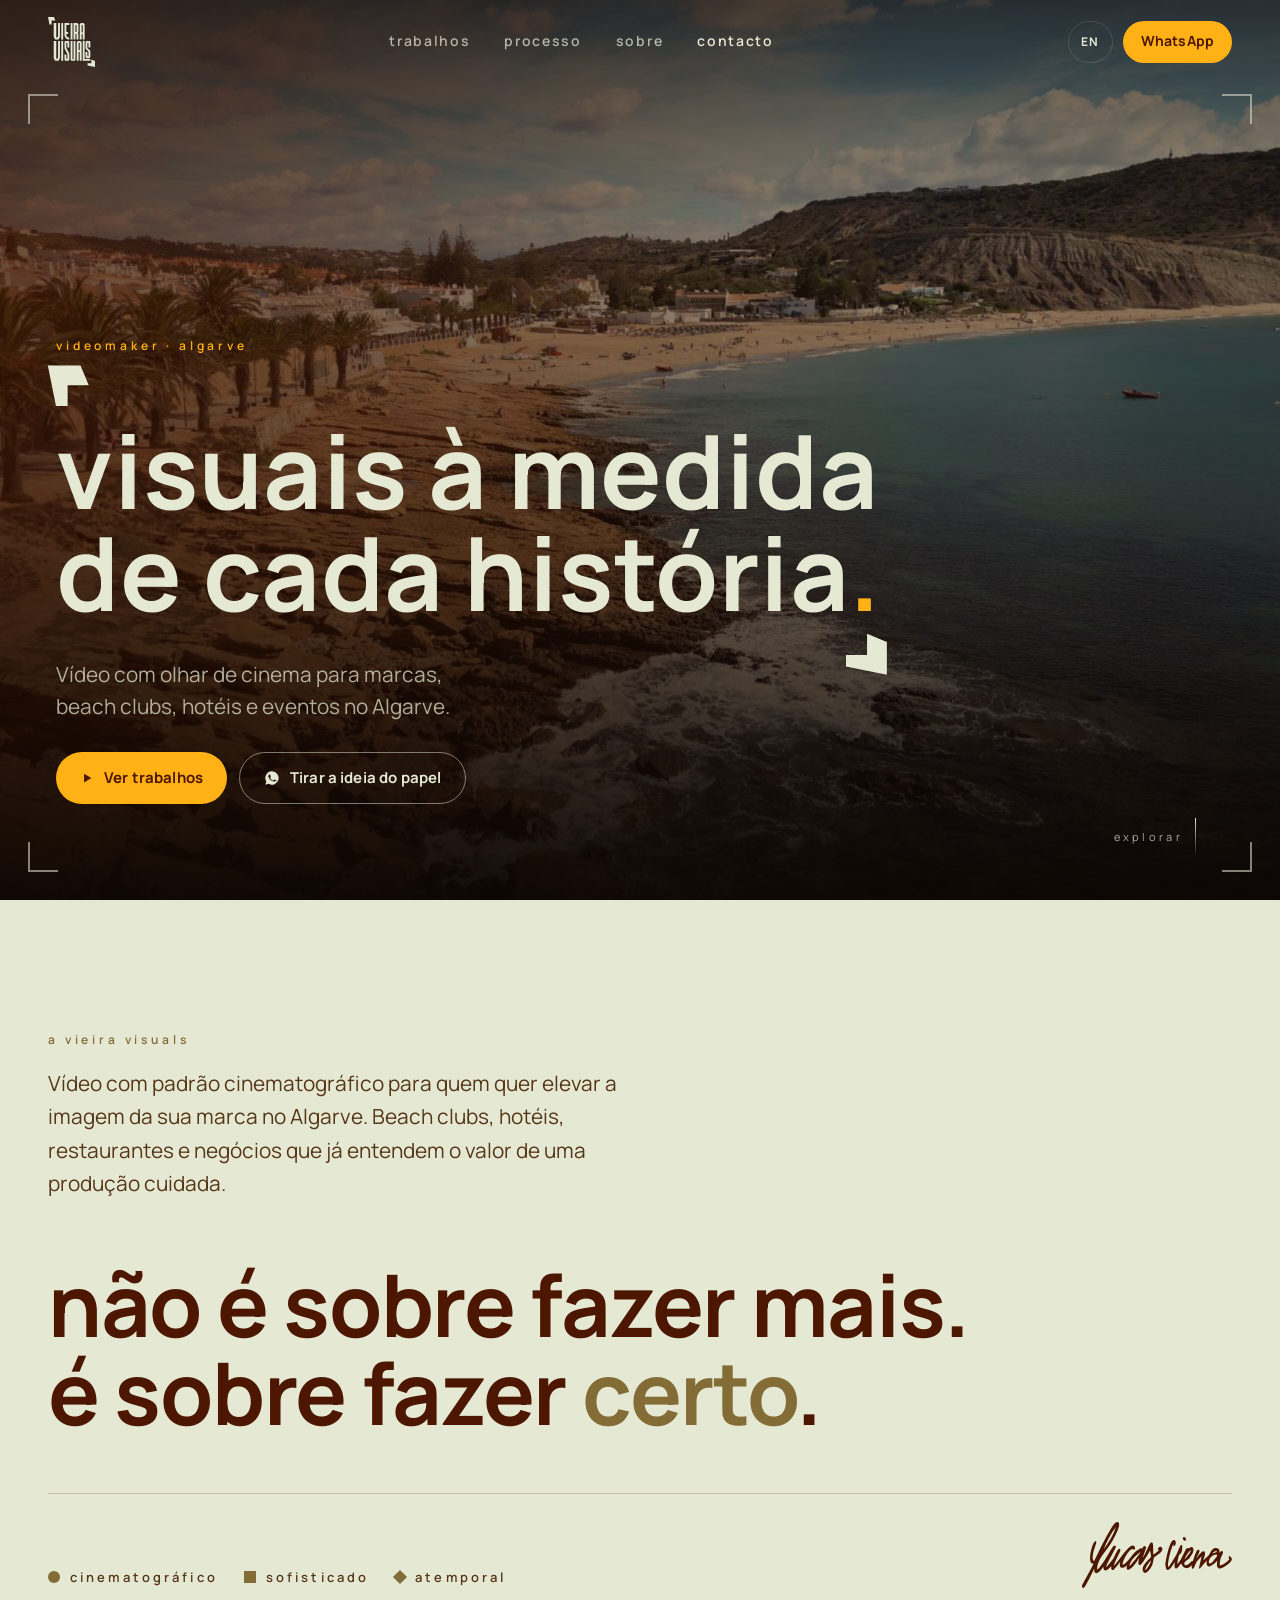
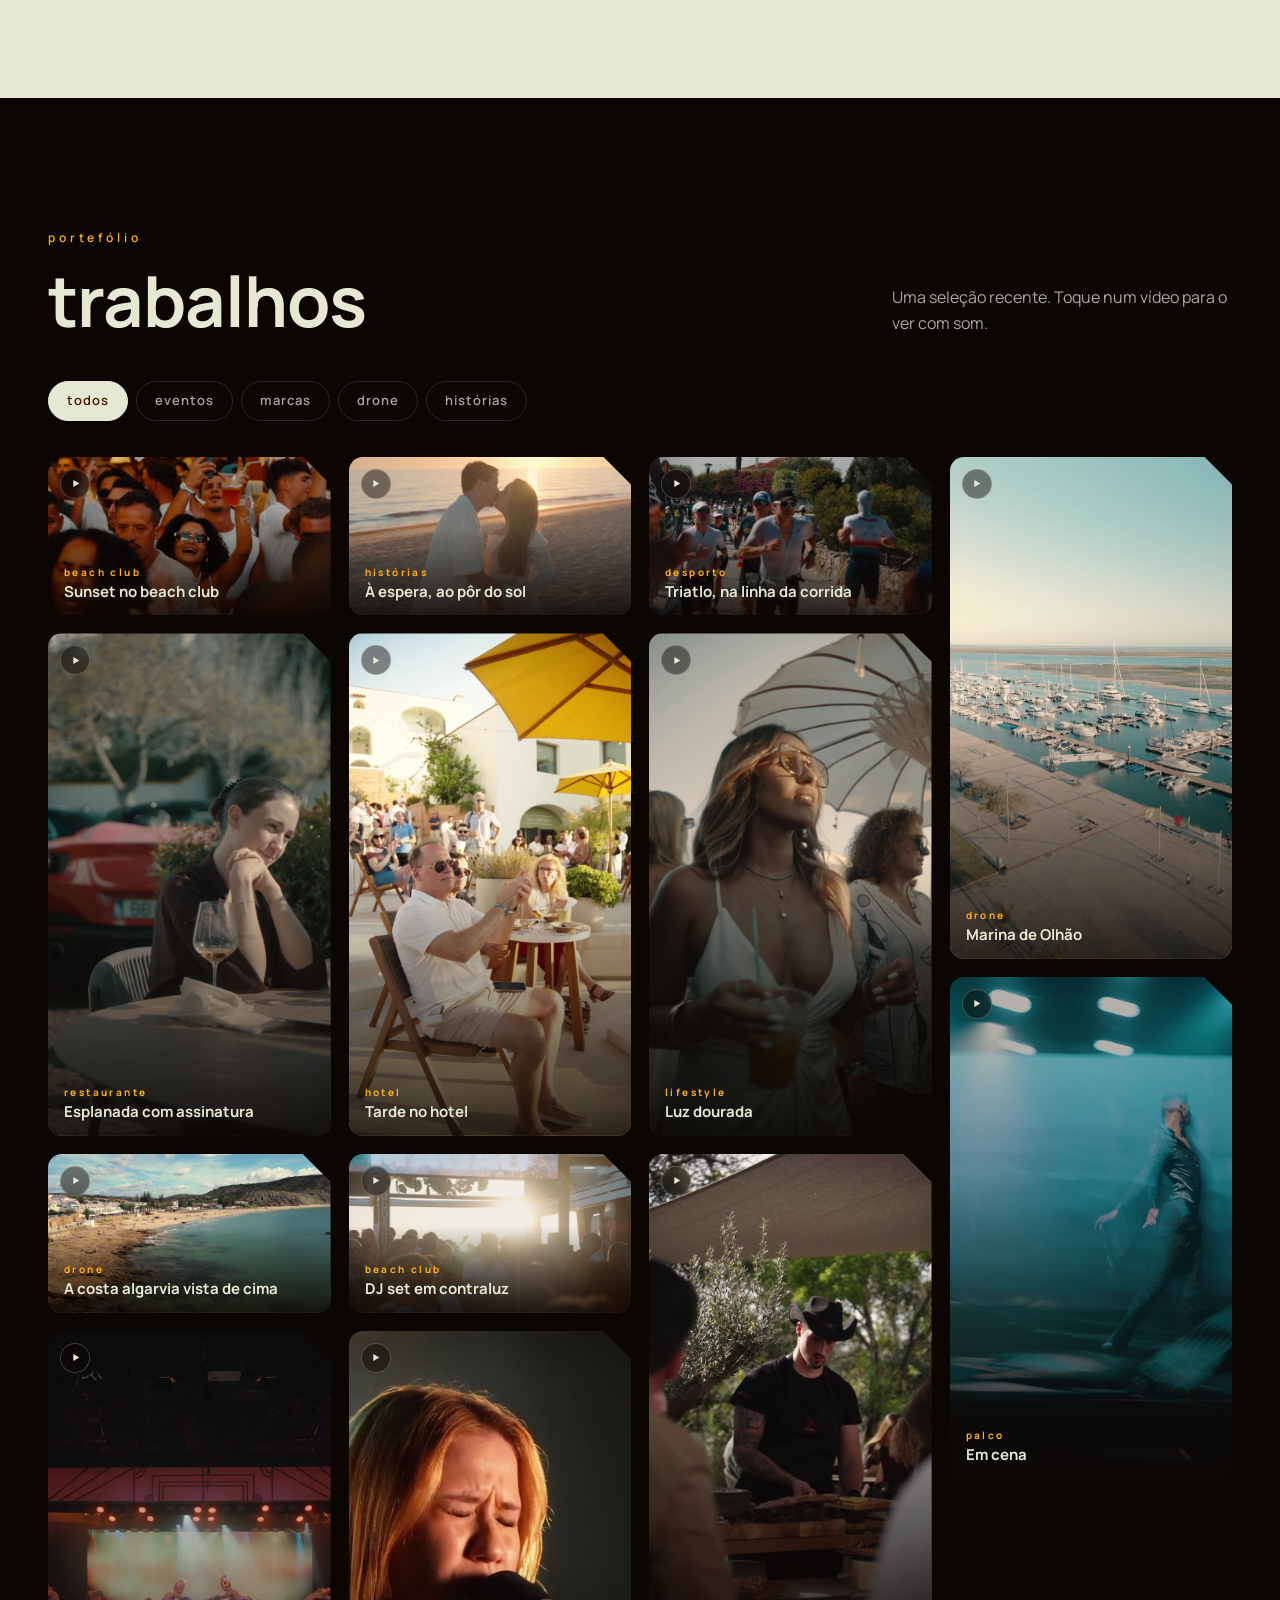
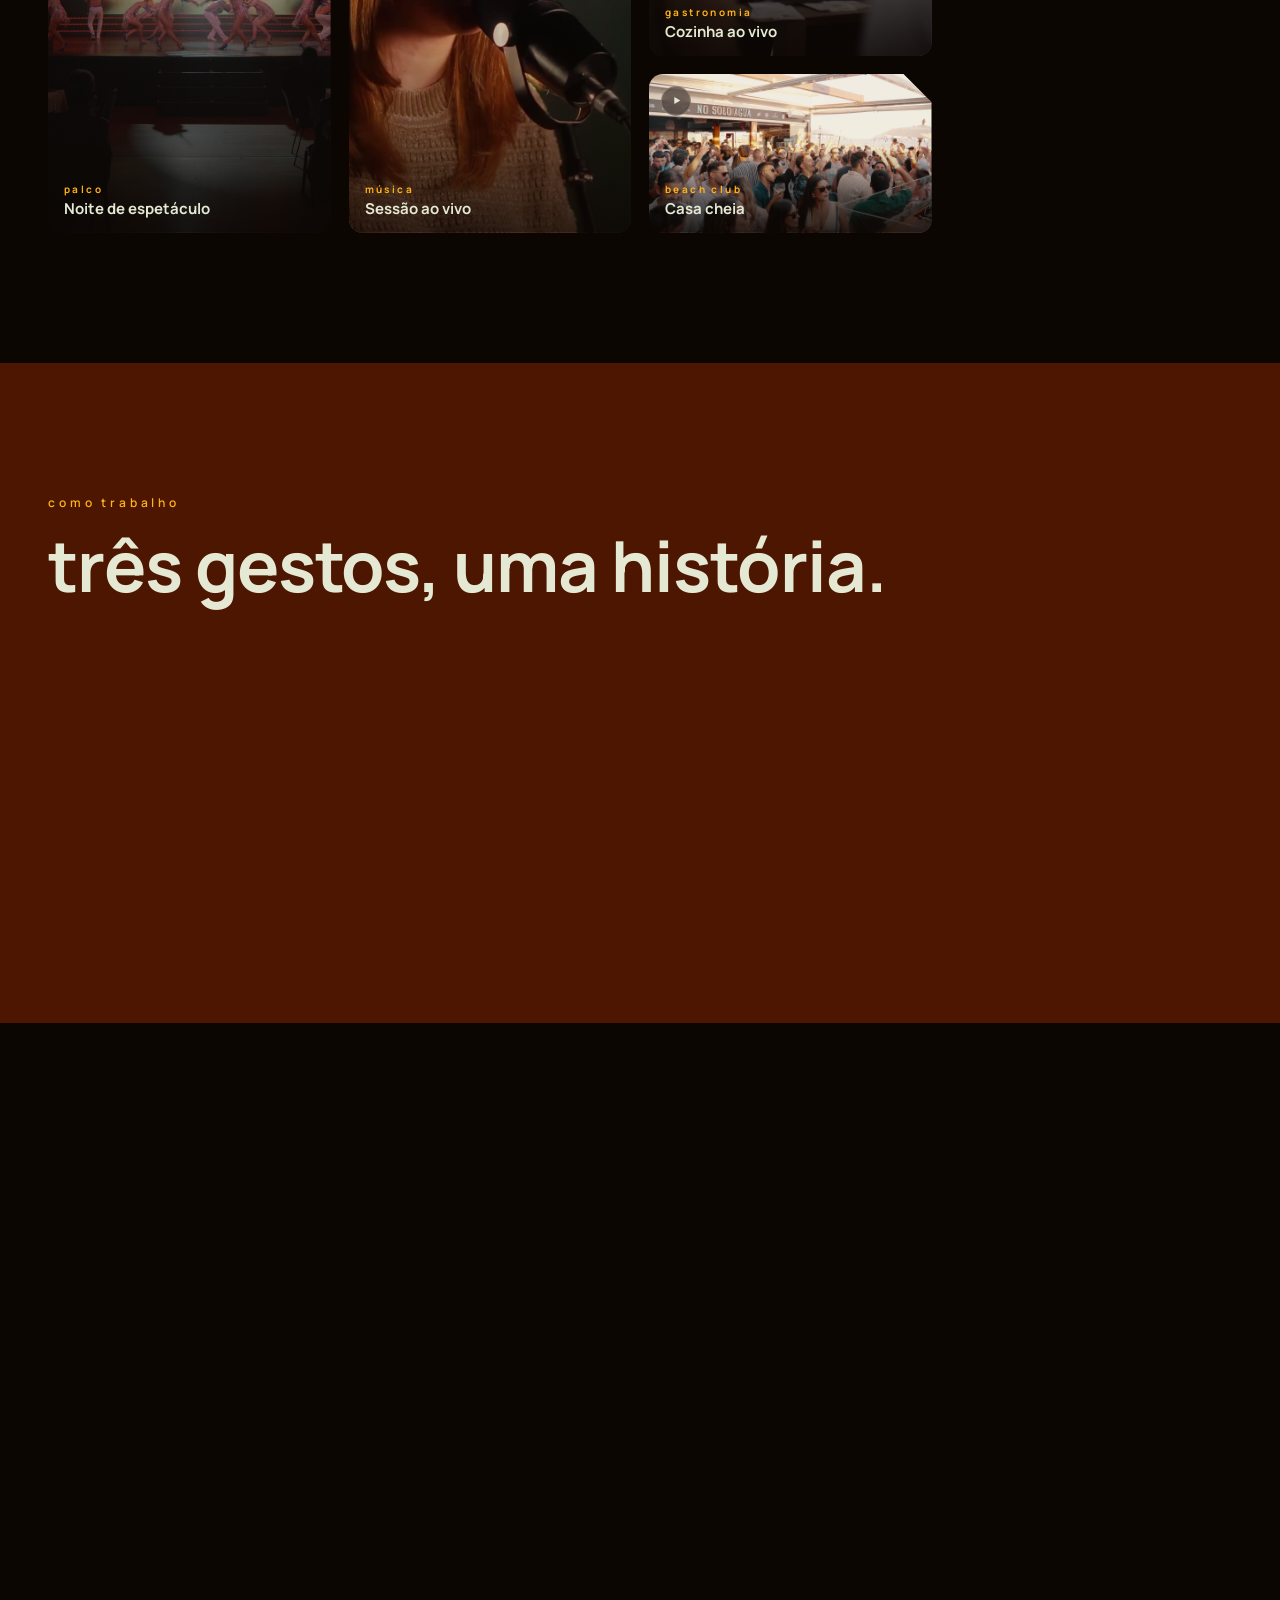
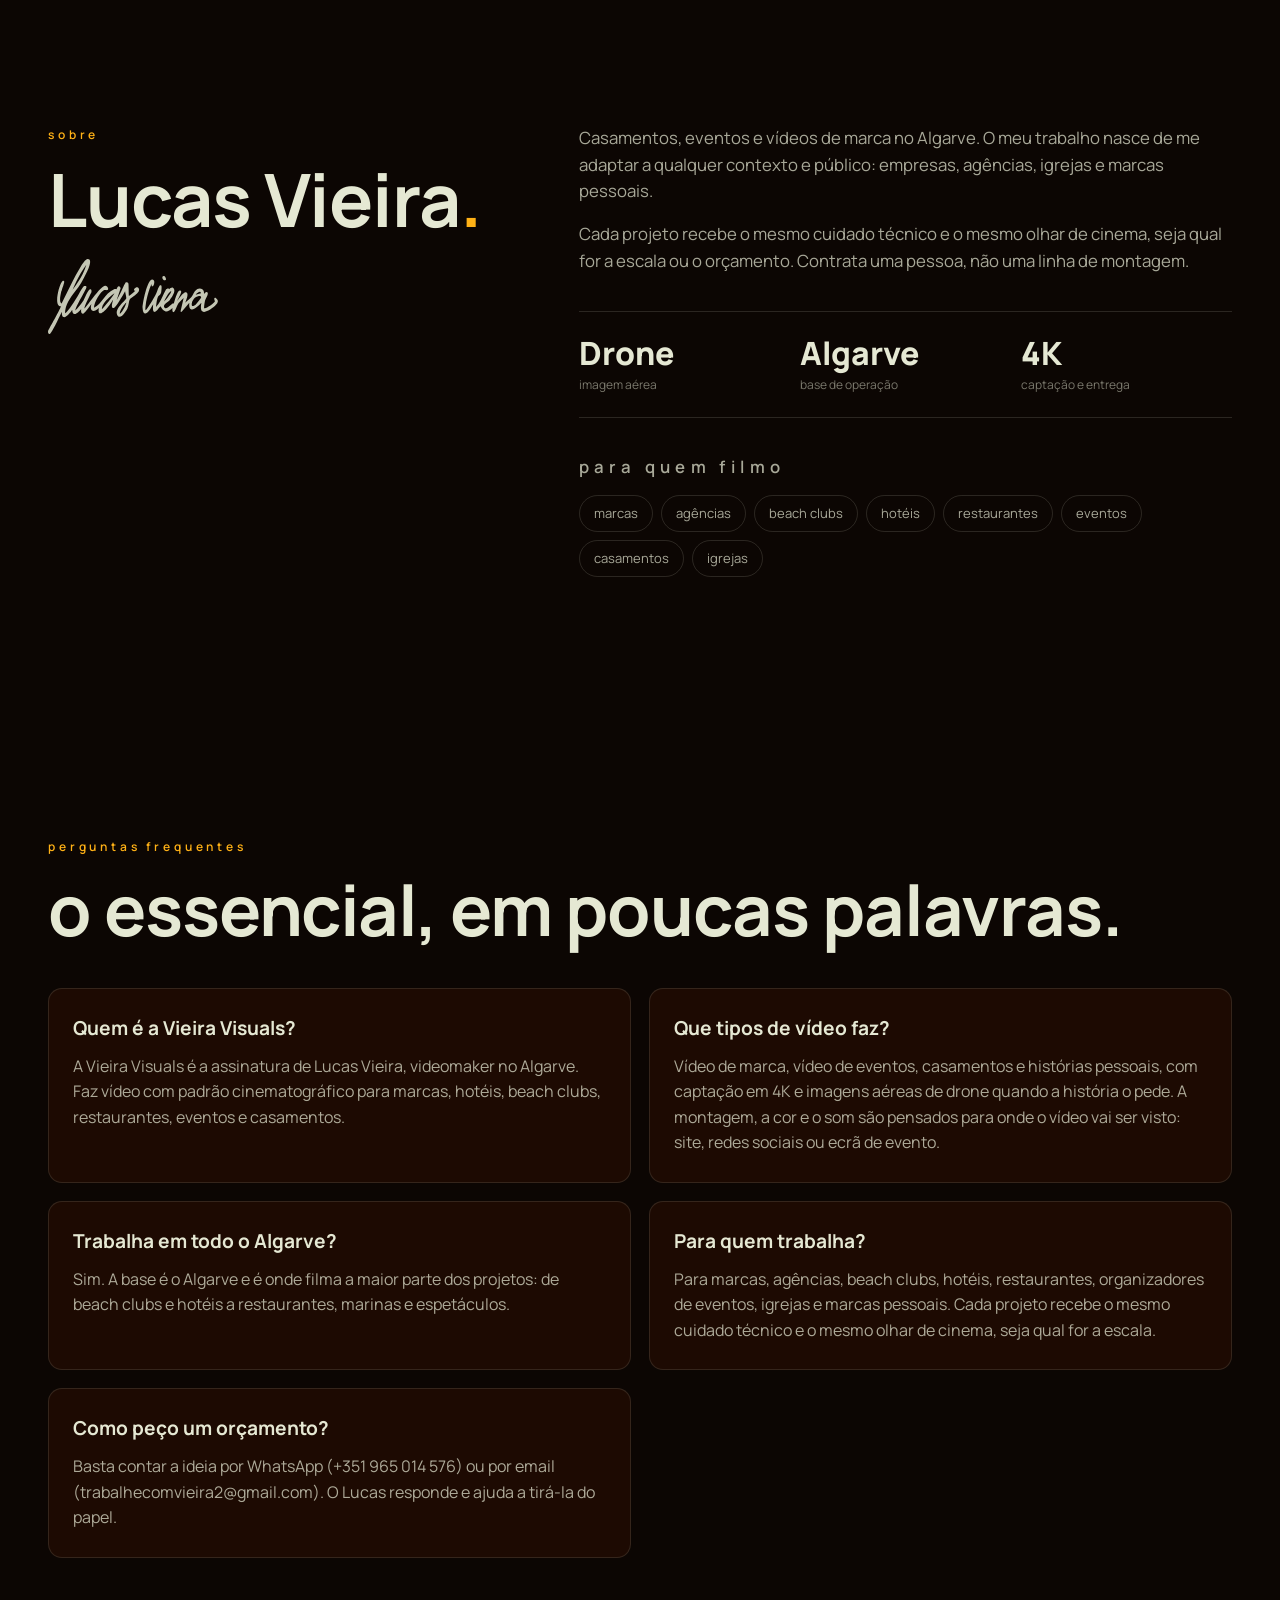
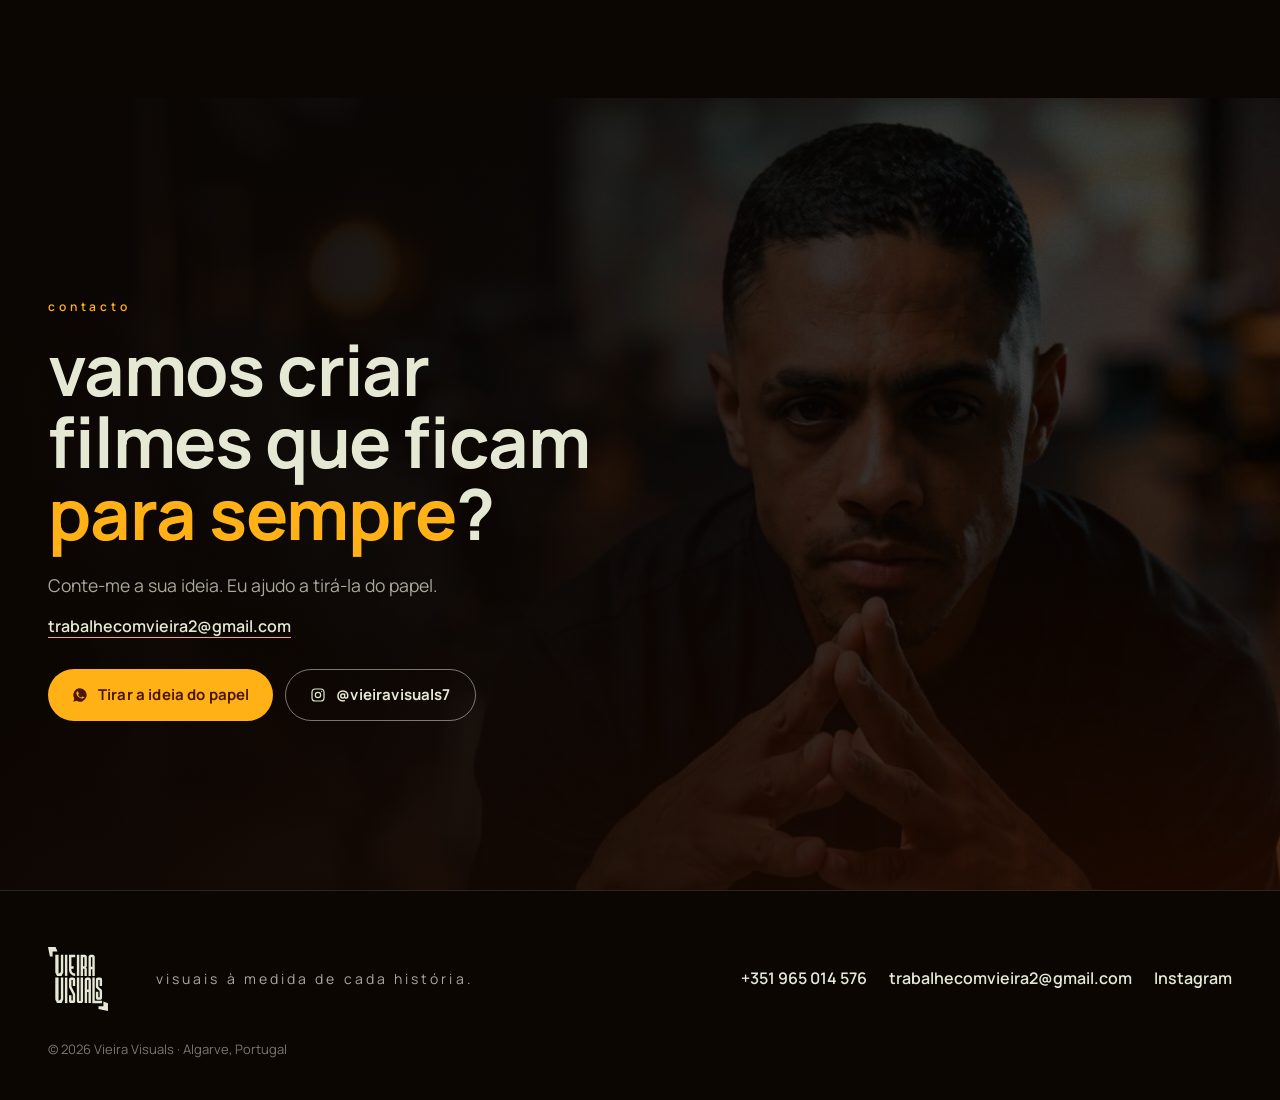
==== index.html @ 9b5c46ea "Retira as referências aos dez anos de experiência Co-Authored-By: Claude Opus 5.5 <noreply@anthropic" ====
<!DOCTYPE html>
<html lang="pt-PT">
<head>
<meta charset="utf-8">
<meta name="viewport" content="width=device-width, initial-scale=1, viewport-fit=cover">
<title>Vieira Visuals | Videomaker no Algarve</title>
<meta name="description" content="Vieira Visuals, de Lucas Vieira: videomaker no Algarve. Vídeo cinematográfico em 4K e drone para marcas, hotéis, beach clubs, eventos e casamentos.">
<link rel="canonical" href="https://vieiravisuals.com/">
<meta name="theme-color" content="#0c0603">
<link rel="icon" href="favicon.svg" type="image/svg+xml">
<link rel="icon" type="image/png" sizes="32x32" href="favicon-32.png">
<link rel="apple-touch-icon" href="apple-touch-icon.png">

<meta property="og:type" content="website">
<meta property="og:site_name" content="Vieira Visuals">
<meta property="og:url" content="https://vieiravisuals.com/">
<meta property="og:title" content="Vieira Visuals | Visuais à medida de cada história">
<meta property="og:description" content="Vídeo com padrão cinematográfico para marcas, beach clubs, hotéis e eventos no Algarve.">
<meta property="og:image" content="https://vieiravisuals.com/og.jpg">
<meta property="og:image:width" content="1200">
<meta property="og:image:height" content="630">
<meta property="og:locale" content="pt_PT">
<meta property="og:locale:alternate" content="en_GB">
<meta name="twitter:card" content="summary_large_image">
<meta name="twitter:title" content="Vieira Visuals | Visuais à medida de cada história">
<meta name="twitter:description" content="Vídeo com padrão cinematográfico para marcas, beach clubs, hotéis e eventos no Algarve.">
<meta name="twitter:image" content="https://vieiravisuals.com/og.jpg">

<link rel="preload" as="image" href="assets/img/hero.jpg" media="(min-aspect-ratio: 4/5)" fetchpriority="high">
<link rel="preload" as="image" href="assets/img/hero-mobile.jpg" media="(max-aspect-ratio: 4/5)" fetchpriority="high">
<link rel="preconnect" href="https://fonts.googleapis.com">
<link rel="preconnect" href="https://fonts.gstatic.com" crossorigin>
<link href="https://fonts.googleapis.com/css2?family=Manrope:wght@300..800&display=swap" rel="stylesheet">
<link rel="stylesheet" href="styles.css?v=20261022-1">
<script>document.documentElement.classList.add('js');</script>

<script type="application/ld+json">
{
  "@context": "https://schema.org",
  "@graph": [
    {
      "@type": ["ProfessionalService", "LocalBusiness"],
      "@id": "https://vieiravisuals.com/#negocio",
      "name": "Vieira Visuals",
      "alternateName": "Vieira Visuals · Lucas Vieira, videomaker no Algarve",
      "slogan": "Visuais à medida de cada história.",
      "description": "Videomaker no Algarve. Vídeo com padrão cinematográfico, em 4K e com drone, para marcas, beach clubs, hotéis, restaurantes, eventos, agências, casamentos e igrejas.",
      "url": "https://vieiravisuals.com/",
      "image": "https://vieiravisuals.com/og.jpg",
      "logo": "https://vieiravisuals.com/apple-touch-icon.png",
      "telephone": "+351965014576",
      "email": "trabalhecomvieira2@gmail.com",
      "inLanguage": ["pt-PT", "en"],
      "address": { "@type": "PostalAddress", "addressRegion": "Algarve", "addressCountry": "PT" },
      "areaServed": [
        { "@type": "AdministrativeArea", "name": "Algarve" },
        { "@type": "Country", "name": "Portugal" }
      ],
      "founder": { "@id": "https://vieiravisuals.com/#lucas" },
      "sameAs": ["https://www.instagram.com/vieiravisuals7/"],
      "contactPoint": [{
        "@type": "ContactPoint",
        "contactType": "customer service",
        "telephone": "+351965014576",
        "email": "trabalhecomvieira2@gmail.com",
        "availableLanguage": ["Portuguese", "English"]
      }],
      "knowsAbout": ["Vídeo de marca", "Vídeo de eventos", "Filmagem com drone", "Vídeo de casamento", "Vídeo para beach clubs", "Vídeo para hotéis e restaurantes"],
      "hasOfferCatalog": {
        "@type": "OfferCatalog",
        "name": "Serviços de vídeo",
        "itemListElement": [
          { "@type": "Offer", "itemOffered": { "@type": "Service", "name": "Vídeo de marca e institucional" } },
          { "@type": "Offer", "itemOffered": { "@type": "Service", "name": "Vídeo de eventos" } },
          { "@type": "Offer", "itemOffered": { "@type": "Service", "name": "Filmagem com drone" } },
          { "@type": "Offer", "itemOffered": { "@type": "Service", "name": "Vídeo de casamento" } }
        ]
      }
    },
    {
      "@type": "Person",
      "@id": "https://vieiravisuals.com/#lucas",
      "name": "Lucas Vieira",
      "jobTitle": "Videomaker",
      "worksFor": { "@id": "https://vieiravisuals.com/#negocio" },
      "email": "trabalhecomvieira2@gmail.com",
      "sameAs": ["https://www.instagram.com/vieiravisuals7/"]
    },
    {
      "@type": "WebSite",
      "@id": "https://vieiravisuals.com/#site",
      "url": "https://vieiravisuals.com/",
      "name": "Vieira Visuals",
      "inLanguage": "pt-PT",
      "publisher": { "@id": "https://vieiravisuals.com/#negocio" }
    }
  ]
}
</script>
</head>
<body>

<a class="skip" href="#trabalhos" data-i18n="a11y.skip">Saltar para os trabalhos</a>

<!-- ============ CABEÇALHO ============ -->
<header class="nav" id="nav">
  <a href="#topo" class="nav__logo" aria-label="Vieira Visuals, início">
    <img src="assets/brand/logo-linho.svg" alt="Vieira Visuals" width="314" height="335">
  </a>
  <nav class="nav__links" aria-label="Principal">
    <a href="#trabalhos" data-i18n="nav.work">trabalhos</a>
    <a href="#processo" data-i18n="nav.process">processo</a>
    <a href="#sobre" data-i18n="nav.about">sobre</a>
    <a href="#contacto" data-i18n="nav.contact">contacto</a>
  </nav>
  <div class="nav__right">
    <button class="lang" type="button" data-lang-toggle aria-label="Mudar para inglês">EN</button>
    <a class="btn btn--amber btn--sm nav__cta" href="https://wa.me/351965014576?text=Ol%C3%A1%20Lucas!%20Vim%20pelo%20site%20e%20queria%20falar%20sobre%20um%20projeto." target="_blank" rel="noopener" data-i18n="nav.cta">WhatsApp</a>
    <button class="nav__burger" type="button" id="burger" aria-label="Abrir menu" aria-expanded="false" aria-controls="menu"><span></span><span></span></button>
  </div>
</header>

<div class="menu" id="menu" aria-hidden="true">
  <nav class="menu__links" aria-label="Menu">
    <a href="#trabalhos" data-i18n="nav.work">trabalhos</a>
    <a href="#processo" data-i18n="nav.process">processo</a>
    <a href="#sobre" data-i18n="nav.about">sobre</a>
    <a href="#contacto" data-i18n="nav.contact">contacto</a>
  </nav>
  <div class="menu__foot">
    <a class="btn btn--amber" href="https://wa.me/351965014576?text=Ol%C3%A1%20Lucas!%20Vim%20pelo%20site%20e%20queria%20falar%20sobre%20um%20projeto." target="_blank" rel="noopener" data-i18n="cta.idea">Tirar a ideia do papel</a>
    <img class="menu__sign" src="assets/brand/assinatura-linho.svg" alt="" width="495" height="218">
  </div>
</div>

<main>

<!-- ============ HERO ============ -->
<section class="hero" id="topo" aria-labelledby="heroTitle">
  <div class="hero__media" aria-hidden="true">
    <picture>
      <source media="(max-aspect-ratio: 4/5)" srcset="assets/img/hero-mobile.jpg">
      <img class="hero__poster" src="assets/img/hero.jpg" alt="" width="1600" height="900" fetchpriority="high">
    </picture>
    <video class="hero__video" id="heroVideo" muted loop playsinline preload="none"
      data-src-wide="assets/video/hero-wide.mp4"
      data-src-tall="assets/video/hero-mobile.mp4"></video>
  </div>
  <div class="hero__shade" aria-hidden="true"></div>
  <div class="viewfinder" aria-hidden="true"><i></i><i></i><i></i><i></i></div>

  <div class="hero__inner">
    <p class="label label--amber" data-i18n="hero.eyebrow">videomaker · algarve</p>
    <h1 id="heroTitle" class="hero__title">
      <span class="flag flag--tl" aria-hidden="true"></span>
      <span data-i18n-html="hero.title">visuais à medida<br>de cada história<em>.</em></span>
      <span class="flag flag--br" aria-hidden="true"></span>
    </h1>
    <p class="hero__sub" data-i18n="hero.sub">Vídeo com olhar de cinema para marcas, beach clubs, hotéis e eventos no Algarve.</p>
    <div class="hero__ctas">
      <a class="btn btn--amber" href="#trabalhos">
        <svg viewBox="0 0 24 24" width="14" height="14" fill="currentColor" aria-hidden="true"><path d="M7 4.5v15l12.5-7.5z"/></svg>
        <span data-i18n="hero.cta1">Ver trabalhos</span>
      </a>
      <a class="btn btn--ghost" href="https://wa.me/351965014576?text=Ol%C3%A1%20Lucas!%20Vim%20pelo%20site%20e%20queria%20falar%20sobre%20um%20projeto." target="_blank" rel="noopener">
        <svg viewBox="0 0 24 24" width="16" height="16" fill="currentColor" aria-hidden="true"><path d="M12 2a10 10 0 0 0-8.6 15.1L2 22l5-1.3A10 10 0 1 0 12 2Zm5.4 14.1c-.2.6-1.3 1.2-1.8 1.2-.5.1-1 .2-3.3-.7-2.8-1.2-4.6-4-4.7-4.2-.1-.2-1.1-1.5-1.1-2.9s.7-2 1-2.3c.2-.3.5-.3.7-.3h.5c.2 0 .4 0 .6.5l.9 2.1c.1.2.1.4 0 .6l-.4.6-.5.6c-.2.2-.3.4-.1.7.2.3.8 1.4 1.8 2.2 1.3 1.1 2.3 1.4 2.6 1.6.3.1.5.1.7-.1l1-1.2c.2-.3.4-.2.7-.1l2 1c.3.1.5.2.6.4 0 .1 0 .7-.2 1.3Z"/></svg>
        <span data-i18n="cta.idea">Tirar a ideia do papel</span>
      </a>
    </div>
  </div>
  <a class="hero__cue" href="#manifesto"><span data-i18n="hero.cue">explorar</span><i aria-hidden="true"></i></a>
</section>

<!-- ============ MANIFESTO (linho) ============ -->
<section class="manifesto" id="manifesto" aria-labelledby="manifestoTitle">
  <div class="wrap">
    <p class="label" data-i18n="man.eyebrow">a vieira visuals</p>
    <p class="manifesto__lead" data-reveal data-i18n="man.lead">Vídeo com padrão cinematográfico para quem quer elevar a imagem da sua marca no Algarve. Beach clubs, hotéis, restaurantes e negócios que já entendem o valor de uma produção cuidada.</p>
    <h2 class="manifesto__big" id="manifestoTitle" data-reveal data-i18n-html="man.big">Não é sobre fazer mais.<br>É sobre fazer <em>certo</em>.</h2>
    <div class="manifesto__foot" data-reveal>
      <ul class="keywords" aria-label="Palavras da marca">
        <li><i class="shape shape--circle" aria-hidden="true"></i><span data-i18n="kw.1">cinematográfico</span></li>
        <li><i class="shape shape--square" aria-hidden="true"></i><span data-i18n="kw.2">sofisticado</span></li>
        <li><i class="shape shape--diamond" aria-hidden="true"></i><span data-i18n="kw.3">atemporal</span></li>
      </ul>
      <img class="manifesto__sign" src="assets/brand/assinatura-mogno.svg" alt="Assinatura de Lucas Vieira" width="495" height="218" loading="lazy">
    </div>
  </div>
</section>

<!-- ============ TRABALHOS ============ -->
<section class="works" id="trabalhos" aria-labelledby="worksTitle">
  <div class="wrap">
    <div class="head">
      <div>
        <p class="label label--amber" data-i18n="works.eyebrow">portefólio</p>
        <h2 id="worksTitle" data-i18n="works.title">trabalhos</h2>
      </div>
      <p class="head__sub" data-i18n="works.sub">Uma seleção recente. Toque num vídeo para o ver com som.</p>
    </div>

    <div class="filters" role="group" aria-label="Filtrar trabalhos">
      <button type="button" class="chip is-on" data-filter="all" aria-pressed="true" data-i18n="f.all">todos</button>
      <button type="button" class="chip" data-filter="eventos" aria-pressed="false" data-i18n="f.events">eventos</button>
      <button type="button" class="chip" data-filter="marcas" aria-pressed="false" data-i18n="f.brands">marcas</button>
      <button type="button" class="chip" data-filter="drone" aria-pressed="false" data-i18n="f.drone">drone</button>
      <button type="button" class="chip" data-filter="historias" aria-pressed="false" data-i18n="f.stories">histórias</button>
    </div>

    <div class="grid" id="grid">
      <article class="work" data-cat="eventos" data-o="h">
        <button class="work__btn" type="button" data-video="assets/video/beach-club-sunset.mp4" data-key="w1">
          <img src="assets/video/posters/beach-club-sunset.jpg" alt="Público a dançar ao pôr do sol num beach club" width="1280" height="720" loading="lazy" decoding="async">
          <span class="work__meta"><span class="work__tag" data-i18n="w1.c">beach club</span><span class="work__title" data-i18n="w1.t">Sunset no beach club</span></span>
        </button>
      </article>
      <article class="work" data-cat="marcas" data-o="v">
        <button class="work__btn" type="button" data-video="assets/video/restaurante-esplanada.mp4" data-key="w3">
          <img src="assets/video/posters/restaurante-esplanada.jpg" alt="Cliente numa esplanada com um copo de vinho" width="720" height="1280" loading="lazy" decoding="async">
          <span class="work__meta"><span class="work__tag" data-i18n="w3.c">restaurante</span><span class="work__title" data-i18n="w3.t">Esplanada com assinatura</span></span>
        </button>
      </article>
      <article class="work" data-cat="drone" data-o="h">
        <button class="work__btn" type="button" data-video="assets/video/drone-costa-algarve.mp4" data-key="w2" data-silent>
          <img src="assets/video/posters/drone-costa-algarve.jpg" alt="Praia e falésias do Algarve filmadas de drone" width="1280" height="720" loading="lazy" decoding="async">
          <span class="work__meta"><span class="work__tag" data-i18n="w2.c">drone</span><span class="work__title" data-i18n="w2.t">A costa algarvia vista de cima</span></span>
        </button>
      </article>
      <article class="work" data-cat="eventos" data-o="v">
        <button class="work__btn" type="button" data-video="assets/video/espetaculo-palco-2.mp4" data-key="w5">
          <img src="assets/video/posters/espetaculo-palco-2.jpg" alt="Bailarinos em palco durante um espetáculo" width="720" height="1280" loading="lazy" decoding="async">
          <span class="work__meta"><span class="work__tag" data-i18n="w5.c">palco</span><span class="work__title" data-i18n="w5.t">Noite de espetáculo</span></span>
        </button>
      </article>
      <article class="work" data-cat="historias" data-o="h">
        <button class="work__btn" type="button" data-video="assets/video/casal-praia.mp4" data-key="w4">
          <img src="assets/video/posters/casal-praia.jpg" alt="Casal na praia ao pôr do sol" width="1280" height="720" loading="lazy" decoding="async">
          <span class="work__meta"><span class="work__tag" data-i18n="w4.c">histórias</span><span class="work__title" data-i18n="w4.t">À espera, ao pôr do sol</span></span>
        </button>
      </article>
      <article class="work" data-cat="marcas" data-o="v">
        <button class="work__btn" type="button" data-video="assets/video/hotel-evento.mp4" data-key="w7">
          <img src="assets/video/posters/hotel-evento.jpg" alt="Convidados numa esplanada de hotel com guarda-sóis amarelos" width="720" height="1280" loading="lazy" decoding="async">
          <span class="work__meta"><span class="work__tag" data-i18n="w7.c">hotel</span><span class="work__title" data-i18n="w7.t">Tarde no hotel</span></span>
        </button>
      </article>
      <article class="work" data-cat="eventos" data-o="h">
        <button class="work__btn" type="button" data-video="assets/video/dj-set-por-do-sol.mp4" data-key="w6">
          <img src="assets/video/posters/dj-set-por-do-sol.jpg" alt="DJ set em contraluz com o sol a entrar no beach club" width="1280" height="720" loading="lazy" decoding="async">
          <span class="work__meta"><span class="work__tag" data-i18n="w6.c">beach club</span><span class="work__title" data-i18n="w6.t">DJ set em contraluz</span></span>
        </button>
      </article>
      <article class="work" data-cat="historias" data-o="v">
        <button class="work__btn" type="button" data-video="assets/video/sessao-musical.mp4" data-key="w8">
          <img src="assets/video/posters/sessao-musical.jpg" alt="Cantora a interpretar uma música ao microfone" width="720" height="1280" loading="lazy" decoding="async">
          <span class="work__meta"><span class="work__tag" data-i18n="w8.c">música</span><span class="work__title" data-i18n="w8.t">Sessão ao vivo</span></span>
        </button>
      </article>
      <article class="work" data-cat="eventos" data-o="h">
        <button class="work__btn" type="button" data-video="assets/video/triatlo.mp4" data-key="w9">
          <img src="assets/video/posters/triatlo.jpg" alt="Atletas a correr durante uma prova de triatlo" width="1280" height="720" loading="lazy" decoding="async">
          <span class="work__meta"><span class="work__tag" data-i18n="w9.c">desporto</span><span class="work__title" data-i18n="w9.t">Triatlo, na linha da corrida</span></span>
        </button>
      </article>
      <article class="work" data-cat="eventos" data-o="v">
        <button class="work__btn" type="button" data-video="assets/video/beach-club-lifestyle.mp4" data-key="w10">
          <img src="assets/video/posters/beach-club-lifestyle.jpg" alt="Convidada num beach club ao fim da tarde" width="720" height="1280" loading="lazy" decoding="async">
          <span class="work__meta"><span class="work__tag" data-i18n="w10.c">lifestyle</span><span class="work__title" data-i18n="w10.t">Luz dourada</span></span>
        </button>
      </article>
      <article class="work" data-cat="marcas" data-o="v">
        <button class="work__btn" type="button" data-video="assets/video/gastronomia-evento.mp4" data-key="w11">
          <img src="assets/video/posters/gastronomia-evento.jpg" alt="Chef a servir numa estação de cozinha ao ar livre" width="720" height="1280" loading="lazy" decoding="async">
          <span class="work__meta"><span class="work__tag" data-i18n="w11.c">gastronomia</span><span class="work__title" data-i18n="w11.t">Cozinha ao vivo</span></span>
        </button>
      </article>
      <article class="work" data-cat="eventos" data-o="h">
        <button class="work__btn" type="button" data-video="assets/video/beach-club-multidao.mp4" data-key="w13">
          <img src="assets/video/posters/beach-club-multidao.jpg" alt="Beach club cheio durante uma festa ao fim da tarde" width="1280" height="720" loading="lazy" decoding="async">
          <span class="work__meta"><span class="work__tag" data-i18n="w13.c">beach club</span><span class="work__title" data-i18n="w13.t">Casa cheia</span></span>
        </button>
      </article>
      <article class="work" data-cat="drone" data-o="v">
        <button class="work__btn" type="button" data-video="assets/video/drone-marina-olhao.mp4" data-key="w12" data-silent>
          <img src="assets/video/posters/drone-marina-olhao.jpg" alt="Marina de Olhão vista de drone" width="720" height="1280" loading="lazy" decoding="async">
          <span class="work__meta"><span class="work__tag" data-i18n="w12.c">drone</span><span class="work__title" data-i18n="w12.t">Marina de Olhão</span></span>
        </button>
      </article>
      <article class="work" data-cat="eventos" data-o="v">
        <button class="work__btn" type="button" data-video="assets/video/espetaculo-palco-1.mp4" data-key="w14">
          <img src="assets/video/posters/espetaculo-palco-1.jpg" alt="Palco iluminado durante um espetáculo" width="720" height="1280" loading="lazy" decoding="async">
          <span class="work__meta"><span class="work__tag" data-i18n="w14.c">palco</span><span class="work__title" data-i18n="w14.t">Em cena</span></span>
        </button>
      </article>
    </div>
  </div>
</section>

<!-- ============ PROCESSO ============ -->
<section class="process" id="processo" aria-labelledby="processTitle">
  <div class="wrap">
    <div class="head">
      <div>
        <p class="label label--amber" data-i18n="proc.eyebrow">como trabalho</p>
        <h2 id="processTitle" data-i18n="proc.title">três gestos, uma história.</h2>
      </div>
    </div>
    <ol class="steps" data-reveal-stagger>
      <li class="step">
        <svg class="step__icon" viewBox="0 0 209 96" aria-hidden="true"><path d="M46.45,96h-27.1L0,0h76.65l19.35,46.45h-49.55v49.55Z"/><path d="M209,96l-96-19.35v-27.1h49.55V0l46.45,19.35v76.65Z"/></svg>
        <span class="step__n">01</span>
        <h3 data-i18n="proc.1.t">olhar primeiro</h3>
        <p data-i18n="proc.1.d">Antes de carregar em gravar, ouço. Quero perceber a marca, o momento e as pessoas. O filme começa nessa conversa.</p>
      </li>
      <li class="step">
        <svg class="step__icon step__icon--line" viewBox="0 0 144 163" aria-hidden="true"><path d="M7,39.6V7h32.6"/><path d="M136.6,123v32.6h-32.6"/><path d="M39.6,155.6H7v-32.6"/><path d="M104,7h32.6v32.6"/></svg>
        <span class="step__n">02</span>
        <h3 data-i18n="proc.2.t">enquadrar com intenção</h3>
        <p data-i18n="proc.2.d">Na rodagem escolho com propósito o que merece ficar no plano. Captação em 4K e drone quando a história pede.</p>
      </li>
      <li class="step">
        <svg class="step__icon" viewBox="0 0 508 135" aria-hidden="true"><path d="M47.59,114.89c26.28,0,47.59-21.31,47.59-47.59s-21.31-47.59-47.59-47.59S0,41.02,0,67.3c0,26.28,21.31,47.59,47.59,47.59Z"/><path d="M232.68,114.89V19.71h-95.18v95.18h95.18Z"/><path d="M322.59,134.61l67.3-67.31L322.59,0l-67.3,67.3,67.3,67.31Z"/><path d="M460.04,114.89c26.28,0,47.59-21.31,47.59-47.59s-21.31-47.59-47.59-47.59-47.59,21.31-47.59,47.59,21.31,47.59,47.59,47.59Z"/></svg>
        <span class="step__n">03</span>
        <h3 data-i18n="proc.3.t">entregar à medida</h3>
        <p data-i18n="proc.3.d">Montagem, cor e som pensados para onde o vídeo vai viver: site, redes sociais ou ecrã de evento, com versões para cada formato.</p>
      </li>
    </ol>
  </div>
</section>

<!-- ============ SOBRE ============ -->
<section class="about" id="sobre" aria-labelledby="aboutTitle">
  <div class="wrap">
    <figure class="about__photo" data-reveal>
      <picture>
        <source media="(max-width: 700px)" srcset="assets/img/lucas-a-filmar-960.jpg">
        <img src="assets/img/lucas-a-filmar.jpg" alt="Lucas Vieira a filmar com uma câmara de cinema, de costas, com a t-shirt Vieira Visuals" width="1600" height="900" loading="lazy" decoding="async">
      </picture>
    </figure>
    <div class="about__grid">
      <div class="about__id" data-reveal>
        <p class="label label--amber" data-i18n="about.eyebrow">sobre</p>
        <h2 id="aboutTitle">Lucas Vieira<em>.</em></h2>
        <img class="about__sign" src="assets/brand/assinatura-linho.svg" alt="" width="495" height="218" loading="lazy">
      </div>
      <div class="about__text" data-reveal>
        <p data-i18n="about.p1">Casamentos, eventos e vídeos de marca no Algarve. O meu trabalho nasce de me adaptar a qualquer contexto e público: empresas, agências, igrejas e marcas pessoais.</p>
        <p data-i18n="about.p2">Cada projeto recebe o mesmo cuidado técnico e o mesmo olhar de cinema, seja qual for a escala ou o orçamento. Contrata uma pessoa, não uma linha de montagem.</p>
        <dl class="stats">
          <div><dt>Drone</dt><dd data-i18n="about.s1">imagem aérea</dd></div>
          <div><dt>Algarve</dt><dd data-i18n="about.s2">base de operação</dd></div>
          <div><dt>4K</dt><dd data-i18n="about.s3">captação e entrega</dd></div>
        </dl>
        <p class="label" data-i18n="about.for">para quem filmo</p>
        <ul class="tags">
          <li data-i18n="t.1">marcas</li><li data-i18n="t.2">agências</li><li data-i18n="t.3">beach clubs</li>
          <li data-i18n="t.4">hotéis</li><li data-i18n="t.5">restaurantes</li><li data-i18n="t.6">eventos</li>
          <li data-i18n="t.7">casamentos</li><li data-i18n="t.8">igrejas</li>
        </ul>
      </div>
    </div>
  </div>
</section>

<!-- ============ PERGUNTAS ============ -->
<section class="faq" id="perguntas" aria-labelledby="faqTitle">
  <div class="wrap">
    <div class="head">
      <div>
        <p class="label label--amber" data-i18n="faq.eyebrow">perguntas frequentes</p>
        <h2 id="faqTitle" data-i18n="faq.title">o essencial, em poucas palavras.</h2>
      </div>
    </div>
    <dl class="faq__list">
      <div class="faq__item">
        <dt data-i18n="faq.1.q">Quem é a Vieira Visuals?</dt>
        <dd data-i18n="faq.1.a">A Vieira Visuals é a assinatura de Lucas Vieira, videomaker no Algarve. Faz vídeo com padrão cinematográfico para marcas, hotéis, beach clubs, restaurantes, eventos e casamentos.</dd>
      </div>
      <div class="faq__item">
        <dt data-i18n="faq.2.q">Que tipos de vídeo faz?</dt>
        <dd data-i18n="faq.2.a">Vídeo de marca, vídeo de eventos, casamentos e histórias pessoais, com captação em 4K e imagens aéreas de drone quando a história o pede. A montagem, a cor e o som são pensados para onde o vídeo vai ser visto: site, redes sociais ou ecrã de evento.</dd>
      </div>
      <div class="faq__item">
        <dt data-i18n="faq.3.q">Trabalha em todo o Algarve?</dt>
        <dd data-i18n="faq.3.a">Sim. A base é o Algarve e é onde filma a maior parte dos projetos: de beach clubs e hotéis a restaurantes, marinas e espetáculos.</dd>
      </div>
      <div class="faq__item">
        <dt data-i18n="faq.4.q">Para quem trabalha?</dt>
        <dd data-i18n="faq.4.a">Para marcas, agências, beach clubs, hotéis, restaurantes, organizadores de eventos, igrejas e marcas pessoais. Cada projeto recebe o mesmo cuidado técnico e o mesmo olhar de cinema, seja qual for a escala.</dd>
      </div>
      <div class="faq__item">
        <dt data-i18n="faq.5.q">Como peço um orçamento?</dt>
        <dd data-i18n="faq.5.a">Basta contar a ideia por WhatsApp (+351 965 014 576) ou por email (trabalhecomvieira2@gmail.com). O Lucas responde e ajuda a tirá-la do papel.</dd>
      </div>
    </dl>
  </div>
</section>

<!-- ============ CONTACTO ============ -->
<section class="contact" id="contacto" aria-labelledby="contactTitle">
  <img class="contact__bg" src="assets/img/lucas-retrato.jpg" alt="" width="1300" height="1003" loading="lazy" decoding="async">
  <div class="contact__shade" aria-hidden="true"></div>
  <div class="wrap contact__inner" data-reveal>
    <p class="label label--amber" data-i18n="contact.eyebrow">contacto</p>
    <h2 id="contactTitle" data-i18n-html="contact.title">vamos criar filmes que ficam <em>para sempre</em>?</h2>
    <p class="contact__sub" data-i18n="contact.sub">Conte-me a sua ideia. Eu ajudo a tirá-la do papel.</p>
    <p class="contact__mail"><a href="mailto:trabalhecomvieira2@gmail.com">trabalhecomvieira2@gmail.com</a></p>
    <div class="hero__ctas">
      <a class="btn btn--amber" href="https://wa.me/351965014576?text=Ol%C3%A1%20Lucas!%20Vim%20pelo%20site%20e%20queria%20falar%20sobre%20um%20projeto." target="_blank" rel="noopener">
        <svg viewBox="0 0 24 24" width="16" height="16" fill="currentColor" aria-hidden="true"><path d="M12 2a10 10 0 0 0-8.6 15.1L2 22l5-1.3A10 10 0 1 0 12 2Zm5.4 14.1c-.2.6-1.3 1.2-1.8 1.2-.5.1-1 .2-3.3-.7-2.8-1.2-4.6-4-4.7-4.2-.1-.2-1.1-1.5-1.1-2.9s.7-2 1-2.3c.2-.3.5-.3.7-.3h.5c.2 0 .4 0 .6.5l.9 2.1c.1.2.1.4 0 .6l-.4.6-.5.6c-.2.2-.3.4-.1.7.2.3.8 1.4 1.8 2.2 1.3 1.1 2.3 1.4 2.6 1.6.3.1.5.1.7-.1l1-1.2c.2-.3.4-.2.7-.1l2 1c.3.1.5.2.6.4 0 .1 0 .7-.2 1.3Z"/></svg>
        <span data-i18n="cta.idea">Tirar a ideia do papel</span>
      </a>
      <a class="btn btn--ghost" href="https://www.instagram.com/vieiravisuals7/" target="_blank" rel="noopener">
        <svg viewBox="0 0 24 24" width="16" height="16" fill="none" stroke="currentColor" stroke-width="1.8" aria-hidden="true"><rect x="3" y="3" width="18" height="18" rx="5"/><circle cx="12" cy="12" r="4"/><circle cx="17.5" cy="6.5" r="1" fill="currentColor" stroke="none"/></svg>
        @vieiravisuals7
      </a>
    </div>
  </div>
</section>

</main>

<footer class="footer">
  <div class="wrap footer__inner">
    <img class="footer__logo" src="assets/brand/logo-linho.svg" alt="Vieira Visuals" width="314" height="335" loading="lazy">
    <p class="footer__slogan" data-i18n="footer.slogan">visuais à medida de cada história.</p>
    <ul class="footer__links">
      <li><a href="https://wa.me/351965014576" target="_blank" rel="noopener">+351 965 014 576</a></li>
      <li><a href="mailto:trabalhecomvieira2@gmail.com">trabalhecomvieira2@gmail.com</a></li>
      <li><a href="https://www.instagram.com/vieiravisuals7/" target="_blank" rel="noopener">Instagram</a></li>
    </ul>
    <p class="footer__meta">© 2026 Vieira Visuals · Algarve, Portugal</p>
  </div>
</footer>

<!-- ============ PLAYER ============ -->
<div class="player" id="player" role="dialog" aria-modal="true" aria-labelledby="playerTitle" aria-hidden="true">
  <div class="player__backdrop" data-close></div>
  <figure class="player__frame">
    <video id="playerVideo" controls playsinline preload="metadata"></video>
    <figcaption class="player__cap"><span class="work__tag" id="playerTag"></span><span id="playerTitle"></span></figcaption>
  </figure>
  <button class="player__btn player__close" type="button" data-close aria-label="Fechar">
    <svg viewBox="0 0 24 24" width="18" height="18" fill="none" stroke="currentColor" stroke-width="2" aria-hidden="true"><path d="M6 6l12 12M18 6 6 18"/></svg>
  </button>
  <button class="player__btn player__prev" type="button" id="playerPrev" aria-label="Vídeo anterior">
    <svg viewBox="0 0 24 24" width="20" height="20" fill="none" stroke="currentColor" stroke-width="2" aria-hidden="true"><path d="m15 5-7 7 7 7"/></svg>
  </button>
  <button class="player__btn player__next" type="button" id="playerNext" aria-label="Vídeo seguinte">
    <svg viewBox="0 0 24 24" width="20" height="20" fill="none" stroke="currentColor" stroke-width="2" aria-hidden="true"><path d="m9 5 7 7-7 7"/></svg>
  </button>
</div>

<script src="script.js?v=20261022-1" defer></script>
</body>
</html>
---- styles.css ----
/* ==========================================================
   Vieira Visuals · identidade Brandingift 2026
   Mobile-first. Cores e tipografia do manual de marca:
   Mogno Escuro #4C1600 · Linho Verde #E5E8D3 · Âmbar #FFB116
   Oliva #836C36 · Chocolate #563718 · Manrope (corporativa)
   ========================================================== */
*,*::before,*::after{box-sizing:border-box;}
html{scroll-behavior:smooth;-webkit-text-size-adjust:100%;}
:root{
  --mogno:#4C1600;
  --choc:#563718;
  --oliva:#836C36;
  --ambar:#FFB116;
  --linho:#E5E8D3;
  --bg:#0c0603;
  --bg-2:#140a05;
  --line:rgba(229,232,211,.14);
  --text:#E5E8D3;
  --text-2:rgba(229,232,211,.72);
  --text-3:rgba(229,232,211,.5);
  --font:'Manrope',system-ui,-apple-system,'Segoe UI',sans-serif;
  --gutter:20px;
  --nav-h:68px;
  --r:14px;
  --notch:22px;
  --ease:cubic-bezier(.16,1,.3,1);
}
body{margin:0;background:var(--bg);color:var(--text);font-family:var(--font);font-size:16px;line-height:1.6;-webkit-font-smoothing:antialiased;overflow-x:hidden;}
a{color:inherit;text-decoration:none;}
h1,h2,h3,p,figure,dl,dd,ol,ul{margin:0;}
ol,ul{padding:0;list-style:none;}
img,video,svg{display:block;max-width:100%;}
button{font:inherit;color:inherit;background:none;border:0;padding:0;cursor:pointer;}
::selection{background:var(--ambar);color:var(--mogno);}
:focus-visible{outline:2px solid var(--ambar);outline-offset:3px;border-radius:6px;}

.wrap{width:100%;max-width:1280px;margin:0 auto;padding:0 var(--gutter);}
.skip{position:absolute;left:12px;top:-60px;z-index:200;background:var(--ambar);color:var(--mogno);padding:10px 16px;border-radius:10px;font-weight:700;}
.skip:focus{top:12px;}

/* rótulos no estilo do manual: minúsculas e bem espaçados */
.label{font-size:12px;font-weight:600;letter-spacing:.32em;text-transform:lowercase;color:var(--oliva);margin-bottom:18px;}
.label--amber{color:var(--ambar);}

h2{font-size:clamp(2.1rem,8.5vw,4.4rem);line-height:1.02;font-weight:700;letter-spacing:-.015em;text-transform:lowercase;text-wrap:balance;}
h2 em,h1 em{font-style:normal;color:var(--ambar);}

/* ---------- botões ---------- */
.btn{display:inline-flex;align-items:center;justify-content:center;gap:10px;min-height:52px;padding:0 24px;border-radius:999px;font-size:15px;font-weight:700;letter-spacing:.01em;transition:transform .25s var(--ease),background .25s,color .25s,border-color .25s;white-space:nowrap;}
.btn:active{transform:scale(.97);}
.btn--amber{background:var(--ambar);color:var(--mogno);}
.btn--amber:hover{background:#ffc247;}
.btn--ghost{border:1.5px solid rgba(229,232,211,.5);color:var(--linho);}
.btn--ghost:hover{border-color:var(--linho);background:rgba(229,232,211,.08);}
.btn--sm{min-height:42px;padding:0 18px;font-size:14px;}

/* ---------- cabeçalho ---------- */
.nav{position:fixed;inset:0 0 auto 0;z-index:60;height:var(--nav-h);display:flex;align-items:center;justify-content:space-between;padding:0 var(--gutter);transition:background .35s,border-color .35s,backdrop-filter .35s;border-bottom:1px solid transparent;}
.nav.is-solid{background:rgba(12,6,3,.82);-webkit-backdrop-filter:blur(14px);backdrop-filter:blur(14px);border-bottom-color:var(--line);}
.nav__logo{display:block;line-height:0;}
.nav__logo img{height:42px;width:auto;}
.nav__links{display:none;}
.nav__right{display:flex;align-items:center;gap:10px;}
.nav__cta{display:none;}
.lang{height:42px;min-width:42px;padding:0 12px;border-radius:999px;border:1px solid var(--line);font-size:12px;font-weight:700;letter-spacing:.12em;}
.lang:hover{border-color:rgba(229,232,211,.4);}
.nav__burger{width:42px;height:42px;border-radius:50%;border:1px solid var(--line);display:flex;flex-direction:column;align-items:center;justify-content:center;gap:5px;}
.nav__burger span{width:16px;height:1.5px;background:var(--linho);transition:transform .3s var(--ease);}
.nav__burger[aria-expanded="true"] span:first-child{transform:translateY(3.25px) rotate(45deg);}
.nav__burger[aria-expanded="true"] span:last-child{transform:translateY(-3.25px) rotate(-45deg);}

.menu{position:fixed;inset:0;z-index:55;background:var(--mogno);display:flex;flex-direction:column;justify-content:space-between;padding:calc(var(--nav-h) + 40px) var(--gutter) calc(32px + env(safe-area-inset-bottom));opacity:0;visibility:hidden;transition:opacity .35s,visibility .35s;}
.menu.is-open{opacity:1;visibility:visible;transition:opacity .35s,visibility 0s;}
.menu__links{display:flex;flex-direction:column;gap:6px;}
.menu__links a{font-size:clamp(2.4rem,11vw,3.4rem);font-weight:700;line-height:1.15;text-transform:lowercase;letter-spacing:-.01em;}
.menu__foot{display:flex;align-items:flex-end;justify-content:space-between;gap:16px;}
.menu__sign{width:132px;height:auto;opacity:.7;}

/* ---------- hero ---------- */
.hero{position:relative;min-height:100svh;display:flex;align-items:flex-end;overflow:hidden;isolation:isolate;padding:calc(var(--nav-h) + 24px) 0 calc(76px + env(safe-area-inset-bottom));}
.hero__media{position:absolute;inset:0;z-index:-2;background:var(--bg-2);}
.hero__poster,.hero__video{position:absolute;inset:0;width:100%;height:100%;object-fit:cover;}
.hero__video{opacity:0;transition:opacity 1.2s ease;}
.hero__video.is-playing{opacity:1;}
.hero__shade{position:absolute;inset:0;z-index:-1;background:
  linear-gradient(180deg,rgba(12,6,3,.62) 0%,rgba(12,6,3,.1) 26%,rgba(12,6,3,.3) 52%,rgba(12,6,3,.95) 100%),
  linear-gradient(90deg,rgba(76,22,0,.62) 0%,rgba(76,22,0,.12) 72%),
  linear-gradient(rgba(12,6,3,.24),rgba(12,6,3,.24));}
/* enquadramento de câmara (semântica da marca) */
.viewfinder{position:absolute;inset:calc(var(--nav-h) + 6px) 14px 14px;pointer-events:none;}
.viewfinder i{position:absolute;width:22px;height:22px;border:0 solid rgba(229,232,211,.55);}
.viewfinder i:nth-child(1){top:0;left:0;border-top-width:2px;border-left-width:2px;}
.viewfinder i:nth-child(2){top:0;right:0;border-top-width:2px;border-right-width:2px;}
.viewfinder i:nth-child(3){bottom:0;left:0;border-bottom-width:2px;border-left-width:2px;}
.viewfinder i:nth-child(4){bottom:0;right:0;border-bottom-width:2px;border-right-width:2px;}
.hero__inner{position:relative;width:100%;max-width:1280px;margin:0 auto;padding:0 calc(var(--gutter) + 8px);}
.hero__title{position:relative;display:inline-block;margin-top:.62em;font-size:clamp(2.5rem,11.5vw,6.4rem);line-height:1;font-weight:700;letter-spacing:.005em;text-transform:lowercase;text-wrap:balance;}
/* bandeiras do "hand framing", geometria exata do SVG da marca */
.flag{position:absolute;width:.4em;height:.4em;background:var(--linho);}
.flag--tl{top:-.52em;left:-.08em;clip-path:polygon(48.39% 100%,20.16% 100%,0 0,79.84% 0,100% 48.39%,48.39% 48.39%);}
.flag--br{bottom:-.5em;right:-.06em;clip-path:polygon(100% 100%,0 79.84%,0 51.61%,51.61% 51.61%,51.61% 0,100% 20.16%);}
.hero .label{margin-bottom:0;}
.hero__sub{max-width:34ch;margin-top:34px;font-size:clamp(1.02rem,3.8vw,1.3rem);line-height:1.55;color:var(--text-2);}
.hero__ctas{display:flex;flex-wrap:wrap;gap:12px;margin-top:30px;}
.hero__ctas .btn{flex:1 1 220px;}
.hero__cue{position:absolute;right:calc(var(--gutter) + 14px);bottom:calc(30px + env(safe-area-inset-bottom));display:none;align-items:center;gap:12px;font-size:11px;letter-spacing:.3em;text-transform:lowercase;color:var(--text-2);}
.hero__cue i{width:1px;height:38px;background:linear-gradient(var(--linho),transparent);animation:cue 2s ease-in-out infinite;}
@keyframes cue{0%,100%{transform:translateY(-4px);opacity:.4;}50%{transform:translateY(4px);opacity:1;}}

/* ---------- manifesto (linho) ---------- */
.manifesto{background:var(--linho);color:var(--mogno);padding:84px 0 76px;}
.manifesto .label{color:var(--oliva);}
.manifesto__lead{max-width:46ch;font-size:clamp(1.05rem,3.6vw,1.3rem);line-height:1.6;color:var(--choc);}
.manifesto__big{margin-top:44px;font-size:clamp(2.2rem,9.5vw,5.4rem);line-height:1.02;color:var(--mogno);}
.manifesto__big em{color:var(--oliva);}
.manifesto__foot{display:flex;flex-wrap:wrap;align-items:flex-end;justify-content:space-between;gap:28px;margin-top:56px;padding-top:28px;border-top:1px solid rgba(76,22,0,.18);}
.keywords{display:flex;flex-wrap:wrap;gap:12px 26px;}
.keywords li{display:flex;align-items:center;gap:10px;font-size:13px;font-weight:600;letter-spacing:.24em;text-transform:lowercase;color:var(--choc);}
.shape{width:12px;height:12px;background:var(--oliva);flex:none;}
.shape--circle{border-radius:50%;}
.shape--diamond{width:10px;height:10px;transform:rotate(45deg);}
.manifesto__sign{width:150px;height:auto;}

/* ---------- cabeçalhos de secção ---------- */
.head{display:flex;flex-wrap:wrap;align-items:flex-end;justify-content:space-between;gap:16px 40px;margin-bottom:34px;}
.head__sub{max-width:34ch;color:var(--text-2);}

/* ---------- trabalhos ---------- */
.works{padding:88px 0 96px;}
.filters{display:flex;gap:8px;overflow-x:auto;scrollbar-width:none;margin:0 calc(-1 * var(--gutter)) 26px;padding:2px var(--gutter);}
.filters::-webkit-scrollbar{display:none;}
.chip{flex:none;min-height:40px;padding:0 18px;border-radius:999px;border:1px solid var(--line);font-size:13px;font-weight:600;letter-spacing:.08em;text-transform:lowercase;color:var(--text-2);transition:background .25s,color .25s,border-color .25s;}
.chip:hover{border-color:rgba(229,232,211,.4);color:var(--linho);}
.chip.is-on{background:var(--linho);border-color:var(--linho);color:var(--mogno);}
/* telemóvel: horizontais em largura total, verticais aos pares */
.grid{display:grid;grid-template-columns:repeat(2,minmax(0,1fr));gap:10px;grid-auto-flow:dense;}
.work[data-o="h"]{grid-column:1 / -1;}
.work.is-hidden{display:none;}
.work__btn{position:relative;display:block;width:100%;text-align:left;border-radius:var(--r);overflow:hidden;background:var(--bg-2);
  clip-path:polygon(0 0,calc(100% - var(--notch)) 0,100% var(--notch),100% 100%,0 100%);}
.work[data-o="h"] .work__btn{aspect-ratio:16/9;}
.work[data-o="v"] .work__btn{aspect-ratio:9/16;}
.work__btn img,.work__btn video{position:absolute;inset:0;width:100%;height:100%;object-fit:cover;transition:transform .9s var(--ease),opacity .5s;}
.work__btn video{opacity:0;}
.work__btn.is-playing video{opacity:1;}
.work__btn::after{content:'';position:absolute;inset:0;background:linear-gradient(180deg,rgba(12,6,3,0) 45%,rgba(12,6,3,.82) 100%);pointer-events:none;}
.work__meta{position:absolute;left:12px;right:12px;bottom:11px;z-index:2;display:flex;flex-direction:column;gap:2px;}
.work__tag{font-size:10px;font-weight:700;letter-spacing:.24em;text-transform:lowercase;color:var(--ambar);}
.work__title{font-size:13px;font-weight:700;line-height:1.3;color:var(--linho);}
.work__btn::before{content:'';position:absolute;z-index:2;top:12px;left:12px;width:30px;height:30px;border-radius:50%;
  background:rgba(12,6,3,.45) url("data:image/svg+xml,%3Csvg xmlns='http://www.w3.org/2000/svg' viewBox='0 0 24 24'%3E%3Cpath d='M8 5.5v13l11-6.5z' fill='%23E5E8D3'/%3E%3C/svg%3E") center/13px no-repeat;
  -webkit-backdrop-filter:blur(6px);backdrop-filter:blur(6px);border:1px solid rgba(229,232,211,.25);transition:transform .3s var(--ease),opacity .3s;}
.work__btn.is-playing::before{opacity:0;transform:scale(.8);}

/* ---------- processo ---------- */
.process{background:var(--mogno);padding:88px 0 92px;}
.process .label{color:var(--ambar);}
.steps{display:grid;gap:14px;counter-reset:step;}
.step{position:relative;padding:28px 24px 30px;border-radius:var(--r);background:rgba(12,6,3,.28);border:1px solid rgba(229,232,211,.12);}
.step__icon{height:26px;width:auto;margin-bottom:26px;fill:var(--ambar);}
.step__icon--line{fill:none;stroke:var(--ambar);stroke-width:14px;}
.step__n{position:absolute;top:26px;right:24px;font-size:12px;font-weight:700;letter-spacing:.2em;color:rgba(229,232,211,.45);}
.step h3{font-size:1.45rem;line-height:1.15;font-weight:700;text-transform:lowercase;margin-bottom:12px;}
.step p{color:var(--text-2);}

/* ---------- sobre ---------- */
.about{padding:88px 0 96px;}
.about__photo{border-radius:var(--r);overflow:hidden;aspect-ratio:4/3;
  clip-path:polygon(0 0,calc(100% - var(--notch)) 0,100% var(--notch),100% 100%,0 100%);}
.about__photo img{width:100%;height:100%;object-fit:cover;object-position:62% 40%;}
.about__grid{display:grid;gap:32px;margin-top:40px;}
.about__id h2{font-size:clamp(2.4rem,10vw,4.6rem);text-transform:none;}
.about__sign{width:170px;height:auto;margin-top:22px;opacity:.85;}
.about__text p{color:var(--text-2);font-size:1.05rem;}
.about__text p + p{margin-top:16px;}
.stats{display:grid;grid-template-columns:repeat(3,1fr);gap:10px;margin:36px 0;padding:24px 0;border-top:1px solid var(--line);border-bottom:1px solid var(--line);}
.stats dt{font-size:clamp(1.35rem,6vw,2rem);font-weight:800;line-height:1.1;color:var(--linho);}
.stats dd{margin-top:6px;font-size:12px;line-height:1.35;color:var(--text-3);}
.about__text .label{margin-bottom:14px;}
.tags{display:flex;flex-wrap:wrap;gap:8px;}
.tags li{padding:7px 14px;border-radius:999px;border:1px solid var(--line);font-size:13px;color:var(--text-2);text-transform:lowercase;}

/* ---------- contacto ---------- */
.contact{position:relative;min-height:92svh;display:flex;align-items:flex-end;overflow:hidden;isolation:isolate;padding:120px 0 72px;}
.contact__bg{position:absolute;inset:0;z-index:-2;width:100%;height:100%;object-fit:cover;object-position:68% 30%;}
.contact__shade{position:absolute;inset:0;z-index:-1;background:
  linear-gradient(180deg,rgba(12,6,3,.25) 0%,rgba(12,6,3,.55) 45%,rgba(12,6,3,.96) 100%),
  linear-gradient(90deg,rgba(76,22,0,.55) 0%,rgba(76,22,0,0) 70%);}
.contact h2{max-width:13ch;}
.contact__mail{margin-top:14px;font-weight:600;}
.contact__mail a{border-bottom:1px solid var(--ambar);}
.contact__mail a:hover{color:var(--ambar);}
.contact__sub{margin-top:22px;max-width:42ch;font-size:1.1rem;color:var(--text-2);}

/* ---------- rodapé ---------- */
.footer{border-top:1px solid var(--line);padding:56px 0 calc(40px + env(safe-area-inset-bottom));}
.footer__inner{display:grid;gap:22px;justify-items:start;}
.footer__logo{height:64px;width:auto;}
.footer__slogan{font-size:14px;letter-spacing:.22em;text-transform:lowercase;color:var(--text-2);}
.faq{background:var(--bg);padding:88px 0 92px;}
.faq__list{display:grid;gap:14px;}
.faq__item{padding:24px 24px 26px;border-radius:var(--r);background:rgba(76,22,0,.28);border:1px solid rgba(229,232,211,.12);}
.faq__item dt{font-size:1.2rem;font-weight:700;text-transform:none;margin-bottom:10px;color:var(--linho);}
.faq__item dd{color:var(--text-2);max-width:70ch;}
@media (min-width:900px){.faq{padding:130px 0 140px;}.faq__list{grid-template-columns:repeat(2,1fr);gap:18px;}}
.footer__links{display:flex;flex-wrap:wrap;gap:10px 22px;font-weight:600;}
.footer__links a:hover{color:var(--ambar);}
.footer__meta{font-size:13px;color:var(--text-3);}

/* ---------- leitor de vídeo ---------- */
.player{position:fixed;inset:0;z-index:100;display:flex;align-items:center;justify-content:center;padding:64px 12px 72px;opacity:0;visibility:hidden;transition:opacity .3s,visibility .3s;}
.player.is-open{opacity:1;visibility:visible;transition:opacity .3s,visibility 0s;}
.player__backdrop{position:absolute;inset:0;background:rgba(8,4,2,.95);}
.player__frame{position:relative;display:flex;flex-direction:column;align-items:center;gap:14px;max-width:100%;}
.player__frame video{max-width:min(100%,1280px);max-height:calc(100svh - 170px);width:auto;height:auto;border-radius:12px;background:#000;}
.player__cap{display:flex;flex-direction:column;align-items:center;gap:2px;text-align:center;font-weight:700;}
.player__btn{position:absolute;z-index:2;width:46px;height:46px;border-radius:50%;display:flex;align-items:center;justify-content:center;background:rgba(229,232,211,.1);border:1px solid rgba(229,232,211,.2);transition:background .2s;}
.player__btn:hover{background:rgba(229,232,211,.2);}
.player__close{top:12px;right:12px;}
.player__prev{left:12px;bottom:14px;}
.player__next{right:12px;bottom:14px;}
body.is-locked{overflow:hidden;}

/* ---------- entrada suave (só com JS; sem JS tudo fica visível) ---------- */
.js [data-reveal]{opacity:0;transform:translateY(22px);transition:opacity .9s var(--ease),transform .9s var(--ease);}
.js [data-reveal].is-in{opacity:1;transform:none;}
.js [data-reveal-stagger] > *{opacity:0;transform:translateY(22px);transition:opacity .8s var(--ease),transform .8s var(--ease);}
.js [data-reveal-stagger].is-in > *{opacity:1;transform:none;}
.js [data-reveal-stagger].is-in > :nth-child(2){transition-delay:.1s;}
.js [data-reveal-stagger].is-in > :nth-child(3){transition-delay:.2s;}

/* ==========================================================
   ecrãs maiores
   ========================================================== */
@media (min-width:600px){
  :root{--gutter:32px;}
  .hero__ctas .btn{flex:0 0 auto;}
  .grid{gap:14px;}
  .work__title{font-size:15px;}
  .work__meta{left:16px;right:16px;bottom:14px;}
}
@media (min-width:900px){
  :root{--nav-h:84px;--gutter:48px;--notch:28px;}
  .nav__links{display:flex;gap:34px;font-size:14px;font-weight:600;letter-spacing:.12em;text-transform:lowercase;}
  .nav__links a{color:var(--text-2);transition:color .2s;}
  .nav__links a:hover,.nav__links a.is-active{color:var(--linho);}
  .nav__cta{display:inline-flex;}
  .nav__burger{display:none;}
  .nav__logo img{height:50px;}
  .menu{display:none;}
  .viewfinder{inset:calc(var(--nav-h) + 10px) 28px 28px;}
  .viewfinder i{width:30px;height:30px;}
  .hero{padding-bottom:96px;}
  .hero__cue{display:flex;right:84px;bottom:44px;}
  .manifesto{padding:130px 0 110px;}
  .manifesto__big{margin-top:60px;}
  .works,.about{padding:130px 0;}
  .process{padding:130px 0 140px;}
  /* computador: mosaico em colunas */
  .grid{display:block;columns:3;column-gap:18px;}
  .work{break-inside:avoid;margin-bottom:18px;}
  .head{margin-bottom:42px;}
  .filters{margin:0 0 34px;padding:2px 0;}
  .steps{grid-template-columns:repeat(3,1fr);gap:18px;}
  .step{padding:34px 30px 36px;}
  .about__photo{aspect-ratio:21/9;}
  .about__grid{grid-template-columns:5fr 7fr;gap:64px;margin-top:64px;}
  .contact{min-height:88svh;padding:140px 0 110px;align-items:center;}
  .contact__bg{object-position:80% 30%;}
  .contact__shade{background:
    linear-gradient(90deg,rgba(12,6,3,.94) 0%,rgba(12,6,3,.7) 42%,rgba(12,6,3,.1) 100%),
    linear-gradient(0deg,rgba(76,22,0,.4) 0%,rgba(76,22,0,0) 60%);}
  .footer__inner{grid-template-columns:auto 1fr auto;align-items:center;gap:28px 48px;}
  .footer__meta{grid-column:1 / -1;}
  .player{padding:72px 96px;}
  .player__prev,.player__next{top:50%;bottom:auto;transform:translateY(-50%);}
  .player__prev{left:24px;}
  .player__next{right:24px;}
  .player__close{top:20px;right:24px;}
}
@media (min-width:1200px){
  .grid{columns:4;}
}
@media (hover:hover) and (pointer:fine){
  .work__btn:hover img{transform:scale(1.04);}
  .work__btn:hover::before{transform:scale(1.08);}
}
@media (prefers-reduced-motion:reduce){
  html{scroll-behavior:auto;}
  *,*::before,*::after{animation:none !important;transition-duration:.01ms !important;}
  .js [data-reveal],.js [data-reveal-stagger] > *{opacity:1;transform:none;}
}
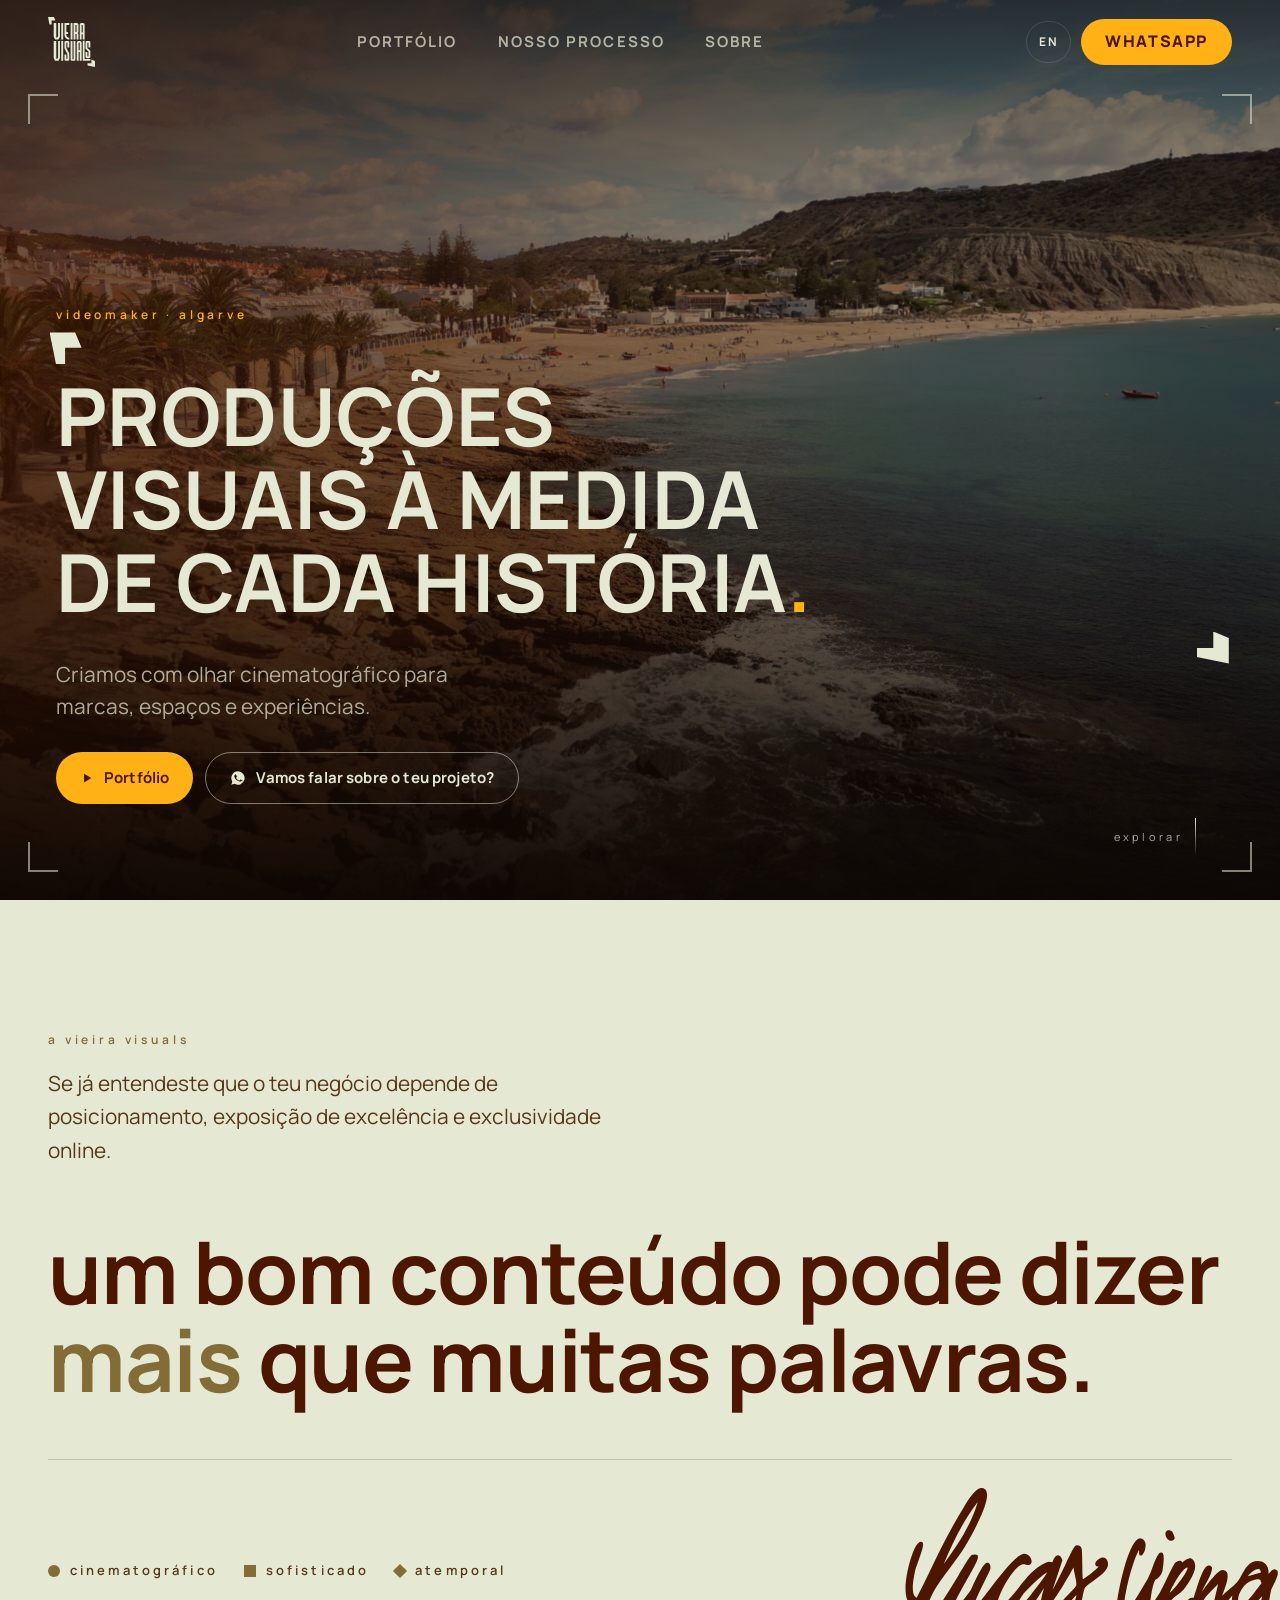
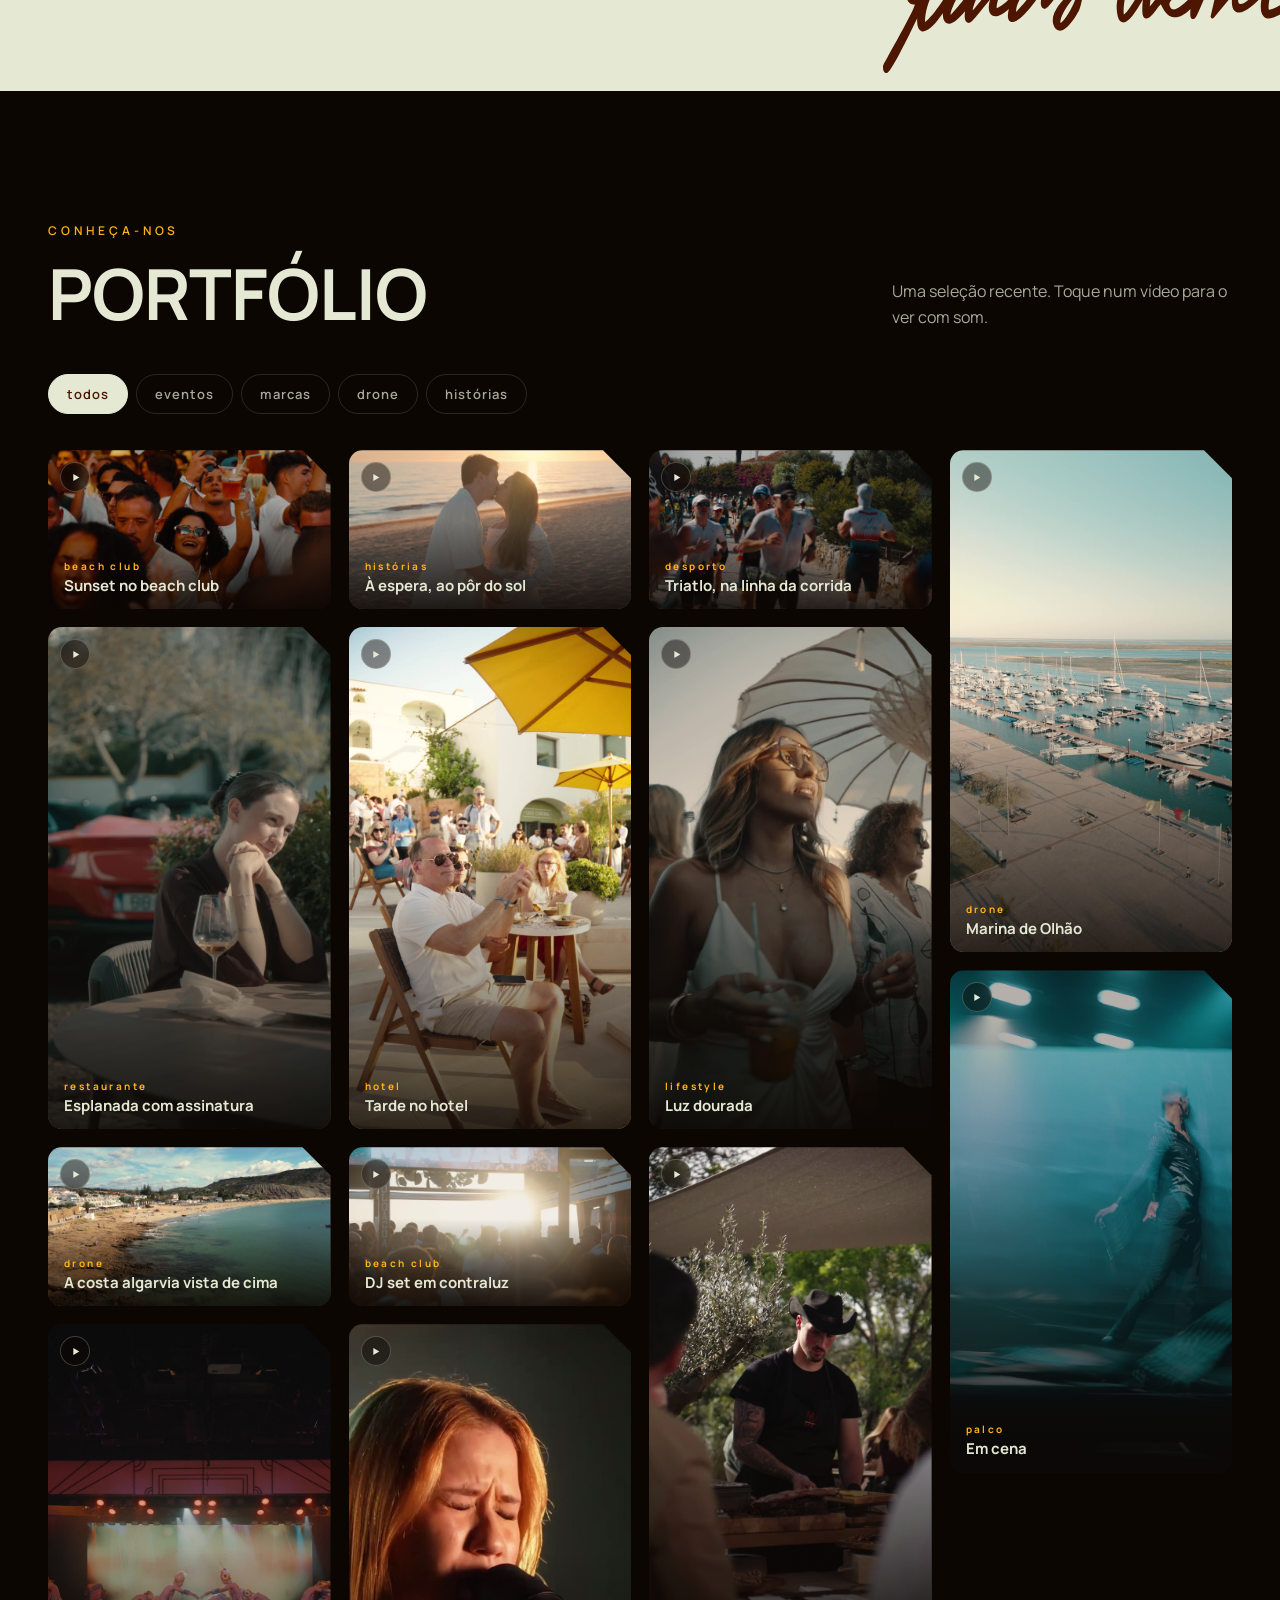
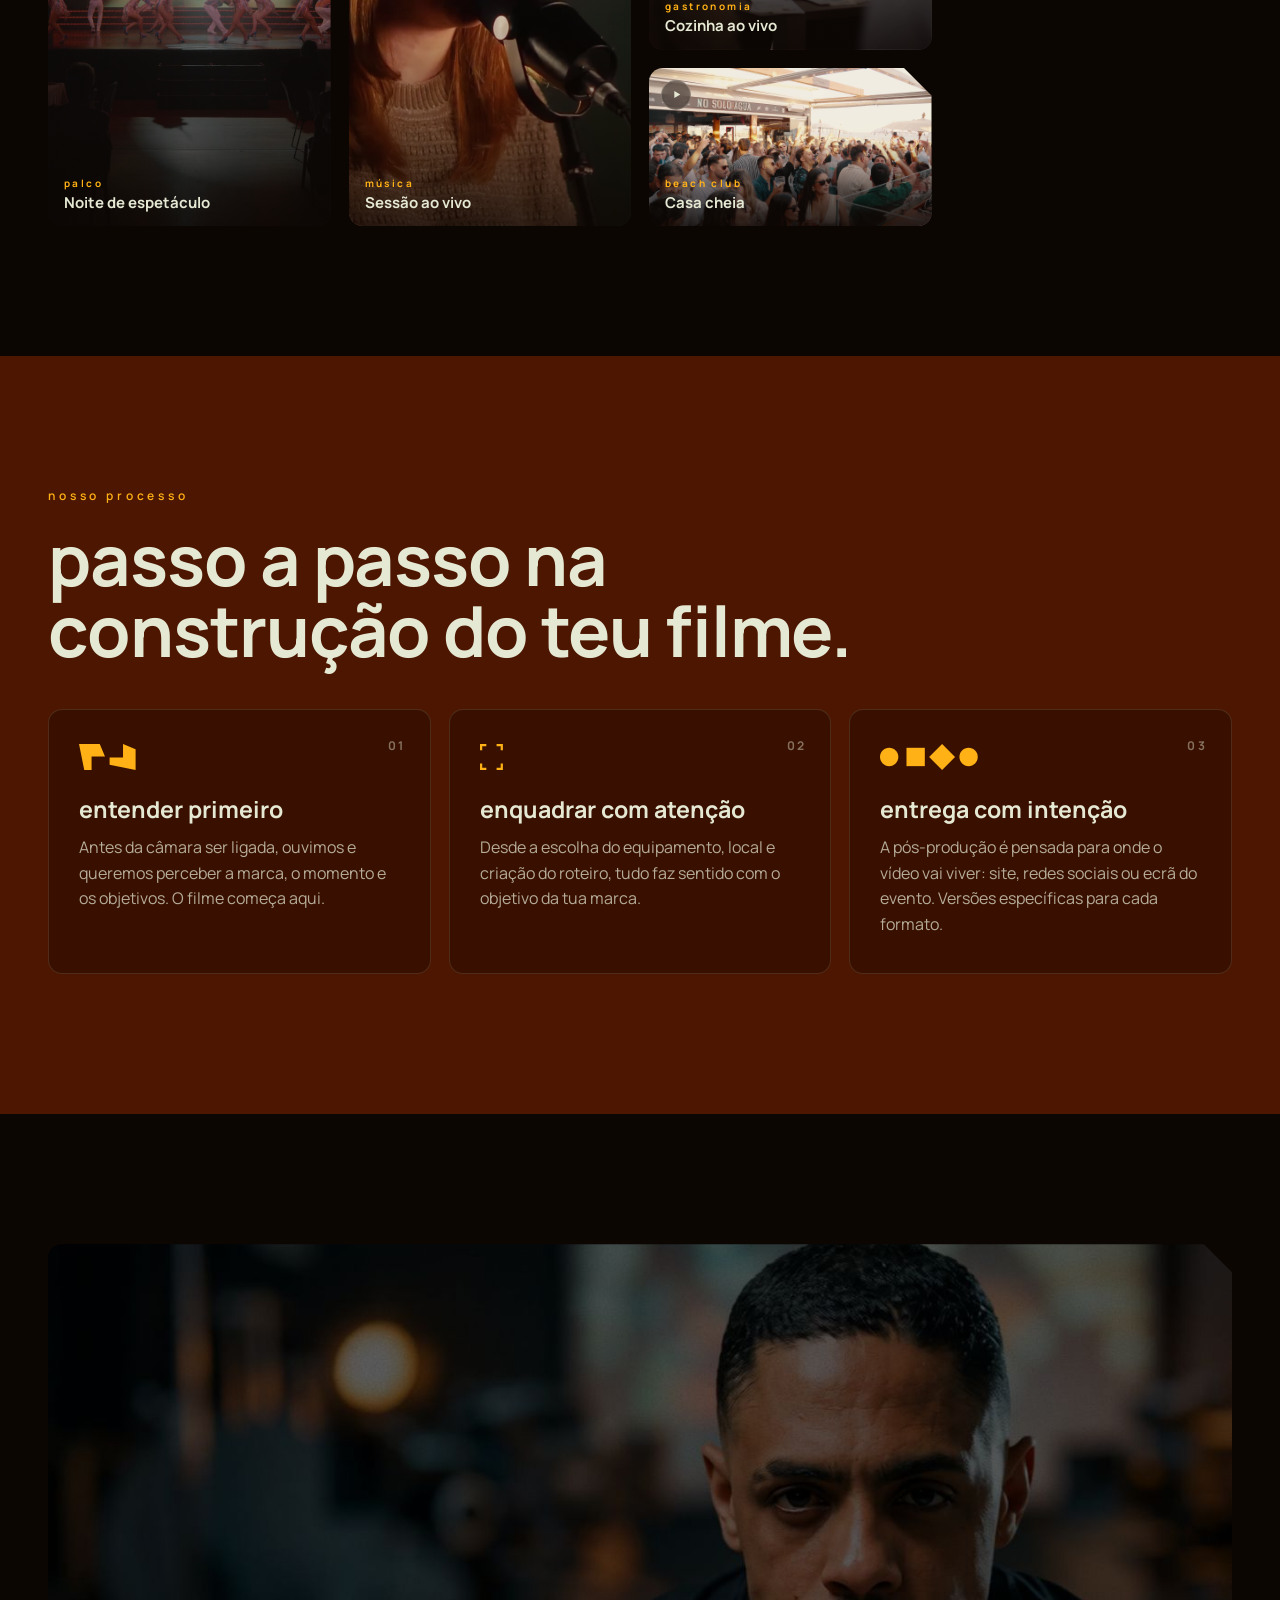
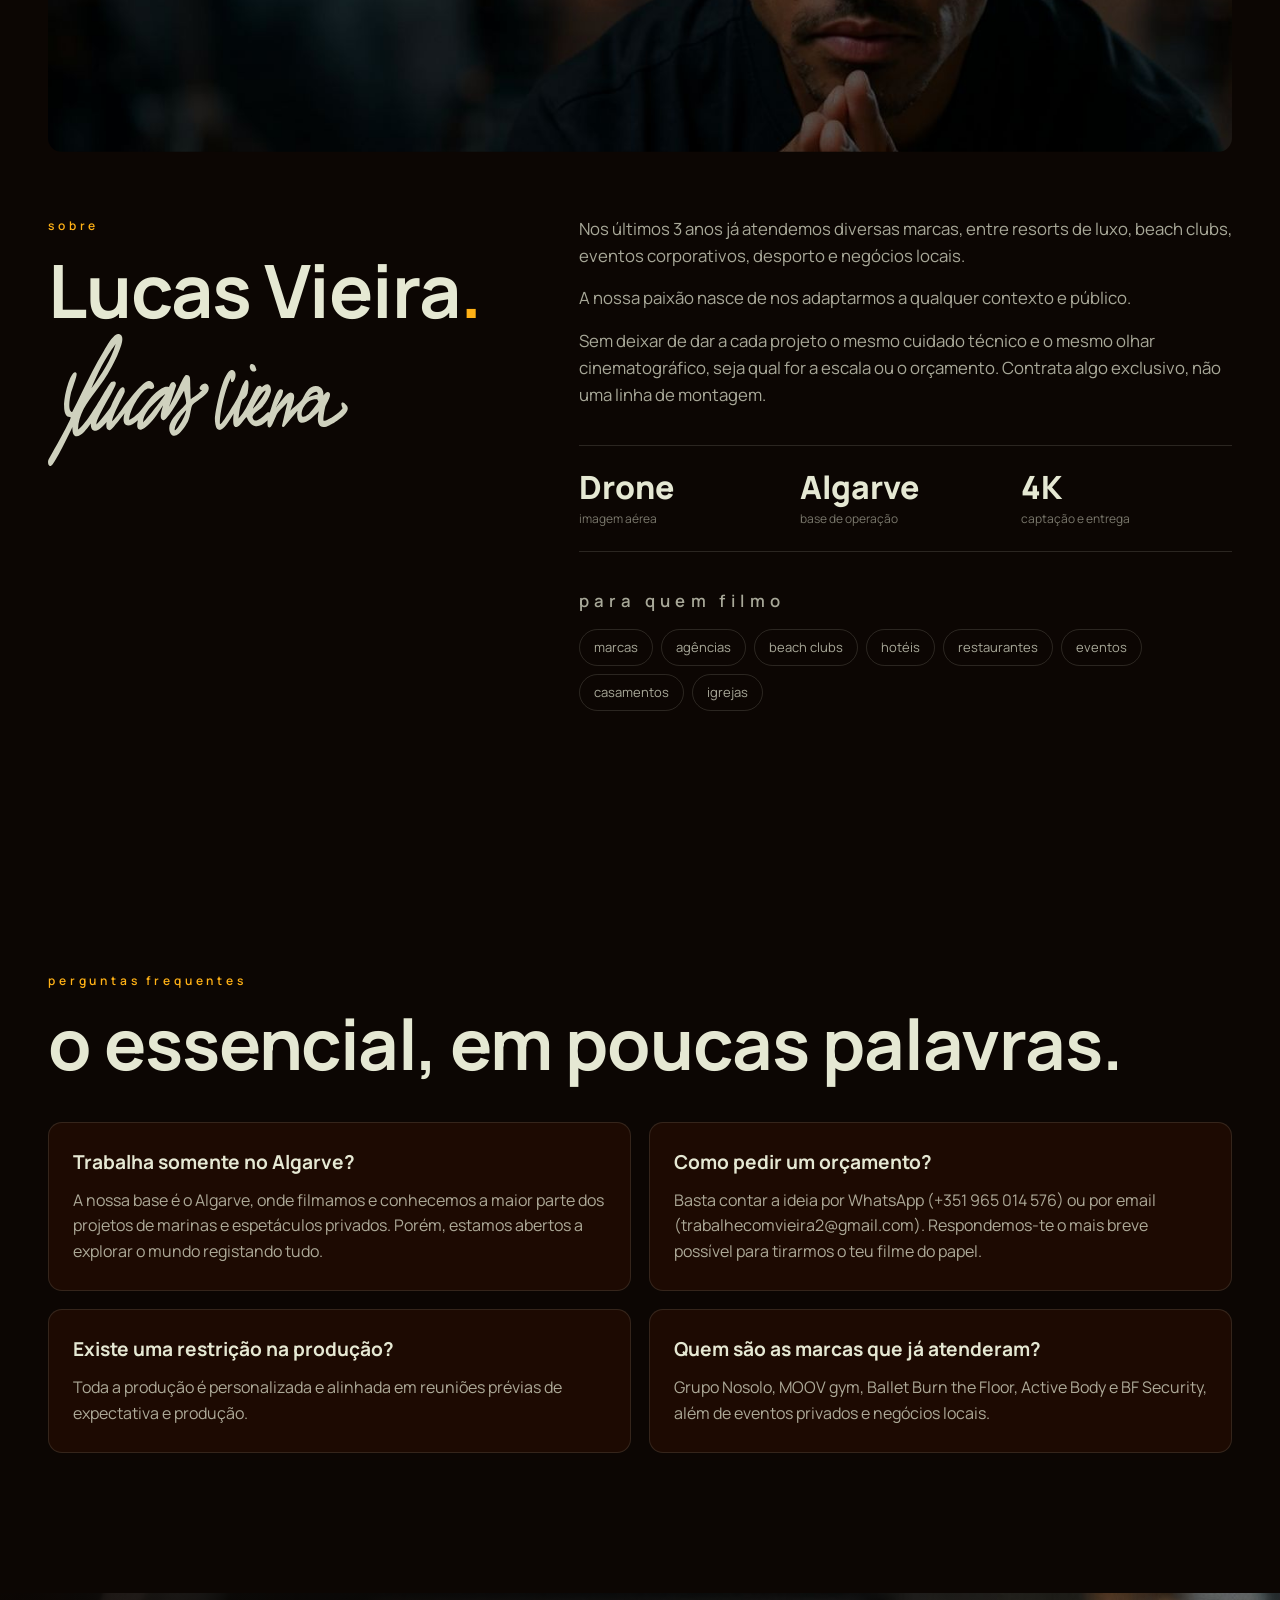
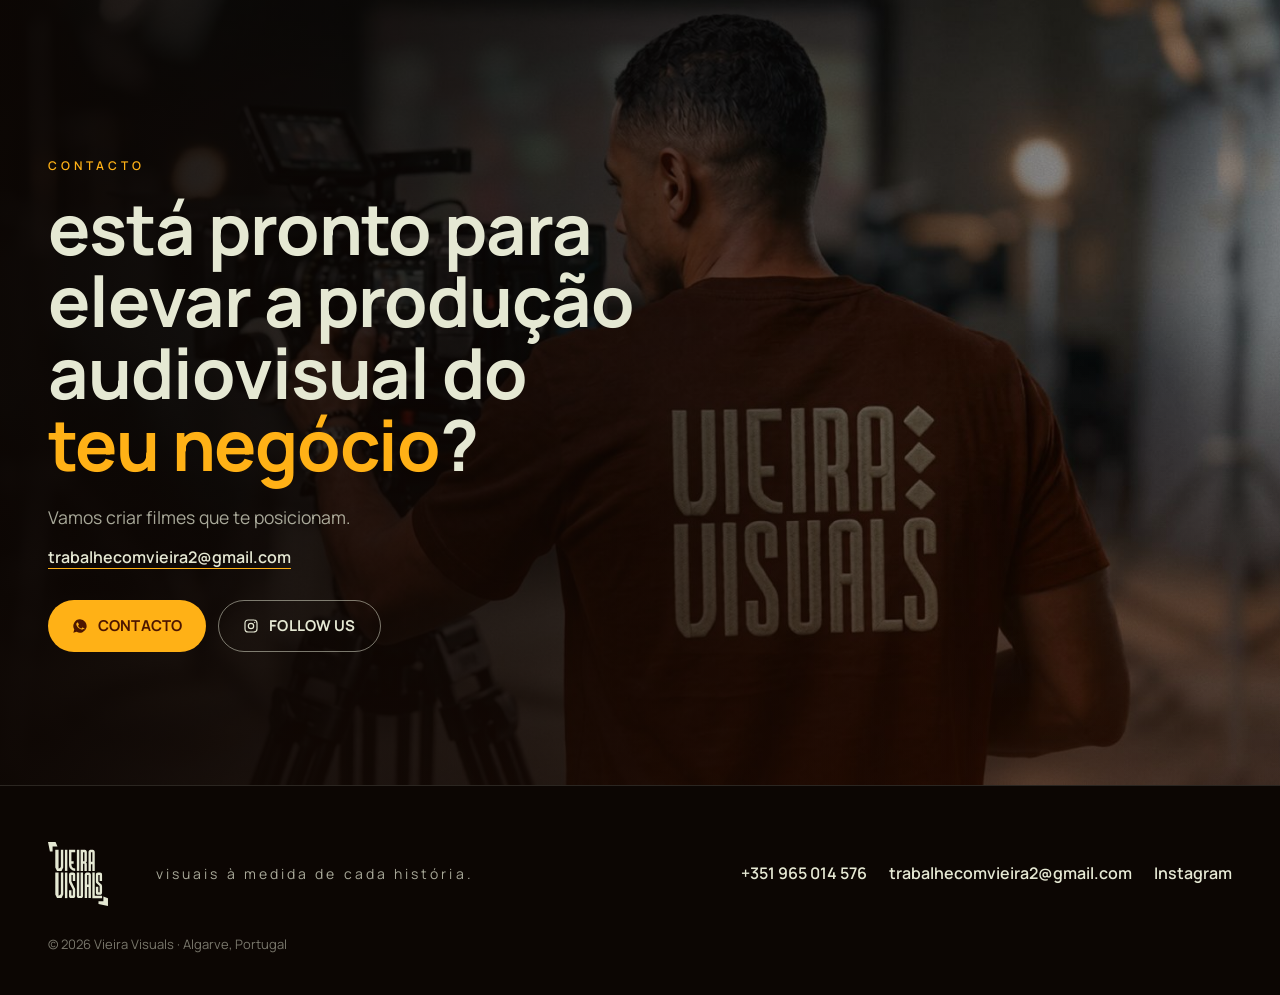
==== commit 4d585192: "Conteúdo novo do Lucas: textos, menu, processo, perguntas e fecho Co-Authored-By: Claude Sonnet 5.5 " ====
--- a/index.html
+++ b/index.html
@@ -100,7 +100,7 @@
 </head>
 <body>
 
-<a class="skip" href="#trabalhos" data-i18n="a11y.skip">Saltar para os trabalhos</a>
+<a class="skip" href="#trabalhos" data-i18n="a11y.skip">Saltar para o portfólio</a>
 
 <!-- ============ CABEÇALHO ============ -->
 <header class="nav" id="nav">
@@ -108,10 +108,9 @@
     <img src="assets/brand/logo-linho.svg" alt="Vieira Visuals" width="314" height="335">
   </a>
   <nav class="nav__links" aria-label="Principal">
-    <a href="#trabalhos" data-i18n="nav.work">trabalhos</a>
-    <a href="#processo" data-i18n="nav.process">processo</a>
+    <a href="#trabalhos" data-i18n="nav.work">portfólio</a>
+    <a href="#processo" data-i18n="nav.process">nosso processo</a>
     <a href="#sobre" data-i18n="nav.about">sobre</a>
-    <a href="#contacto" data-i18n="nav.contact">contacto</a>
   </nav>
   <div class="nav__right">
     <button class="lang" type="button" data-lang-toggle aria-label="Mudar para inglês">EN</button>
@@ -122,10 +121,9 @@
 
 <div class="menu" id="menu" aria-hidden="true">
   <nav class="menu__links" aria-label="Menu">
-    <a href="#trabalhos" data-i18n="nav.work">trabalhos</a>
-    <a href="#processo" data-i18n="nav.process">processo</a>
+    <a href="#trabalhos" data-i18n="nav.work">portfólio</a>
+    <a href="#processo" data-i18n="nav.process">nosso processo</a>
     <a href="#sobre" data-i18n="nav.about">sobre</a>
-    <a href="#contacto" data-i18n="nav.contact">contacto</a>
   </nav>
   <div class="menu__foot">
     <a class="btn btn--amber" href="https://wa.me/351965014576?text=Ol%C3%A1%20Lucas!%20Vim%20pelo%20site%20e%20queria%20falar%20sobre%20um%20projeto." target="_blank" rel="noopener" data-i18n="cta.idea">Tirar a ideia do papel</a>
@@ -153,18 +151,18 @@
     <p class="label label--amber" data-i18n="hero.eyebrow">videomaker · algarve</p>
     <h1 id="heroTitle" class="hero__title">
       <span class="flag flag--tl" aria-hidden="true"></span>
-      <span data-i18n-html="hero.title">visuais à medida<br>de cada história<em>.</em></span>
+      <span data-i18n-html="hero.title">produções visuais à medida<br>de cada história<em>.</em></span>
       <span class="flag flag--br" aria-hidden="true"></span>
     </h1>
-    <p class="hero__sub" data-i18n="hero.sub">Vídeo com olhar de cinema para marcas, beach clubs, hotéis e eventos no Algarve.</p>
+    <p class="hero__sub" data-i18n="hero.sub">Criamos com olhar cinematográfico para marcas, espaços e experiências.</p>
     <div class="hero__ctas">
       <a class="btn btn--amber" href="#trabalhos">
         <svg viewBox="0 0 24 24" width="14" height="14" fill="currentColor" aria-hidden="true"><path d="M7 4.5v15l12.5-7.5z"/></svg>
-        <span data-i18n="hero.cta1">Ver trabalhos</span>
+        <span data-i18n="hero.cta1">Portfólio</span>
       </a>
       <a class="btn btn--ghost" href="https://wa.me/351965014576?text=Ol%C3%A1%20Lucas!%20Vim%20pelo%20site%20e%20queria%20falar%20sobre%20um%20projeto." target="_blank" rel="noopener">
         <svg viewBox="0 0 24 24" width="16" height="16" fill="currentColor" aria-hidden="true"><path d="M12 2a10 10 0 0 0-8.6 15.1L2 22l5-1.3A10 10 0 1 0 12 2Zm5.4 14.1c-.2.6-1.3 1.2-1.8 1.2-.5.1-1 .2-3.3-.7-2.8-1.2-4.6-4-4.7-4.2-.1-.2-1.1-1.5-1.1-2.9s.7-2 1-2.3c.2-.3.5-.3.7-.3h.5c.2 0 .4 0 .6.5l.9 2.1c.1.2.1.4 0 .6l-.4.6-.5.6c-.2.2-.3.4-.1.7.2.3.8 1.4 1.8 2.2 1.3 1.1 2.3 1.4 2.6 1.6.3.1.5.1.7-.1l1-1.2c.2-.3.4-.2.7-.1l2 1c.3.1.5.2.6.4 0 .1 0 .7-.2 1.3Z"/></svg>
-        <span data-i18n="cta.idea">Tirar a ideia do papel</span>
+        <span data-i18n="hero.cta2">Vamos falar sobre o teu projeto?</span>
       </a>
     </div>
   </div>
@@ -175,8 +173,8 @@
 <section class="manifesto" id="manifesto" aria-labelledby="manifestoTitle">
   <div class="wrap">
     <p class="label" data-i18n="man.eyebrow">a vieira visuals</p>
-    <p class="manifesto__lead" data-reveal data-i18n="man.lead">Vídeo com padrão cinematográfico para quem quer elevar a imagem da sua marca no Algarve. Beach clubs, hotéis, restaurantes e negócios que já entendem o valor de uma produção cuidada.</p>
-    <h2 class="manifesto__big" id="manifestoTitle" data-reveal data-i18n-html="man.big">Não é sobre fazer mais.<br>É sobre fazer <em>certo</em>.</h2>
+    <p class="manifesto__lead" data-reveal data-i18n="man.lead">Se já entendeste que o teu negócio depende de posicionamento, exposição de excelência e exclusividade online.</p>
+    <h2 class="manifesto__big" id="manifestoTitle" data-reveal data-i18n-html="man.big">Um bom conteúdo pode dizer <em>mais</em> que muitas palavras.</h2>
     <div class="manifesto__foot" data-reveal>
       <ul class="keywords" aria-label="Palavras da marca">
         <li><i class="shape shape--circle" aria-hidden="true"></i><span data-i18n="kw.1">cinematográfico</span></li>
@@ -193,13 +191,13 @@
   <div class="wrap">
     <div class="head">
       <div>
-        <p class="label label--amber" data-i18n="works.eyebrow">portefólio</p>
-        <h2 id="worksTitle" data-i18n="works.title">trabalhos</h2>
+        <p class="label label--amber" data-i18n="works.eyebrow">conheça-nos</p>
+        <h2 id="worksTitle" data-i18n="works.title">portfólio</h2>
       </div>
       <p class="head__sub" data-i18n="works.sub">Uma seleção recente. Toque num vídeo para o ver com som.</p>
     </div>
 
-    <div class="filters" role="group" aria-label="Filtrar trabalhos">
+    <div class="filters" role="group" aria-label="Filtrar portfólio">
       <button type="button" class="chip is-on" data-filter="all" aria-pressed="true" data-i18n="f.all">todos</button>
       <button type="button" class="chip" data-filter="eventos" aria-pressed="false" data-i18n="f.events">eventos</button>
       <button type="button" class="chip" data-filter="marcas" aria-pressed="false" data-i18n="f.brands">marcas</button>
@@ -301,28 +299,28 @@
   <div class="wrap">
     <div class="head">
       <div>
-        <p class="label label--amber" data-i18n="proc.eyebrow">como trabalho</p>
-        <h2 id="processTitle" data-i18n="proc.title">três gestos, uma história.</h2>
+        <p class="label label--amber" data-i18n="proc.eyebrow">nosso processo</p>
+        <h2 id="processTitle" data-i18n="proc.title">passo a passo na construção do teu filme.</h2>
       </div>
     </div>
     <ol class="steps" data-reveal-stagger>
       <li class="step">
         <svg class="step__icon" viewBox="0 0 209 96" aria-hidden="true"><path d="M46.45,96h-27.1L0,0h76.65l19.35,46.45h-49.55v49.55Z"/><path d="M209,96l-96-19.35v-27.1h49.55V0l46.45,19.35v76.65Z"/></svg>
         <span class="step__n">01</span>
-        <h3 data-i18n="proc.1.t">olhar primeiro</h3>
-        <p data-i18n="proc.1.d">Antes de carregar em gravar, ouço. Quero perceber a marca, o momento e as pessoas. O filme começa nessa conversa.</p>
+        <h3 data-i18n="proc.1.t">entender primeiro</h3>
+        <p data-i18n="proc.1.d">Antes da câmara ser ligada, ouvimos e queremos perceber a marca, o momento e os objetivos. O filme começa aqui.</p>
       </li>
       <li class="step">
         <svg class="step__icon step__icon--line" viewBox="0 0 144 163" aria-hidden="true"><path d="M7,39.6V7h32.6"/><path d="M136.6,123v32.6h-32.6"/><path d="M39.6,155.6H7v-32.6"/><path d="M104,7h32.6v32.6"/></svg>
         <span class="step__n">02</span>
-        <h3 data-i18n="proc.2.t">enquadrar com intenção</h3>
-        <p data-i18n="proc.2.d">Na rodagem escolho com propósito o que merece ficar no plano. Captação em 4K e drone quando a história pede.</p>
+        <h3 data-i18n="proc.2.t">enquadrar com atenção</h3>
+        <p data-i18n="proc.2.d">Desde a escolha do equipamento, local e criação do roteiro, tudo faz sentido com o objetivo da tua marca.</p>
       </li>
       <li class="step">
         <svg class="step__icon" viewBox="0 0 508 135" aria-hidden="true"><path d="M47.59,114.89c26.28,0,47.59-21.31,47.59-47.59s-21.31-47.59-47.59-47.59S0,41.02,0,67.3c0,26.28,21.31,47.59,47.59,47.59Z"/><path d="M232.68,114.89V19.71h-95.18v95.18h95.18Z"/><path d="M322.59,134.61l67.3-67.31L322.59,0l-67.3,67.3,67.3,67.31Z"/><path d="M460.04,114.89c26.28,0,47.59-21.31,47.59-47.59s-21.31-47.59-47.59-47.59-47.59,21.31-47.59,47.59,21.31,47.59,47.59,47.59Z"/></svg>
         <span class="step__n">03</span>
-        <h3 data-i18n="proc.3.t">entregar à medida</h3>
-        <p data-i18n="proc.3.d">Montagem, cor e som pensados para onde o vídeo vai viver: site, redes sociais ou ecrã de evento, com versões para cada formato.</p>
+        <h3 data-i18n="proc.3.t">entrega com intenção</h3>
+        <p data-i18n="proc.3.d">A pós-produção é pensada para onde o vídeo vai viver: site, redes sociais ou ecrã do evento. Versões específicas para cada formato.</p>
       </li>
     </ol>
   </div>
@@ -332,20 +330,18 @@
 <section class="about" id="sobre" aria-labelledby="aboutTitle">
   <div class="wrap">
     <figure class="about__photo" data-reveal>
-      <picture>
-        <source media="(max-width: 700px)" srcset="assets/img/lucas-a-filmar-960.jpg">
-        <img src="assets/img/lucas-a-filmar.jpg" alt="Lucas Vieira a filmar com uma câmara de cinema, de costas, com a t-shirt Vieira Visuals" width="1600" height="900" loading="lazy" decoding="async">
-      </picture>
+      <img src="assets/img/lucas-retrato.jpg" alt="Retrato de Lucas Vieira, com as mãos juntas, a olhar para a câmara" width="1300" height="1003" loading="lazy" decoding="async">
     </figure>
     <div class="about__grid">
       <div class="about__id" data-reveal>
         <p class="label label--amber" data-i18n="about.eyebrow">sobre</p>
         <h2 id="aboutTitle">Lucas Vieira<em>.</em></h2>
-        <img class="about__sign" src="assets/brand/assinatura-linho.svg" alt="" width="495" height="218" loading="lazy">
+        <img class="about__sign" src="assets/brand/assinatura-linho.svg" alt="Assinatura de Lucas Vieira" width="495" height="218" loading="lazy">
       </div>
       <div class="about__text" data-reveal>
-        <p data-i18n="about.p1">Casamentos, eventos e vídeos de marca no Algarve. O meu trabalho nasce de me adaptar a qualquer contexto e público: empresas, agências, igrejas e marcas pessoais.</p>
-        <p data-i18n="about.p2">Cada projeto recebe o mesmo cuidado técnico e o mesmo olhar de cinema, seja qual for a escala ou o orçamento. Contrata uma pessoa, não uma linha de montagem.</p>
+        <p data-i18n="about.p1">Nos últimos 3 anos já atendemos diversas marcas, entre resorts de luxo, beach clubs, eventos corporativos, desporto e negócios locais.</p>
+        <p data-i18n="about.p2">A nossa paixão nasce de nos adaptarmos a qualquer contexto e público.</p>
+        <p data-i18n="about.p3">Sem deixar de dar a cada projeto o mesmo cuidado técnico e o mesmo olhar cinematográfico, seja qual for a escala ou o orçamento. Contrata algo exclusivo, não uma linha de montagem.</p>
         <dl class="stats">
           <div><dt>Drone</dt><dd data-i18n="about.s1">imagem aérea</dd></div>
           <div><dt>Algarve</dt><dd data-i18n="about.s2">base de operação</dd></div>
@@ -373,24 +369,20 @@
     </div>
     <dl class="faq__list">
       <div class="faq__item">
-        <dt data-i18n="faq.1.q">Quem é a Vieira Visuals?</dt>
-        <dd data-i18n="faq.1.a">A Vieira Visuals é a assinatura de Lucas Vieira, videomaker no Algarve. Faz vídeo com padrão cinematográfico para marcas, hotéis, beach clubs, restaurantes, eventos e casamentos.</dd>
+        <dt data-i18n="faq.1.q">Trabalha somente no Algarve?</dt>
+        <dd data-i18n="faq.1.a">A nossa base é o Algarve, onde filmamos e conhecemos a maior parte dos projetos de marinas e espetáculos privados. Porém, estamos abertos a explorar o mundo registando tudo.</dd>
       </div>
       <div class="faq__item">
-        <dt data-i18n="faq.2.q">Que tipos de vídeo faz?</dt>
-        <dd data-i18n="faq.2.a">Vídeo de marca, vídeo de eventos, casamentos e histórias pessoais, com captação em 4K e imagens aéreas de drone quando a história o pede. A montagem, a cor e o som são pensados para onde o vídeo vai ser visto: site, redes sociais ou ecrã de evento.</dd>
+        <dt data-i18n="faq.2.q">Como pedir um orçamento?</dt>
+        <dd data-i18n="faq.2.a">Basta contar a ideia por WhatsApp (+351 965 014 576) ou por email (trabalhecomvieira2@gmail.com). Respondemos-te o mais breve possível para tirarmos o teu filme do papel.</dd>
       </div>
       <div class="faq__item">
-        <dt data-i18n="faq.3.q">Trabalha em todo o Algarve?</dt>
-        <dd data-i18n="faq.3.a">Sim. A base é o Algarve e é onde filma a maior parte dos projetos: de beach clubs e hotéis a restaurantes, marinas e espetáculos.</dd>
+        <dt data-i18n="faq.3.q">Existe uma restrição na produção?</dt>
+        <dd data-i18n="faq.3.a">Toda a produção é personalizada e alinhada em reuniões prévias de expectativa e produção.</dd>
       </div>
       <div class="faq__item">
-        <dt data-i18n="faq.4.q">Para quem trabalha?</dt>
-        <dd data-i18n="faq.4.a">Para marcas, agências, beach clubs, hotéis, restaurantes, organizadores de eventos, igrejas e marcas pessoais. Cada projeto recebe o mesmo cuidado técnico e o mesmo olhar de cinema, seja qual for a escala.</dd>
-      </div>
-      <div class="faq__item">
-        <dt data-i18n="faq.5.q">Como peço um orçamento?</dt>
-        <dd data-i18n="faq.5.a">Basta contar a ideia por WhatsApp (+351 965 014 576) ou por email (trabalhecomvieira2@gmail.com). O Lucas responde e ajuda a tirá-la do papel.</dd>
+        <dt data-i18n="faq.4.q">Quem são as marcas que já atenderam?</dt>
+        <dd data-i18n="faq.4.a">Grupo Nosolo, MOOV gym, Ballet Burn the Floor, Active Body e BF Security, além de eventos privados e negócios locais.</dd>
       </div>
     </dl>
   </div>
@@ -398,21 +390,21 @@
 
 <!-- ============ CONTACTO ============ -->
 <section class="contact" id="contacto" aria-labelledby="contactTitle">
-  <img class="contact__bg" src="assets/img/lucas-retrato.jpg" alt="" width="1300" height="1003" loading="lazy" decoding="async">
+  <img class="contact__bg" src="assets/img/lucas-a-filmar.jpg" alt="" width="1600" height="900" loading="lazy" decoding="async">
   <div class="contact__shade" aria-hidden="true"></div>
   <div class="wrap contact__inner" data-reveal>
     <p class="label label--amber" data-i18n="contact.eyebrow">contacto</p>
-    <h2 id="contactTitle" data-i18n-html="contact.title">vamos criar filmes que ficam <em>para sempre</em>?</h2>
-    <p class="contact__sub" data-i18n="contact.sub">Conte-me a sua ideia. Eu ajudo a tirá-la do papel.</p>
+    <h2 id="contactTitle" data-i18n-html="contact.title">está pronto para elevar a produção audiovisual do <em>teu negócio</em>?</h2>
+    <p class="contact__sub" data-i18n="contact.sub">Vamos criar filmes que te posicionam.</p>
     <p class="contact__mail"><a href="mailto:trabalhecomvieira2@gmail.com">trabalhecomvieira2@gmail.com</a></p>
     <div class="hero__ctas">
       <a class="btn btn--amber" href="https://wa.me/351965014576?text=Ol%C3%A1%20Lucas!%20Vim%20pelo%20site%20e%20queria%20falar%20sobre%20um%20projeto." target="_blank" rel="noopener">
         <svg viewBox="0 0 24 24" width="16" height="16" fill="currentColor" aria-hidden="true"><path d="M12 2a10 10 0 0 0-8.6 15.1L2 22l5-1.3A10 10 0 1 0 12 2Zm5.4 14.1c-.2.6-1.3 1.2-1.8 1.2-.5.1-1 .2-3.3-.7-2.8-1.2-4.6-4-4.7-4.2-.1-.2-1.1-1.5-1.1-2.9s.7-2 1-2.3c.2-.3.5-.3.7-.3h.5c.2 0 .4 0 .6.5l.9 2.1c.1.2.1.4 0 .6l-.4.6-.5.6c-.2.2-.3.4-.1.7.2.3.8 1.4 1.8 2.2 1.3 1.1 2.3 1.4 2.6 1.6.3.1.5.1.7-.1l1-1.2c.2-.3.4-.2.7-.1l2 1c.3.1.5.2.6.4 0 .1 0 .7-.2 1.3Z"/></svg>
-        <span data-i18n="cta.idea">Tirar a ideia do papel</span>
+        <span data-i18n="contact.cta1">Contacto</span>
       </a>
       <a class="btn btn--ghost" href="https://www.instagram.com/vieiravisuals7/" target="_blank" rel="noopener">
         <svg viewBox="0 0 24 24" width="16" height="16" fill="none" stroke="currentColor" stroke-width="1.8" aria-hidden="true"><rect x="3" y="3" width="18" height="18" rx="5"/><circle cx="12" cy="12" r="4"/><circle cx="17.5" cy="6.5" r="1" fill="currentColor" stroke="none"/></svg>
-        @vieiravisuals7
+        <span data-i18n="contact.cta2">Follow us</span>
       </a>
     </div>
   </div>
--- a/styles.css
+++ b/styles.css
@@ -94,7 +94,7 @@
 .viewfinder i:nth-child(3){bottom:0;left:0;border-bottom-width:2px;border-left-width:2px;}
 .viewfinder i:nth-child(4){bottom:0;right:0;border-bottom-width:2px;border-right-width:2px;}
 .hero__inner{position:relative;width:100%;max-width:1280px;margin:0 auto;padding:0 calc(var(--gutter) + 8px);}
-.hero__title{position:relative;display:inline-block;margin-top:.62em;font-size:clamp(2.5rem,11.5vw,6.4rem);line-height:1;font-weight:700;letter-spacing:.005em;text-transform:lowercase;text-wrap:balance;}
+.hero__title{position:relative;display:inline-block;margin-top:.62em;font-size:clamp(2rem,8.6vw,5rem);line-height:1.04;font-weight:700;letter-spacing:.005em;text-transform:uppercase;text-wrap:balance;}
 /* bandeiras do "hand framing", geometria exata do SVG da marca */
 .flag{position:absolute;width:.4em;height:.4em;background:var(--linho);}
 .flag--tl{top:-.52em;left:-.08em;clip-path:polygon(48.39% 100%,20.16% 100%,0 0,79.84% 0,100% 48.39%,48.39% 48.39%);}
@@ -119,7 +119,7 @@
 .shape{width:12px;height:12px;background:var(--oliva);flex:none;}
 .shape--circle{border-radius:50%;}
 .shape--diamond{width:10px;height:10px;transform:rotate(45deg);}
-.manifesto__sign{width:150px;height:auto;}
+.manifesto__sign{width:min(420px,78vw);height:auto;margin:0 -6% -92px auto;}
 
 /* ---------- cabeçalhos de secção ---------- */
 .head{display:flex;flex-wrap:wrap;align-items:flex-end;justify-content:space-between;gap:16px 40px;margin-bottom:34px;}
@@ -170,7 +170,7 @@
 .about__photo img{width:100%;height:100%;object-fit:cover;object-position:62% 40%;}
 .about__grid{display:grid;gap:32px;margin-top:40px;}
 .about__id h2{font-size:clamp(2.4rem,10vw,4.6rem);text-transform:none;}
-.about__sign{width:170px;height:auto;margin-top:22px;opacity:.85;}
+.about__sign{width:min(300px,70vw);height:auto;margin-top:6px;opacity:.9;}
 .about__text p{color:var(--text-2);font-size:1.05rem;}
 .about__text p + p{margin-top:16px;}
 .stats{display:grid;grid-template-columns:repeat(3,1fr);gap:10px;margin:36px 0;padding:24px 0;border-top:1px solid var(--line);border-bottom:1px solid var(--line);}
@@ -241,7 +241,7 @@
 }
 @media (min-width:900px){
   :root{--nav-h:84px;--gutter:48px;--notch:28px;}
-  .nav__links{display:flex;gap:34px;font-size:14px;font-weight:600;letter-spacing:.12em;text-transform:lowercase;}
+  .nav__links{display:flex;gap:40px;font-size:15px;font-weight:700;letter-spacing:.14em;text-transform:uppercase;}
   .nav__links a{color:var(--text-2);transition:color .2s;}
   .nav__links a:hover,.nav__links a.is-active{color:var(--linho);}
   .nav__cta{display:inline-flex;}
@@ -290,3 +290,11 @@
   *,*::before,*::after{animation:none !important;transition-duration:.01ms !important;}
   .js [data-reveal],.js [data-reveal-stagger] > *{opacity:1;transform:none;}
 }
+
+/* ---------- caixa alta pedida pelo Lucas ---------- */
+.menu__links a,#worksTitle,.works .label,.contact .label,.contact .hero__ctas .btn{text-transform:uppercase;}
+.nav__cta{font-size:16px;font-weight:800;letter-spacing:.1em;text-transform:uppercase;min-height:46px;padding:0 24px;}
+.contact h2{max-width:16ch;}
+.about__photo img{object-position:50% 22%;}
+.contact__bg{object-position:68% 30%;}
+.manifesto{overflow:hidden;}
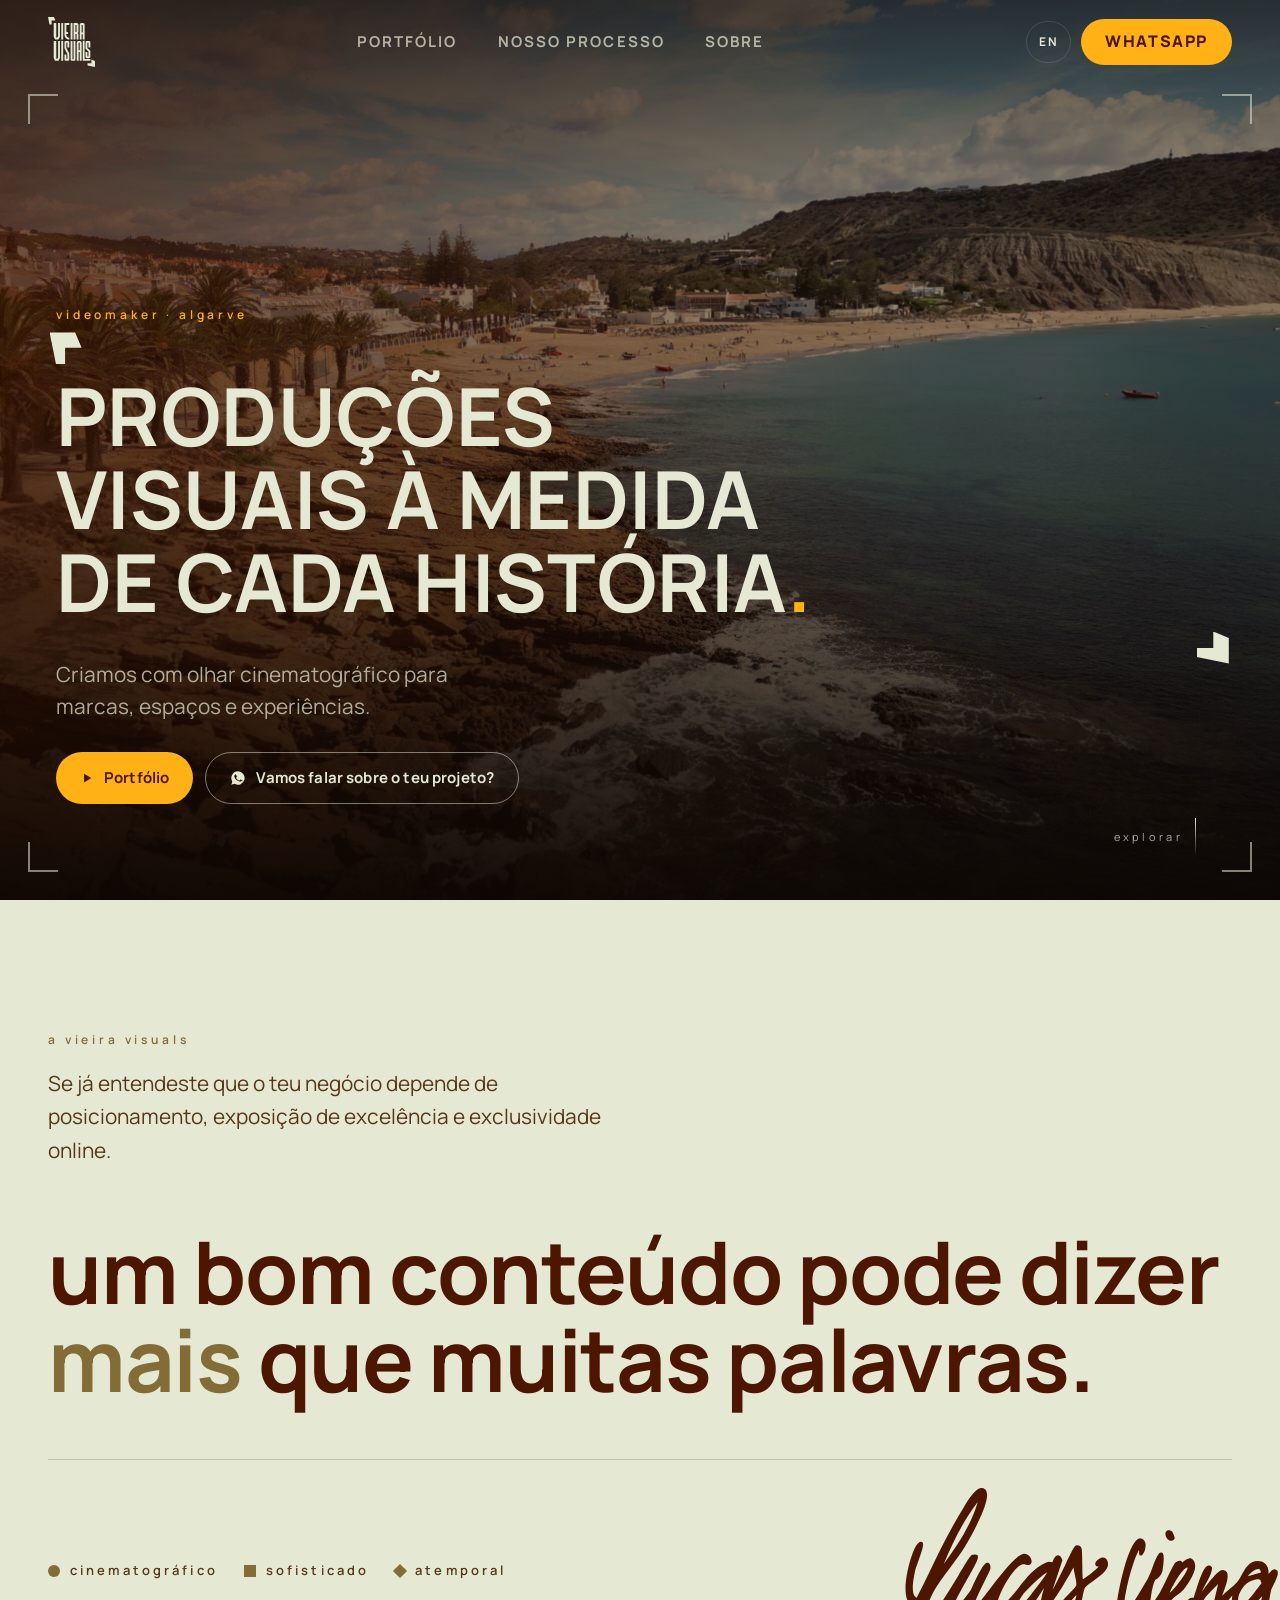
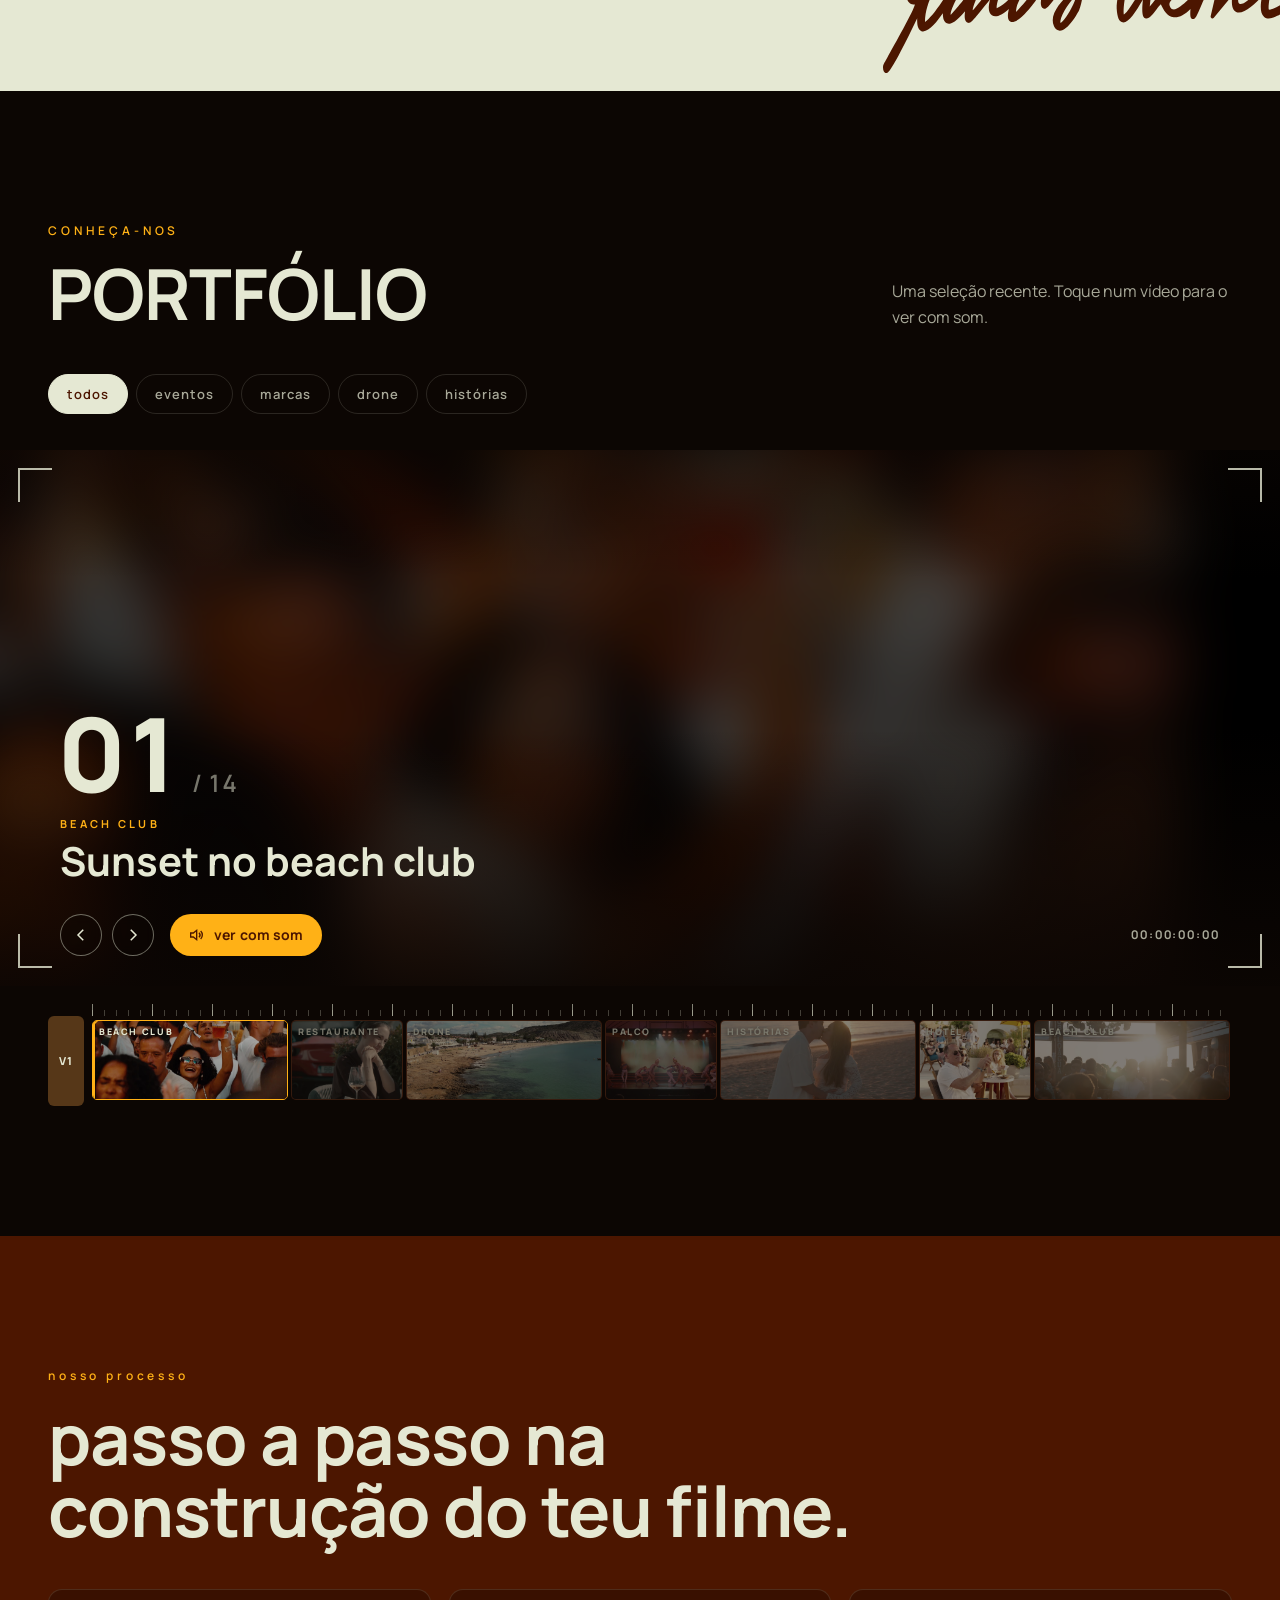
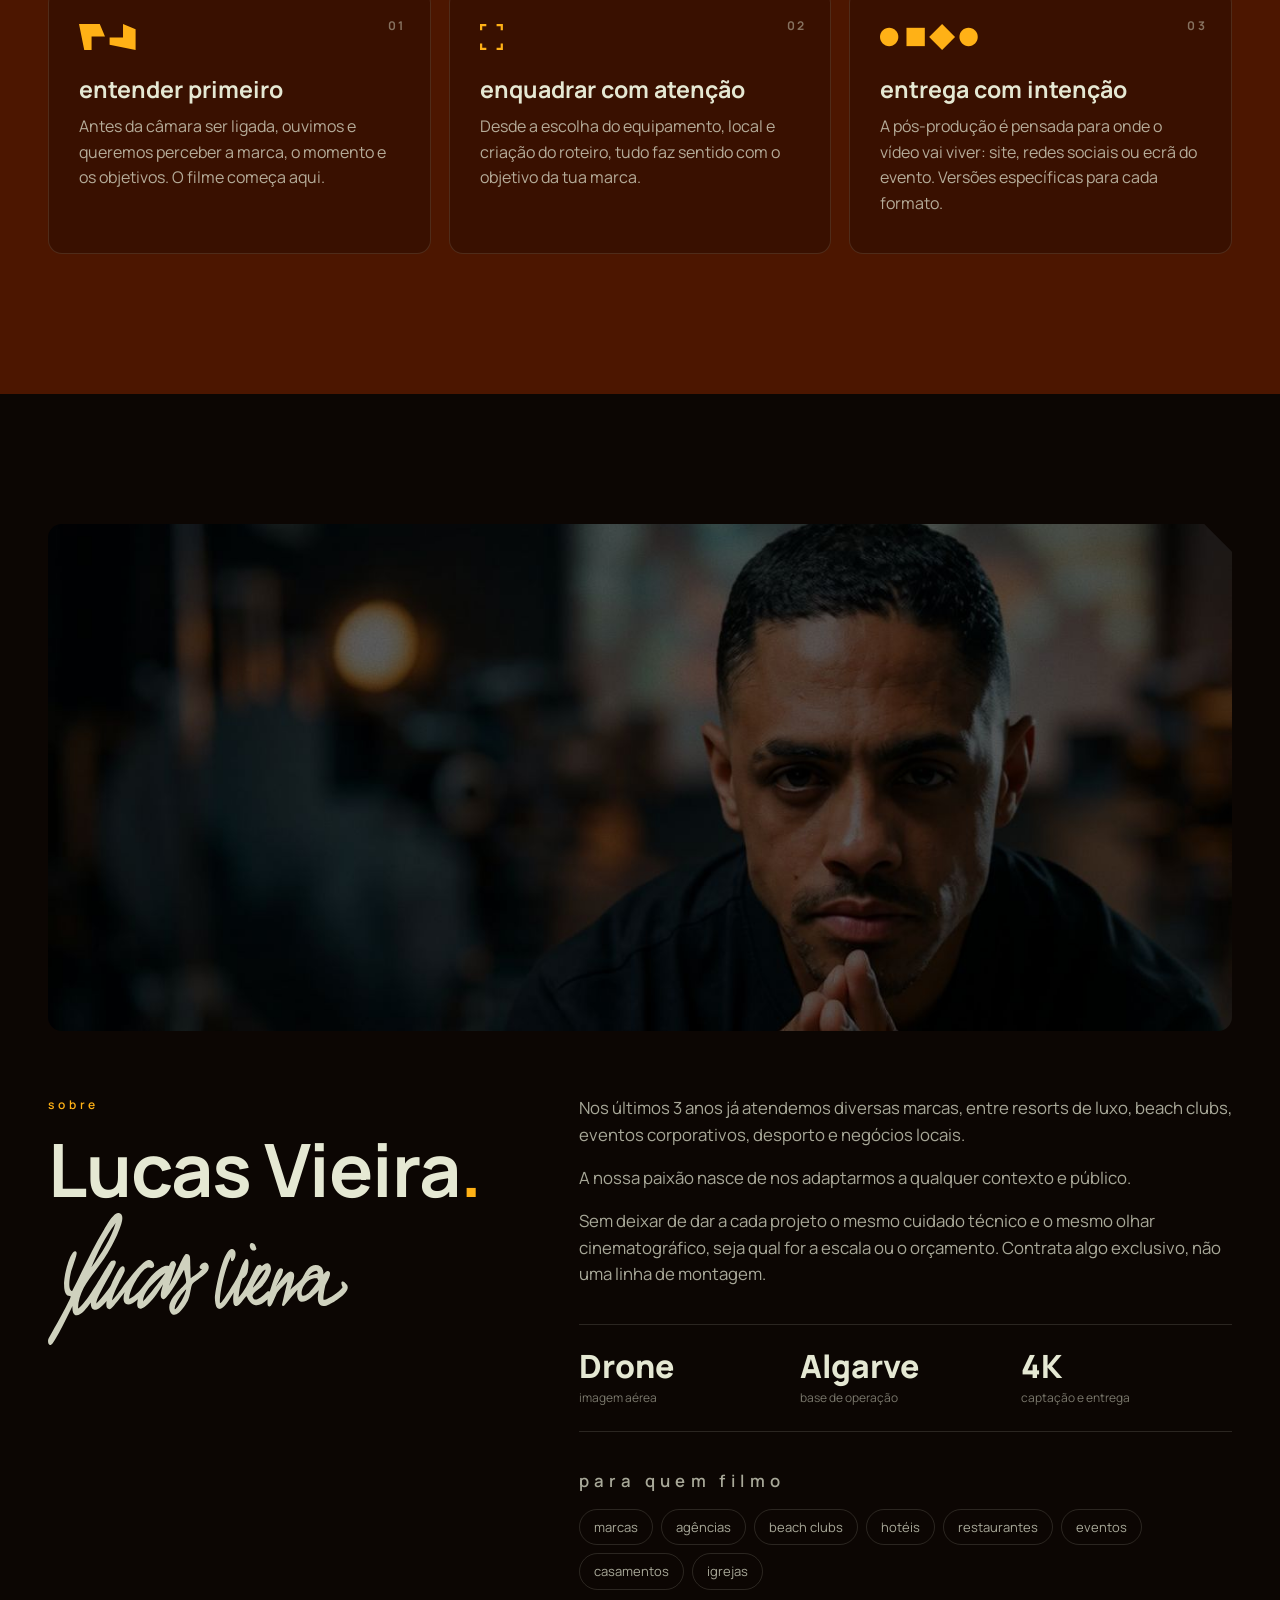
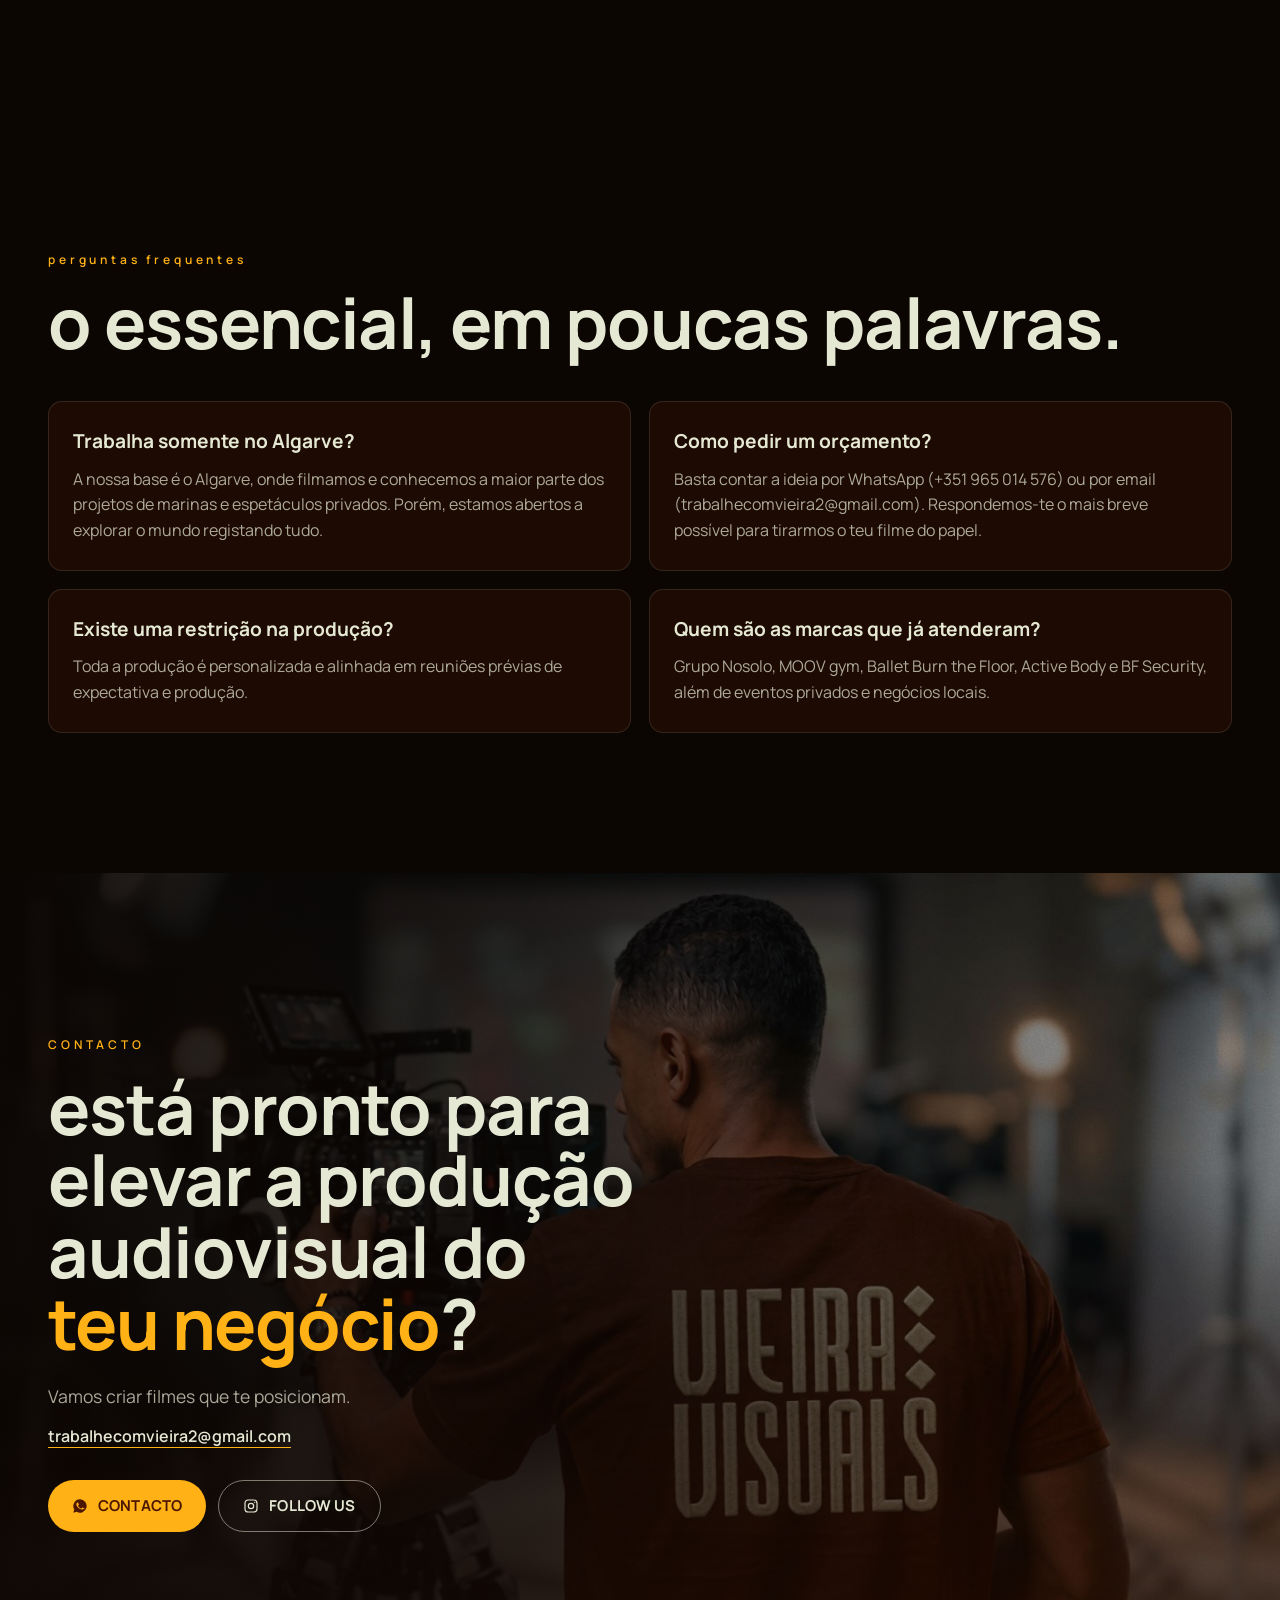
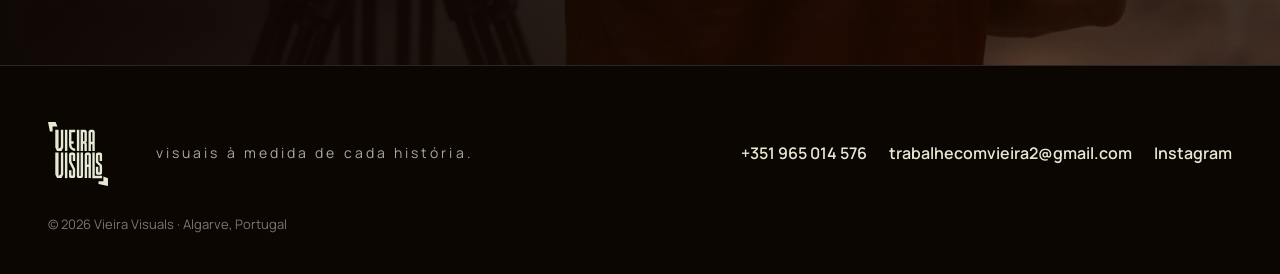
==== commit e9522243: "Esboço: portfólio em timeline de montagem Co-Authored-By: Claude Opus 5.5 <noreply@anthropic.com>" ====
--- a/index.html
+++ b/index.html
@@ -205,6 +205,34 @@
       <button type="button" class="chip" data-filter="historias" aria-pressed="false" data-i18n="f.stories">histórias</button>
     </div>
 
+    <div class="reel" id="reel" hidden>
+      <div class="reel__stage" id="reelStage">
+        <img class="reel__bg" alt="" aria-hidden="true">
+        <video class="reel__video" muted playsinline preload="metadata" aria-hidden="true"></video>
+        <div class="reel__vf" aria-hidden="true"><i></i><i></i><i></i><i></i></div>
+        <div class="reel__meta" aria-live="polite">
+          <p class="reel__count"><b id="reelN">01</b><span>/ <span id="reelTotal">14</span></span></p>
+          <p class="reel__tag" id="reelTag"></p>
+          <h3 class="reel__title" id="reelTitle"></h3>
+        </div>
+        <div class="reel__controls">
+          <button class="reel__nav" type="button" id="reelPrev" aria-label="Vídeo anterior"><svg viewBox="0 0 24 24" width="18" height="18" fill="none" stroke="currentColor" stroke-width="2" aria-hidden="true"><path d="m15 5-7 7 7 7"/></svg></button>
+          <button class="reel__nav" type="button" id="reelNext" aria-label="Vídeo seguinte"><svg viewBox="0 0 24 24" width="18" height="18" fill="none" stroke="currentColor" stroke-width="2" aria-hidden="true"><path d="m9 5 7 7-7 7"/></svg></button>
+          <button class="btn btn--amber btn--sm reel__sound" type="button" id="reelSound"><svg viewBox="0 0 24 24" width="16" height="16" fill="none" stroke="currentColor" stroke-width="2" aria-hidden="true"><path d="M4 9v6h4l5 4V5L8 9H4Z"/><path d="M16.5 8.5a5 5 0 0 1 0 7"/><path d="M19 6a8.5 8.5 0 0 1 0 12"/></svg><span data-i18n="reel.sound">ver com som</span></button>
+          <span class="reel__tc" id="reelTc" aria-hidden="true">00:00:00:00</span>
+        </div>
+      </div>
+      <div class="reel__timeline">
+        <div class="reel__ruler" aria-hidden="true"></div>
+        <div class="reel__track">
+          <span class="reel__trackname" aria-hidden="true">V1</span>
+          <div class="reel__scroll">
+            <div class="reel__clips" id="reelClips" role="tablist" aria-label="Linha de tempo do portfólio"></div>
+          </div>
+        </div>
+      </div>
+    </div>
+
     <div class="grid" id="grid">
       <article class="work" data-cat="eventos" data-o="h">
         <button class="work__btn" type="button" data-video="assets/video/beach-club-sunset.mp4" data-key="w1">
--- a/styles.css
+++ b/styles.css
@@ -298,3 +298,56 @@
 .about__photo img{object-position:50% 22%;}
 .contact__bg{object-position:68% 30%;}
 .manifesto{overflow:hidden;}
+
+/* ---------- portfólio: timeline de montagem ---------- */
+.has-reel .grid{display:none;}
+.reel{margin-top:6px;}
+.reel__stage{position:relative;width:100vw;margin-left:calc(50% - 50vw);aspect-ratio:4/5;max-height:84svh;overflow:hidden;background:#000;cursor:pointer;isolation:isolate;}
+.reel__bg{position:absolute;inset:-8%;width:116%;height:116%;object-fit:cover;filter:blur(30px) brightness(.42) saturate(1.1);z-index:-1;}
+.reel__video{position:absolute;inset:0;width:100%;height:100%;object-fit:cover;opacity:0;transition:opacity .7s var(--ease);}
+.reel__stage[data-o="v"] .reel__video{object-fit:contain;}
+.reel__stage.is-ready .reel__video{opacity:1;}
+.reel__stage::after{content:'';position:absolute;inset:0;pointer-events:none;background:linear-gradient(180deg,rgba(12,6,3,.5) 0%,rgba(12,6,3,0) 24%,rgba(12,6,3,0) 52%,rgba(12,6,3,.88) 100%);}
+.reel__vf i{position:absolute;z-index:2;width:26px;height:26px;border:0 solid var(--linho);opacity:.8;pointer-events:none;}
+.reel__vf i:nth-child(1){top:18px;left:18px;border-top-width:2px;border-left-width:2px;}
+.reel__vf i:nth-child(2){top:18px;right:18px;border-top-width:2px;border-right-width:2px;}
+.reel__vf i:nth-child(3){bottom:18px;left:18px;border-bottom-width:2px;border-left-width:2px;}
+.reel__vf i:nth-child(4){bottom:18px;right:18px;border-bottom-width:2px;border-right-width:2px;}
+.reel__meta{position:absolute;z-index:3;left:calc(var(--gutter) + 12px);right:calc(var(--gutter) + 12px);bottom:96px;display:flex;flex-direction:column;gap:6px;pointer-events:none;}
+.reel__count{display:flex;align-items:baseline;gap:10px;line-height:.9;color:var(--linho);font-variant-numeric:tabular-nums;}
+.reel__count b{font-size:clamp(3rem,10vw,6.4rem);font-weight:800;letter-spacing:-.02em;}
+.reel__count span{font-size:clamp(1rem,2.4vw,1.5rem);font-weight:600;color:var(--text-3);}
+.reel__tag{margin-top:10px;font-size:11px;font-weight:700;letter-spacing:.3em;text-transform:uppercase;color:var(--ambar);}
+.reel__title{max-width:24ch;font-size:clamp(1.35rem,3.4vw,2.5rem);font-weight:700;line-height:1.08;color:var(--linho);text-transform:none;}
+.reel__controls{position:absolute;z-index:3;left:calc(var(--gutter) + 12px);right:calc(var(--gutter) + 12px);bottom:30px;display:flex;align-items:center;gap:10px;}
+.reel__nav{width:42px;height:42px;border-radius:50%;display:grid;place-items:center;border:1.5px solid rgba(229,232,211,.45);color:var(--linho);background:rgba(12,6,3,.35);backdrop-filter:blur(6px);transition:border-color .2s,background .2s;}
+.reel__nav:hover{border-color:var(--linho);background:rgba(12,6,3,.6);}
+.reel__sound{margin-left:6px;}
+.reel__tc{margin-left:auto;font-size:12px;font-weight:700;letter-spacing:.16em;color:var(--text-2);font-variant-numeric:tabular-nums;}
+.reel__timeline{margin-top:18px;}
+.reel__ruler{height:12px;margin-left:44px;background:
+  repeating-linear-gradient(90deg,rgba(229,232,211,.55) 0 1px,transparent 1px 60px) bottom/100% 12px no-repeat,
+  repeating-linear-gradient(90deg,rgba(229,232,211,.25) 0 1px,transparent 1px 12px) bottom/100% 6px no-repeat;}
+.reel__track{display:flex;align-items:stretch;}
+.reel__trackname{flex:none;width:36px;margin-right:8px;display:grid;place-items:center;border-radius:6px;background:var(--choc);font-size:11px;font-weight:800;letter-spacing:.1em;color:var(--linho);}
+.reel__scroll{flex:1;min-width:0;overflow-x:auto;scrollbar-width:none;}
+.reel__scroll::-webkit-scrollbar{display:none;}
+.reel__clips{display:flex;gap:3px;padding:4px 0 6px;}
+.reel__clip{position:relative;flex:none;width:150px;height:62px;border-radius:5px;overflow:hidden;background:var(--mogno);border:1.5px solid rgba(229,232,211,.12);opacity:.5;transition:opacity .3s,border-color .3s;}
+.reel__clip[data-o="v"]{width:92px;}
+.reel__clip img{width:100%;height:100%;object-fit:cover;filter:saturate(.85);}
+.reel__clip:hover{opacity:.85;}
+.reel__clip.is-on{opacity:1;border-color:var(--ambar);}
+.reel__clip[hidden]{display:none;}
+.reel__cliplabel{position:absolute;left:6px;top:4px;font-size:9px;font-weight:800;letter-spacing:.18em;text-transform:uppercase;color:var(--linho);text-shadow:0 1px 4px rgba(0,0,0,.7);}
+.reel__playhead{position:absolute;top:0;bottom:0;left:0;display:none;width:2px;background:var(--ambar);box-shadow:0 0 0 1px rgba(12,6,3,.35);}
+.reel__playhead::before{content:'';position:absolute;top:-1px;left:-4px;border:5px solid transparent;border-top-color:var(--ambar);}
+.reel__clip.is-on .reel__playhead{display:block;}
+@media (min-width:900px){
+  .reel__stage{aspect-ratio:2.39/1;}
+  .reel__meta{bottom:104px;}
+  .reel__vf i{width:34px;height:34px;}
+  .reel__clip{width:196px;height:80px;}
+  .reel__clip[data-o="v"]{width:112px;}
+}
+@media (prefers-reduced-motion:reduce){.reel__video{transition:none;}}
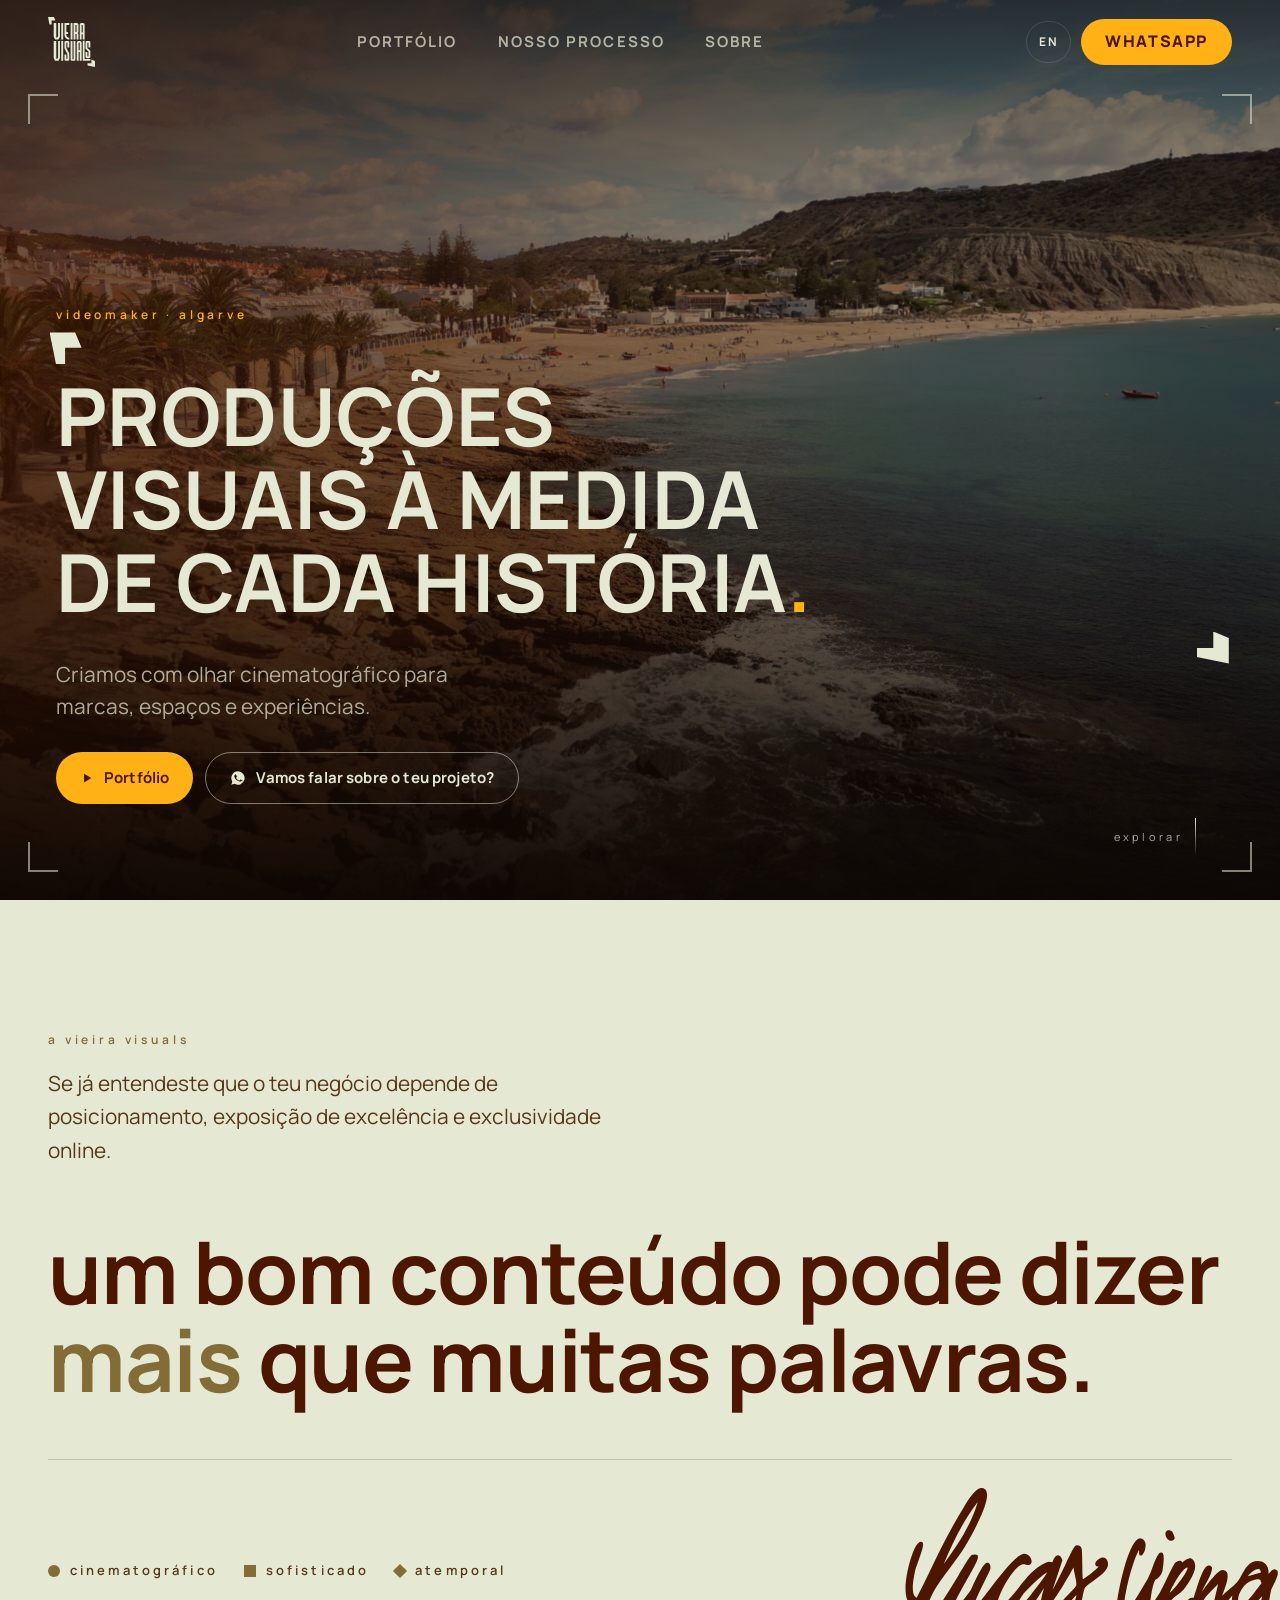
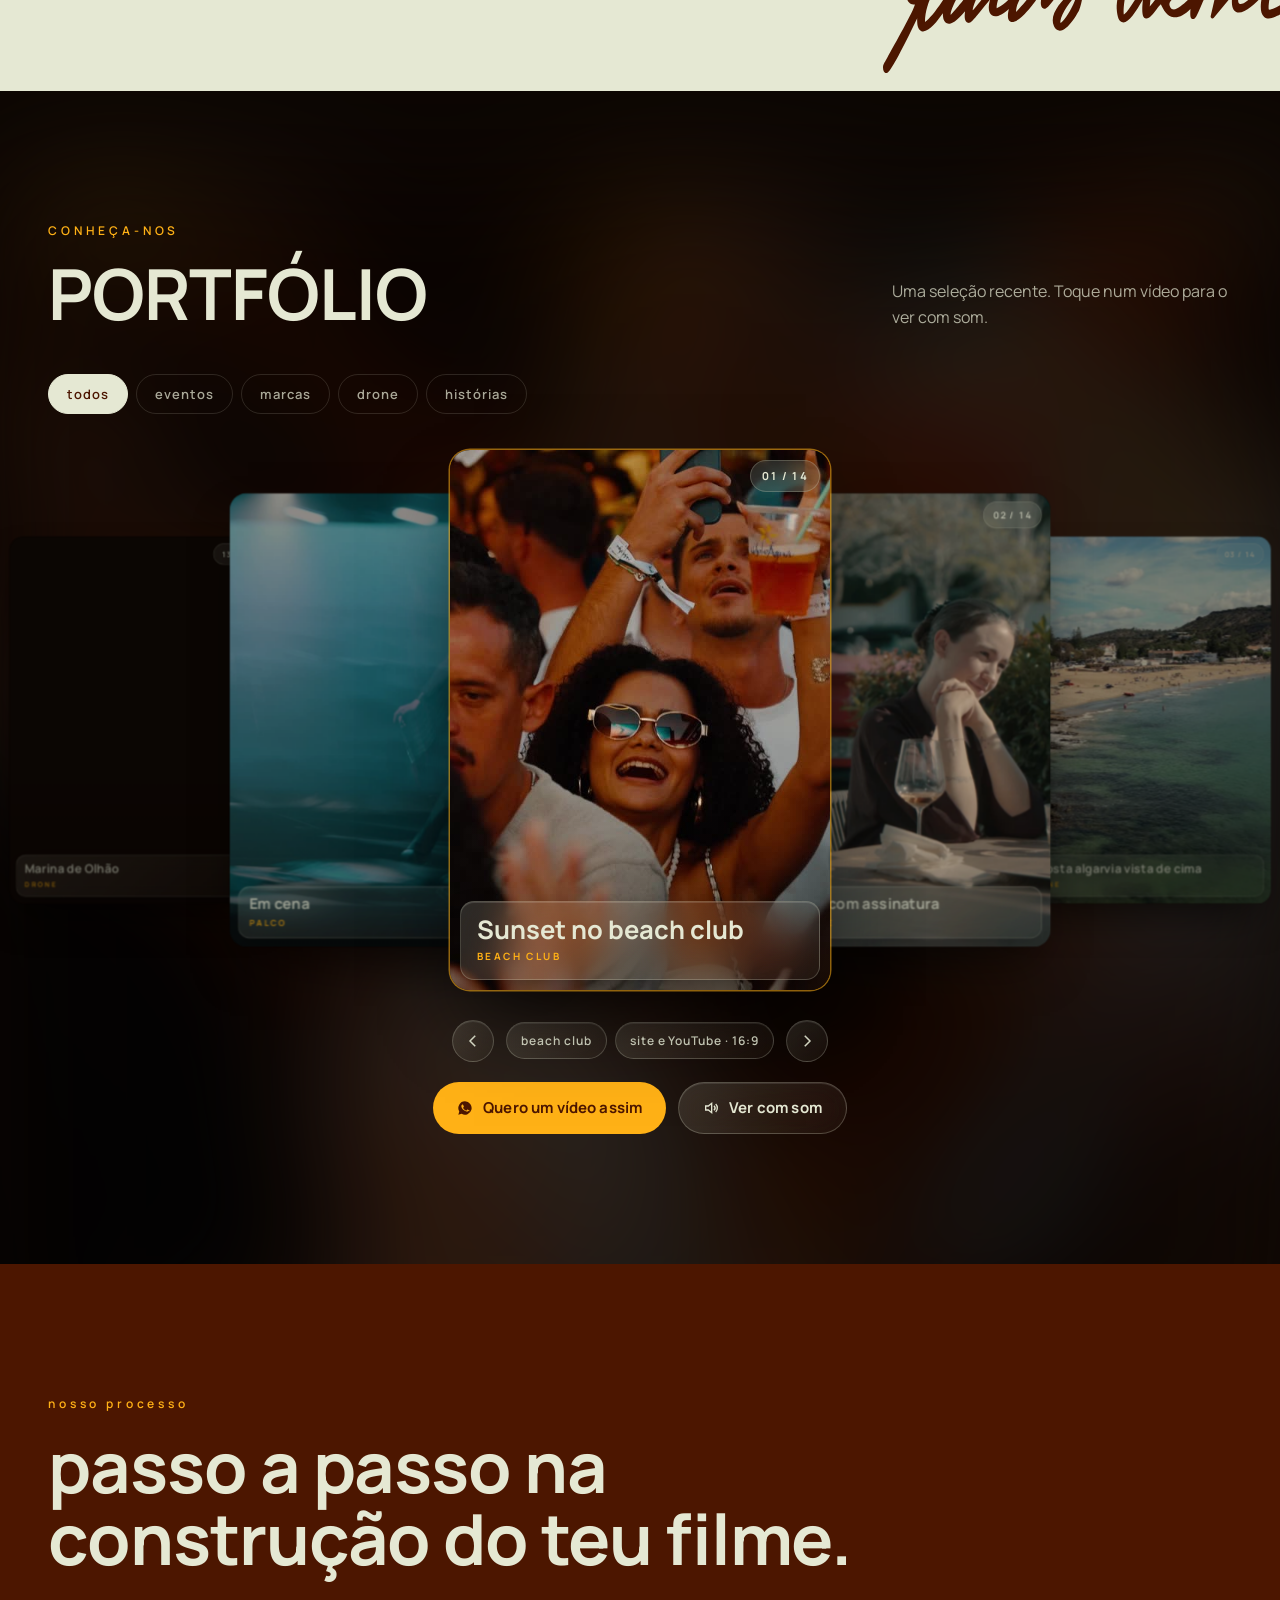
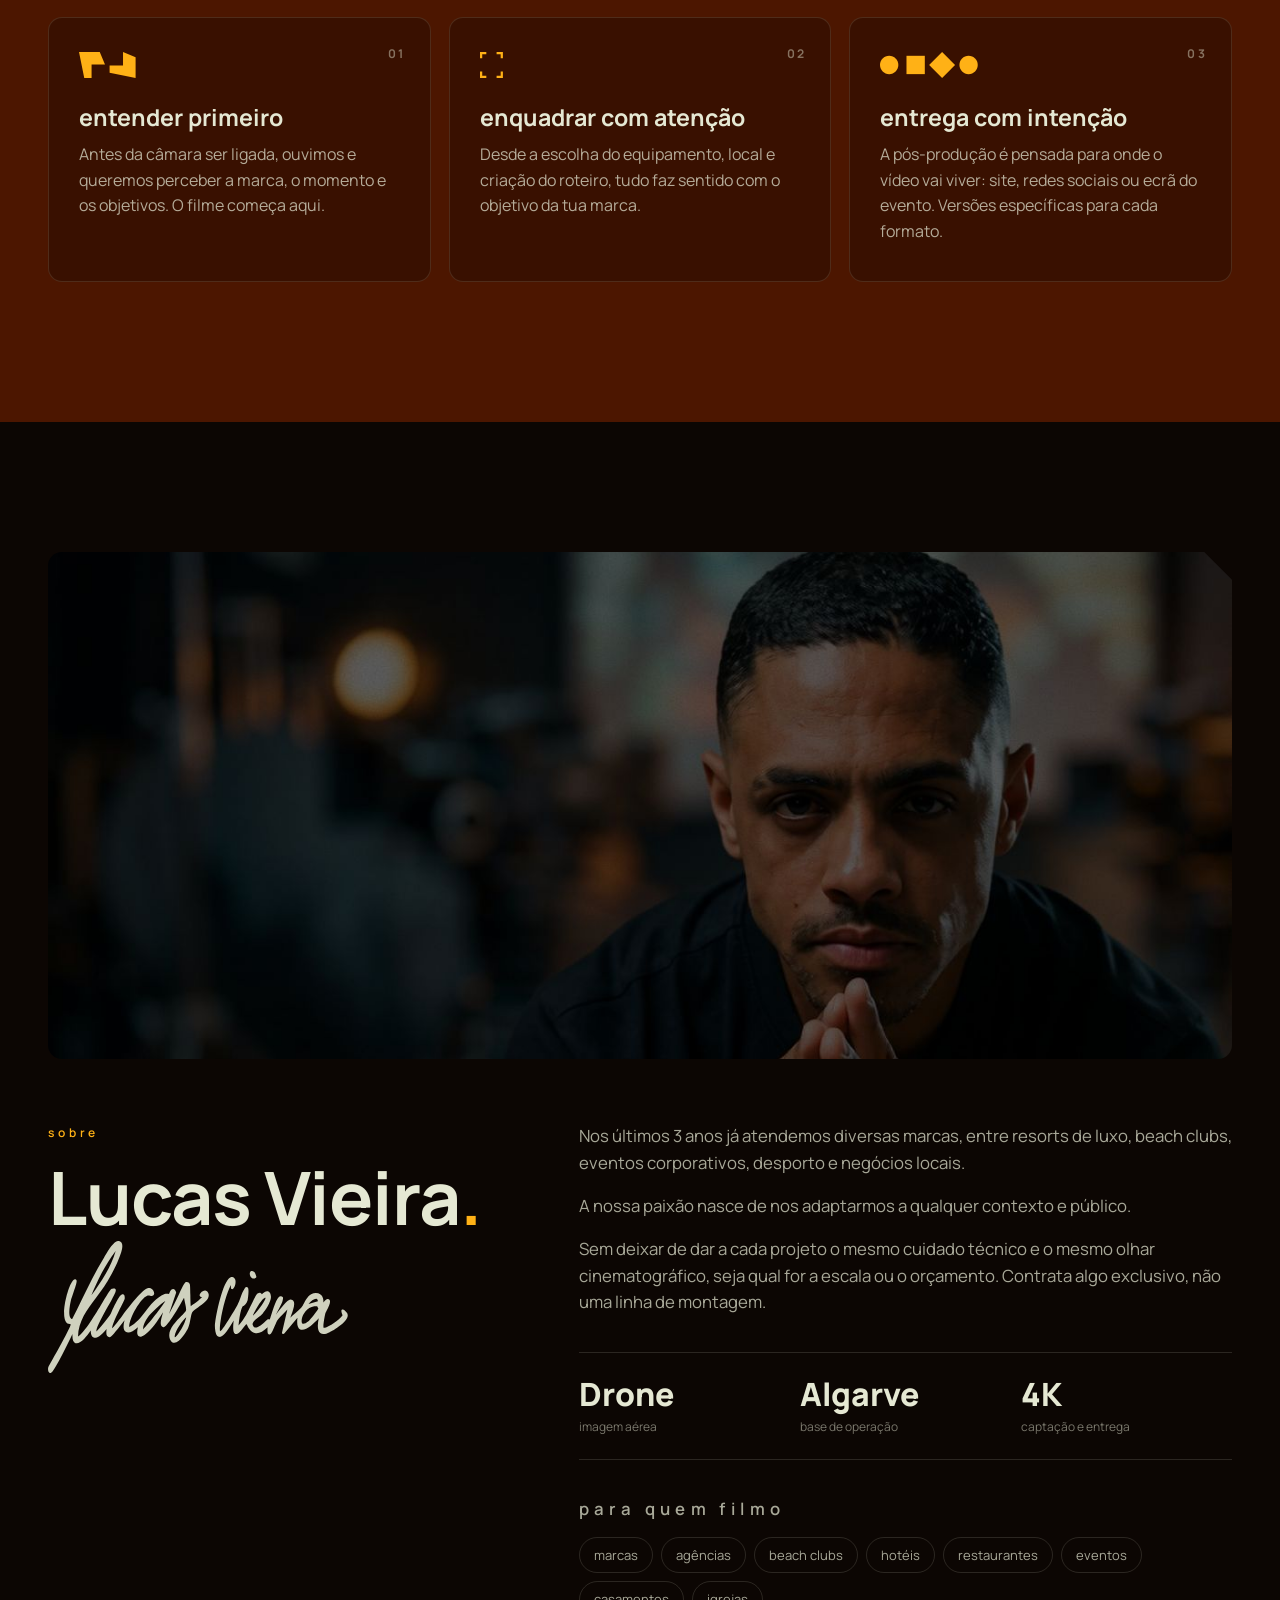
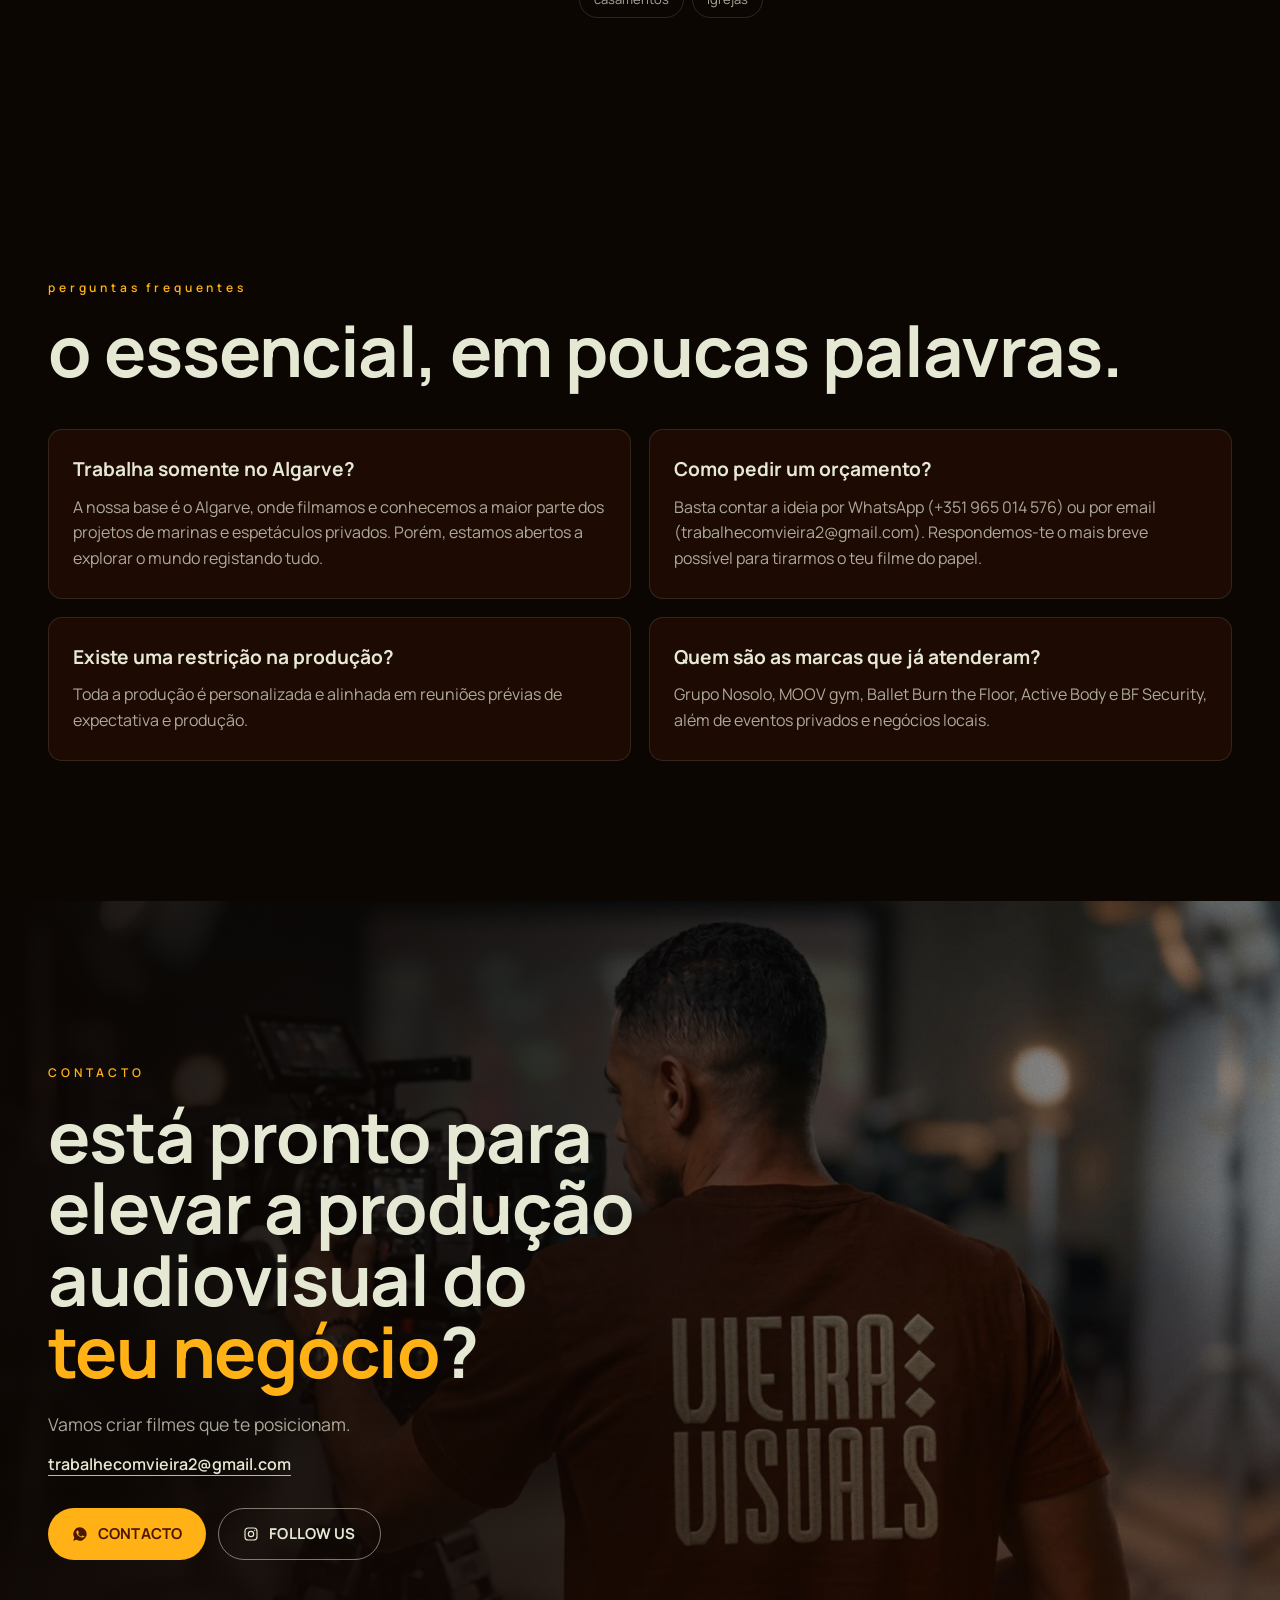
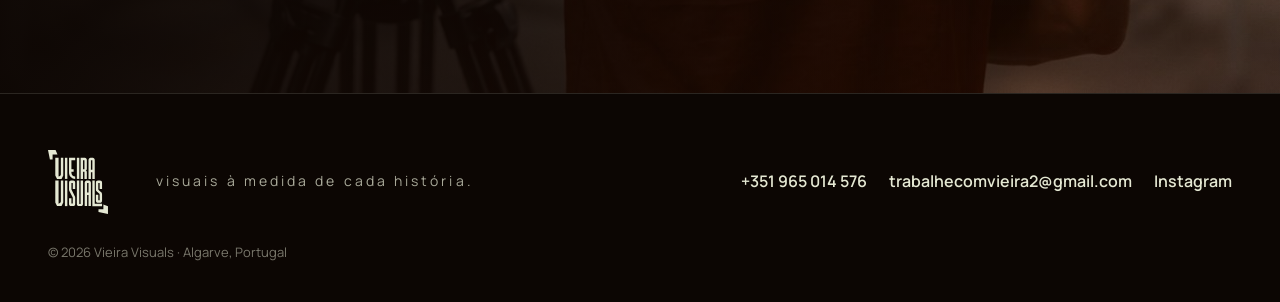
==== commit 5599b960: "Portfólio em cartões com profundidade e vidro fosco Co-Authored-By: Claude Opus 5.5 <noreply@anthrop" ====
--- a/index.html
+++ b/index.html
@@ -205,31 +205,20 @@
       <button type="button" class="chip" data-filter="historias" aria-pressed="false" data-i18n="f.stories">histórias</button>
     </div>
 
-    <div class="reel" id="reel" hidden>
-      <div class="reel__stage" id="reelStage">
-        <img class="reel__bg" alt="" aria-hidden="true">
-        <video class="reel__video" muted playsinline preload="metadata" aria-hidden="true"></video>
-        <div class="reel__vf" aria-hidden="true"><i></i><i></i><i></i><i></i></div>
-        <div class="reel__meta" aria-live="polite">
-          <p class="reel__count"><b id="reelN">01</b><span>/ <span id="reelTotal">14</span></span></p>
-          <p class="reel__tag" id="reelTag"></p>
-          <h3 class="reel__title" id="reelTitle"></h3>
-        </div>
-        <div class="reel__controls">
-          <button class="reel__nav" type="button" id="reelPrev" aria-label="Vídeo anterior"><svg viewBox="0 0 24 24" width="18" height="18" fill="none" stroke="currentColor" stroke-width="2" aria-hidden="true"><path d="m15 5-7 7 7 7"/></svg></button>
-          <button class="reel__nav" type="button" id="reelNext" aria-label="Vídeo seguinte"><svg viewBox="0 0 24 24" width="18" height="18" fill="none" stroke="currentColor" stroke-width="2" aria-hidden="true"><path d="m9 5 7 7-7 7"/></svg></button>
-          <button class="btn btn--amber btn--sm reel__sound" type="button" id="reelSound"><svg viewBox="0 0 24 24" width="16" height="16" fill="none" stroke="currentColor" stroke-width="2" aria-hidden="true"><path d="M4 9v6h4l5 4V5L8 9H4Z"/><path d="M16.5 8.5a5 5 0 0 1 0 7"/><path d="M19 6a8.5 8.5 0 0 1 0 12"/></svg><span data-i18n="reel.sound">ver com som</span></button>
-          <span class="reel__tc" id="reelTc" aria-hidden="true">00:00:00:00</span>
-        </div>
-      </div>
-      <div class="reel__timeline">
-        <div class="reel__ruler" aria-hidden="true"></div>
-        <div class="reel__track">
-          <span class="reel__trackname" aria-hidden="true">V1</span>
-          <div class="reel__scroll">
-            <div class="reel__clips" id="reelClips" role="tablist" aria-label="Linha de tempo do portfólio"></div>
-          </div>
-        </div>
+    <div class="show" id="show" hidden>
+      <img class="show__bg" id="showBg" alt="" aria-hidden="true">
+      <div class="show__deck" id="showDeck" role="group" aria-roledescription="carrossel" aria-label="Portfólio"></div>
+      <div class="show__bar">
+        <button class="show__nav" type="button" id="showPrev" aria-label="Vídeo anterior"><svg viewBox="0 0 24 24" width="18" height="18" fill="none" stroke="currentColor" stroke-width="2" aria-hidden="true"><path d="m15 5-7 7 7 7"/></svg></button>
+        <ul class="show__pills" aria-live="polite">
+          <li id="showTag"></li>
+          <li id="showFmt"></li>
+        </ul>
+        <button class="show__nav" type="button" id="showNext" aria-label="Vídeo seguinte"><svg viewBox="0 0 24 24" width="18" height="18" fill="none" stroke="currentColor" stroke-width="2" aria-hidden="true"><path d="m9 5 7 7-7 7"/></svg></button>
+      </div>
+      <div class="show__ctas">
+        <a class="btn btn--amber" id="showWant" href="https://wa.me/351965014576" target="_blank" rel="noopener"><svg viewBox="0 0 24 24" width="16" height="16" fill="currentColor" aria-hidden="true"><path d="M12 2a10 10 0 0 0-8.6 15.1L2 22l5-1.3A10 10 0 1 0 12 2Zm5.4 14.1c-.2.6-1.3 1.2-1.8 1.2-.5.1-1 .2-3.3-.7-2.8-1.2-4.6-4-4.7-4.2-.1-.2-1.1-1.5-1.1-2.9s.7-2 1-2.3c.2-.3.5-.3.7-.3h.5c.2 0 .4 0 .6.5l.9 2.1c.1.2.1.4 0 .6l-.4.6-.5.6c-.2.2-.3.4-.1.7.2.3.8 1.4 1.8 2.2 1.3 1.1 2.3 1.4 2.6 1.6.3.1.5.1.7-.1l1-1.2c.2-.3.4-.2.7-.1l2 1c.3.1.5.2.6.4 0 .1 0 .7-.2 1.3Z"/></svg><span data-i18n="show.want">Quero um vídeo assim</span></a>
+        <button class="btn btn--ghost" type="button" id="showSound"><svg viewBox="0 0 24 24" width="16" height="16" fill="none" stroke="currentColor" stroke-width="2" aria-hidden="true"><path d="M4 9v6h4l5 4V5L8 9H4Z"/><path d="M16.5 8.5a5 5 0 0 1 0 7"/><path d="M19 6a8.5 8.5 0 0 1 0 12"/></svg><span data-i18n="show.sound">Ver com som</span></button>
       </div>
     </div>
 
--- a/styles.css
+++ b/styles.css
@@ -299,55 +299,56 @@
 .contact__bg{object-position:68% 30%;}
 .manifesto{overflow:hidden;}
 
-/* ---------- portfólio: timeline de montagem ---------- */
-.has-reel .grid{display:none;}
-.reel{margin-top:6px;}
-.reel__stage{position:relative;width:100vw;margin-left:calc(50% - 50vw);aspect-ratio:4/5;max-height:84svh;overflow:hidden;background:#000;cursor:pointer;isolation:isolate;}
-.reel__bg{position:absolute;inset:-8%;width:116%;height:116%;object-fit:cover;filter:blur(30px) brightness(.42) saturate(1.1);z-index:-1;}
-.reel__video{position:absolute;inset:0;width:100%;height:100%;object-fit:cover;opacity:0;transition:opacity .7s var(--ease);}
-.reel__stage[data-o="v"] .reel__video{object-fit:contain;}
-.reel__stage.is-ready .reel__video{opacity:1;}
-.reel__stage::after{content:'';position:absolute;inset:0;pointer-events:none;background:linear-gradient(180deg,rgba(12,6,3,.5) 0%,rgba(12,6,3,0) 24%,rgba(12,6,3,0) 52%,rgba(12,6,3,.88) 100%);}
-.reel__vf i{position:absolute;z-index:2;width:26px;height:26px;border:0 solid var(--linho);opacity:.8;pointer-events:none;}
-.reel__vf i:nth-child(1){top:18px;left:18px;border-top-width:2px;border-left-width:2px;}
-.reel__vf i:nth-child(2){top:18px;right:18px;border-top-width:2px;border-right-width:2px;}
-.reel__vf i:nth-child(3){bottom:18px;left:18px;border-bottom-width:2px;border-left-width:2px;}
-.reel__vf i:nth-child(4){bottom:18px;right:18px;border-bottom-width:2px;border-right-width:2px;}
-.reel__meta{position:absolute;z-index:3;left:calc(var(--gutter) + 12px);right:calc(var(--gutter) + 12px);bottom:96px;display:flex;flex-direction:column;gap:6px;pointer-events:none;}
-.reel__count{display:flex;align-items:baseline;gap:10px;line-height:.9;color:var(--linho);font-variant-numeric:tabular-nums;}
-.reel__count b{font-size:clamp(3rem,10vw,6.4rem);font-weight:800;letter-spacing:-.02em;}
-.reel__count span{font-size:clamp(1rem,2.4vw,1.5rem);font-weight:600;color:var(--text-3);}
-.reel__tag{margin-top:10px;font-size:11px;font-weight:700;letter-spacing:.3em;text-transform:uppercase;color:var(--ambar);}
-.reel__title{max-width:24ch;font-size:clamp(1.35rem,3.4vw,2.5rem);font-weight:700;line-height:1.08;color:var(--linho);text-transform:none;}
-.reel__controls{position:absolute;z-index:3;left:calc(var(--gutter) + 12px);right:calc(var(--gutter) + 12px);bottom:30px;display:flex;align-items:center;gap:10px;}
-.reel__nav{width:42px;height:42px;border-radius:50%;display:grid;place-items:center;border:1.5px solid rgba(229,232,211,.45);color:var(--linho);background:rgba(12,6,3,.35);backdrop-filter:blur(6px);transition:border-color .2s,background .2s;}
-.reel__nav:hover{border-color:var(--linho);background:rgba(12,6,3,.6);}
-.reel__sound{margin-left:6px;}
-.reel__tc{margin-left:auto;font-size:12px;font-weight:700;letter-spacing:.16em;color:var(--text-2);font-variant-numeric:tabular-nums;}
-.reel__timeline{margin-top:18px;}
-.reel__ruler{height:12px;margin-left:44px;background:
-  repeating-linear-gradient(90deg,rgba(229,232,211,.55) 0 1px,transparent 1px 60px) bottom/100% 12px no-repeat,
-  repeating-linear-gradient(90deg,rgba(229,232,211,.25) 0 1px,transparent 1px 12px) bottom/100% 6px no-repeat;}
-.reel__track{display:flex;align-items:stretch;}
-.reel__trackname{flex:none;width:36px;margin-right:8px;display:grid;place-items:center;border-radius:6px;background:var(--choc);font-size:11px;font-weight:800;letter-spacing:.1em;color:var(--linho);}
-.reel__scroll{flex:1;min-width:0;overflow-x:auto;scrollbar-width:none;}
-.reel__scroll::-webkit-scrollbar{display:none;}
-.reel__clips{display:flex;gap:3px;padding:4px 0 6px;}
-.reel__clip{position:relative;flex:none;width:150px;height:62px;border-radius:5px;overflow:hidden;background:var(--mogno);border:1.5px solid rgba(229,232,211,.12);opacity:.5;transition:opacity .3s,border-color .3s;}
-.reel__clip[data-o="v"]{width:92px;}
-.reel__clip img{width:100%;height:100%;object-fit:cover;filter:saturate(.85);}
-.reel__clip:hover{opacity:.85;}
-.reel__clip.is-on{opacity:1;border-color:var(--ambar);}
-.reel__clip[hidden]{display:none;}
-.reel__cliplabel{position:absolute;left:6px;top:4px;font-size:9px;font-weight:800;letter-spacing:.18em;text-transform:uppercase;color:var(--linho);text-shadow:0 1px 4px rgba(0,0,0,.7);}
-.reel__playhead{position:absolute;top:0;bottom:0;left:0;display:none;width:2px;background:var(--ambar);box-shadow:0 0 0 1px rgba(12,6,3,.35);}
-.reel__playhead::before{content:'';position:absolute;top:-1px;left:-4px;border:5px solid transparent;border-top-color:var(--ambar);}
-.reel__clip.is-on .reel__playhead{display:block;}
+/* ---------- portfólio: cartões em profundidade ---------- */
+.works{position:relative;overflow:hidden;isolation:isolate;}
+.has-show .grid{display:none;}
+.show{position:relative;}
+.show__bg{position:absolute;z-index:-1;top:-30%;left:50%;width:100vw;height:160%;transform:translateX(-50%) scale(1.1);object-fit:cover;filter:blur(60px) brightness(.32) saturate(1.2);opacity:.9;transition:opacity .6s;pointer-events:none;}
+.show__deck{--w:min(68vw,300px);position:relative;height:calc(var(--w) * 1.42);margin:8px 0 22px;touch-action:pan-y;user-select:none;cursor:grab;}
+.show__card{--o:0;--a:0;position:absolute;top:0;left:50%;width:var(--w);height:100%;border-radius:20px;overflow:hidden;background:var(--bg-2);
+  box-shadow:0 30px 60px -20px rgba(0,0,0,.7);
+  transform:translateX(calc(-50% + var(--o) * var(--w) * .58)) scale(calc(1 - var(--a) * .14));
+  filter:brightness(calc(1 - var(--a) * .22));
+  transition:transform .7s var(--ease),filter .7s var(--ease),opacity .5s;}
+.show__card[hidden]{display:none;}
+.show__card > img,.show__video{position:absolute;inset:0;width:100%;height:100%;object-fit:cover;}
+.show__video{opacity:0;transition:opacity .6s;}
+.show__card.is-ready .show__video{opacity:1;}
+.show__card::after{content:'';position:absolute;inset:0;background:linear-gradient(180deg,rgba(12,6,3,0) 50%,rgba(12,6,3,.85) 100%);pointer-events:none;}
+.show__card.is-on{cursor:pointer;box-shadow:0 0 0 1.5px rgba(255,177,22,.55),0 40px 80px -24px rgba(0,0,0,.85);}
+/* contador encaixado no canto, como a bandeira de enquadramento da marca */
+.show__n{position:absolute;z-index:2;top:0;right:0;padding:7px 12px 8px 14px;border-bottom-left-radius:14px;background:var(--bg);font-size:11px;font-weight:700;letter-spacing:.12em;color:var(--linho);font-variant-numeric:tabular-nums;}
+.show__cap{position:absolute;z-index:2;left:16px;right:16px;bottom:16px;display:flex;flex-direction:column;gap:4px;}
+.show__title{font-size:clamp(1.05rem,4.4vw,1.6rem);font-weight:700;line-height:1.1;color:var(--linho);}
+.show__tag{font-size:10px;font-weight:700;letter-spacing:.24em;text-transform:uppercase;color:var(--ambar);}
+.show__card:not(.is-on) .show__cap{opacity:.85;}
+.show__card:not(.is-on) .show__title{font-size:clamp(.85rem,3vw,1.1rem);}
+.show__bar{display:flex;align-items:center;justify-content:center;gap:12px;}
+.show__pills{display:flex;flex-wrap:wrap;justify-content:center;gap:8px;}
+.show__pills li{padding:8px 14px;border-radius:999px;background:rgba(229,232,211,.1);border:1px solid rgba(229,232,211,.16);backdrop-filter:blur(8px);font-size:12px;font-weight:600;letter-spacing:.08em;color:var(--linho);}
+.show__pills li:empty{display:none;}
+.show__nav{flex:none;width:42px;height:42px;border-radius:50%;display:grid;place-items:center;border:1.5px solid rgba(229,232,211,.4);color:var(--linho);background:rgba(12,6,3,.35);backdrop-filter:blur(6px);transition:border-color .2s,background .2s;}
+.show__nav:hover{border-color:var(--linho);background:rgba(12,6,3,.6);}
+.show__ctas{display:flex;flex-wrap:wrap;justify-content:center;gap:12px;margin-top:20px;}
 @media (min-width:900px){
-  .reel__stage{aspect-ratio:2.39/1;}
-  .reel__meta{bottom:104px;}
-  .reel__vf i{width:34px;height:34px;}
-  .reel__clip{width:196px;height:80px;}
-  .reel__clip[data-o="v"]{width:112px;}
-}
-@media (prefers-reduced-motion:reduce){.reel__video{transition:none;}}
+  .show__deck{--w:min(30vw,380px);margin:20px 0 30px;}
+  .show__card{transform:translateX(calc(-50% + var(--o) * var(--w) * .66)) scale(calc(1 - var(--a) * .16));}
+}
+@media (prefers-reduced-motion:reduce){.show__card,.show__video{transition:none;}}
+
+/* ---------- vidro fosco (frosted) ---------- */
+.show__card::after{background:linear-gradient(180deg,rgba(12,6,3,0) 62%,rgba(12,6,3,.35) 100%);}
+.show__cap{left:10px;right:10px;bottom:10px;padding:14px 16px 15px;border-radius:14px;
+  background:linear-gradient(135deg,rgba(229,232,211,.16),rgba(229,232,211,.05));
+  border:1px solid rgba(229,232,211,.22);
+  -webkit-backdrop-filter:blur(18px) saturate(1.4);backdrop-filter:blur(18px) saturate(1.4);
+  box-shadow:inset 0 1px 0 rgba(255,255,255,.12),0 10px 30px -12px rgba(0,0,0,.6);}
+.show__card:not(.is-on) .show__cap{padding:10px 12px;}
+.show__n{top:10px;right:10px;padding:6px 11px;border-radius:999px;border:1px solid rgba(229,232,211,.22);
+  background:rgba(229,232,211,.12);-webkit-backdrop-filter:blur(14px);backdrop-filter:blur(14px);}
+.show__pills li,.show__nav,.show__ctas .btn--ghost{
+  background:linear-gradient(135deg,rgba(229,232,211,.14),rgba(229,232,211,.04));
+  border:1px solid rgba(229,232,211,.24);
+  -webkit-backdrop-filter:blur(16px) saturate(1.3);backdrop-filter:blur(16px) saturate(1.3);
+  box-shadow:inset 0 1px 0 rgba(255,255,255,.1);}
+.show__nav:hover,.show__ctas .btn--ghost:hover{background:rgba(229,232,211,.2);border-color:rgba(229,232,211,.45);}
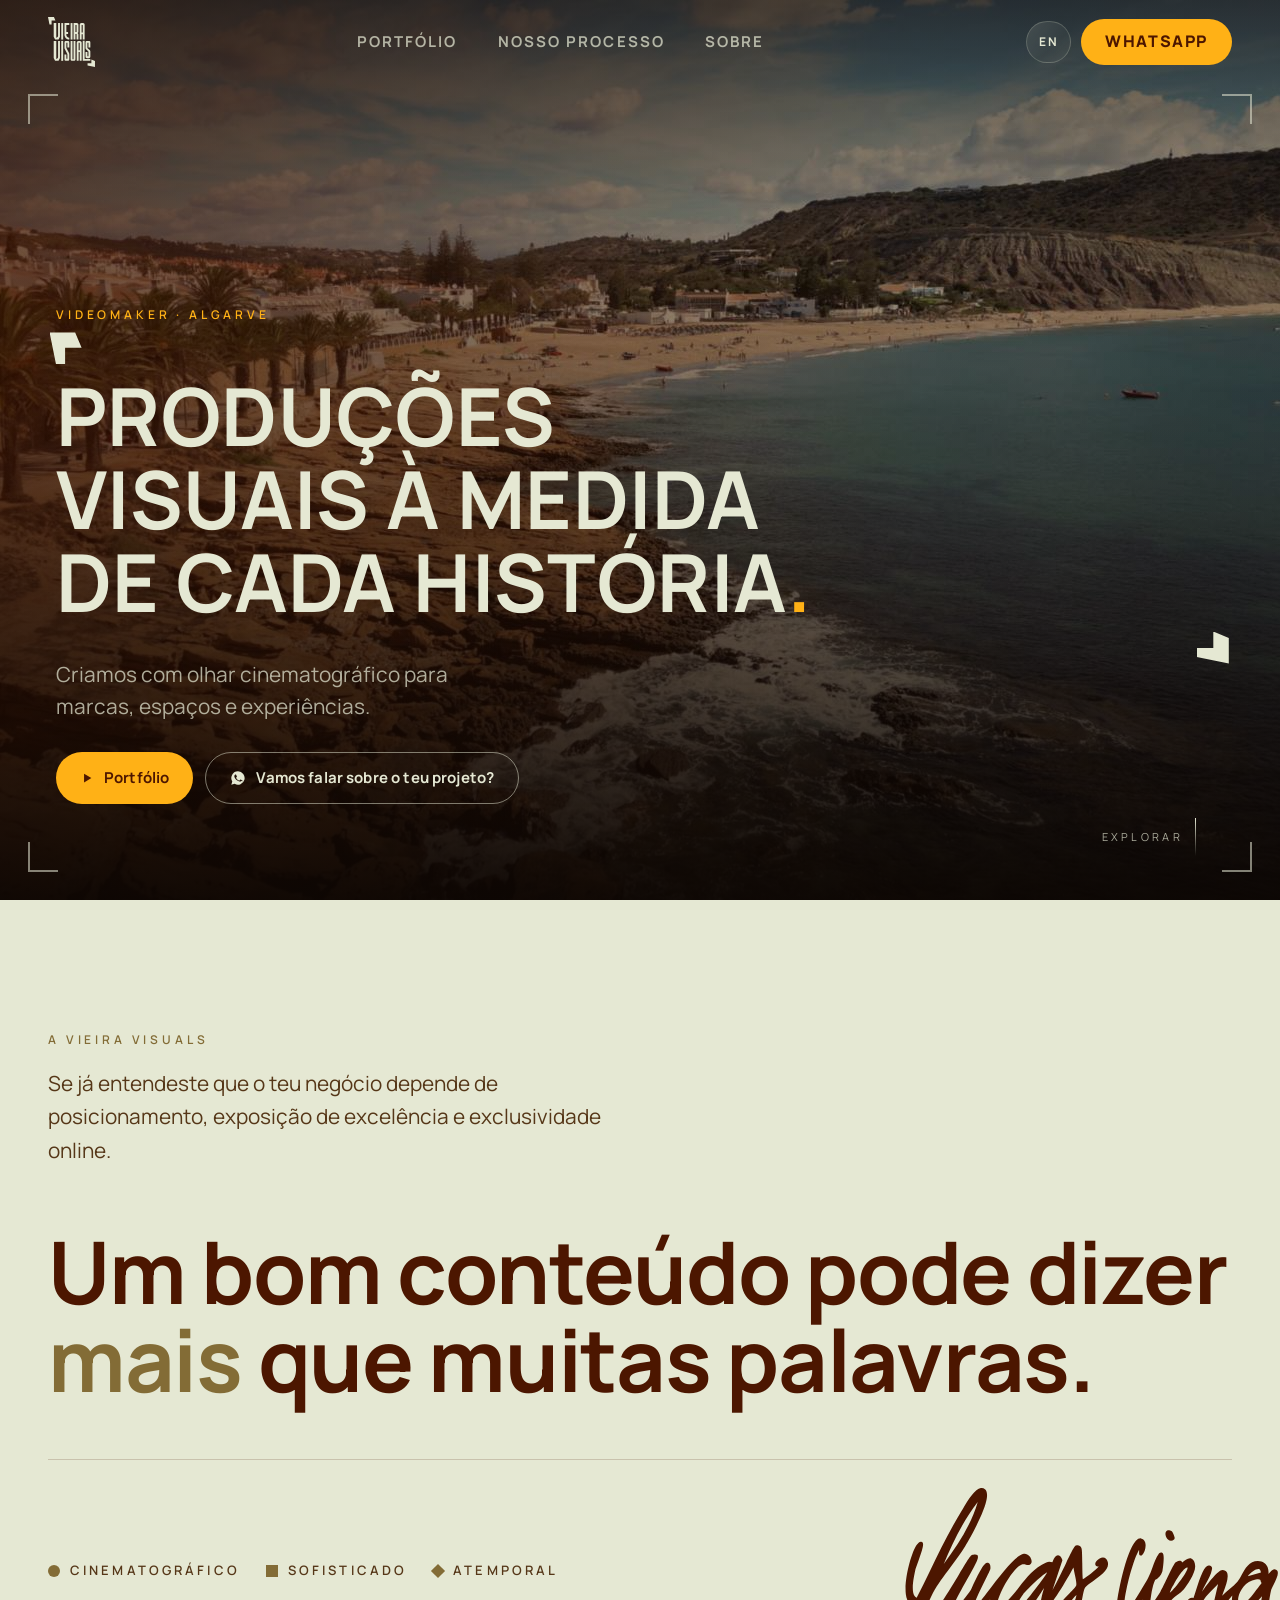
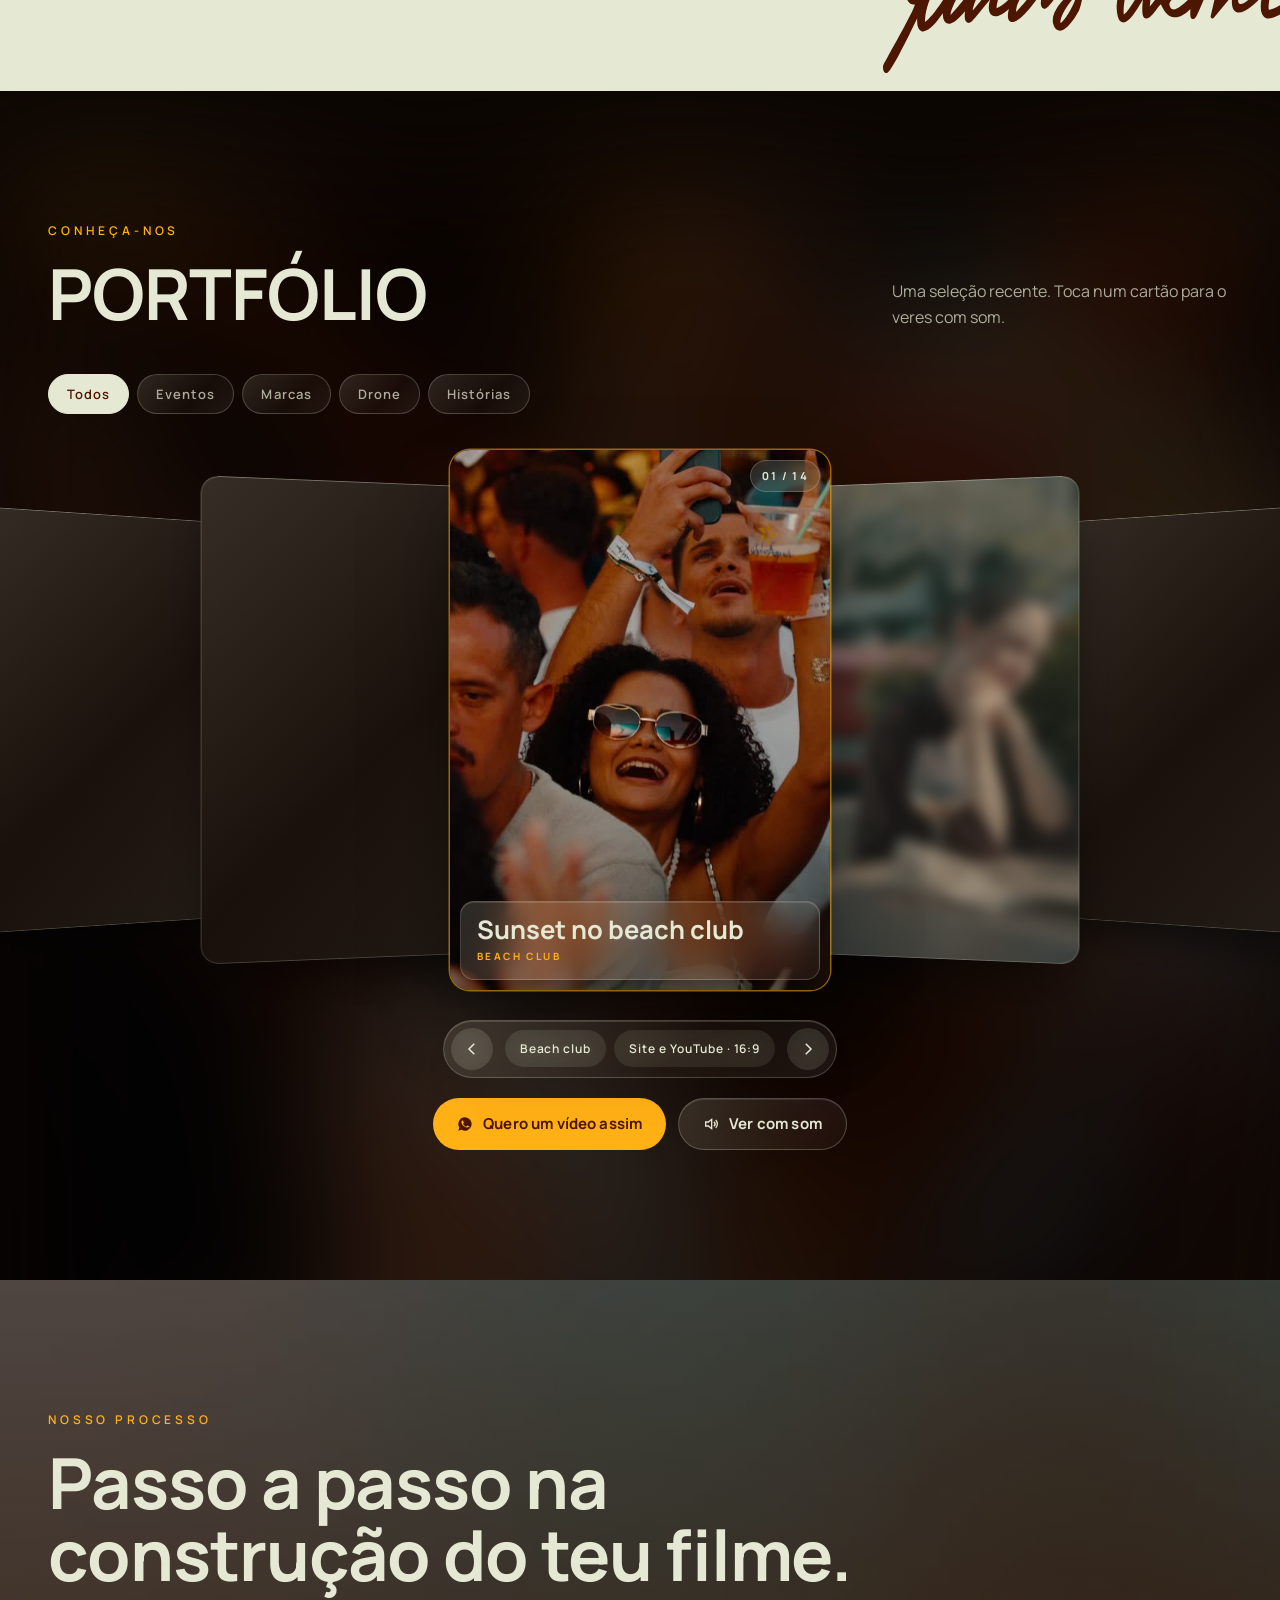
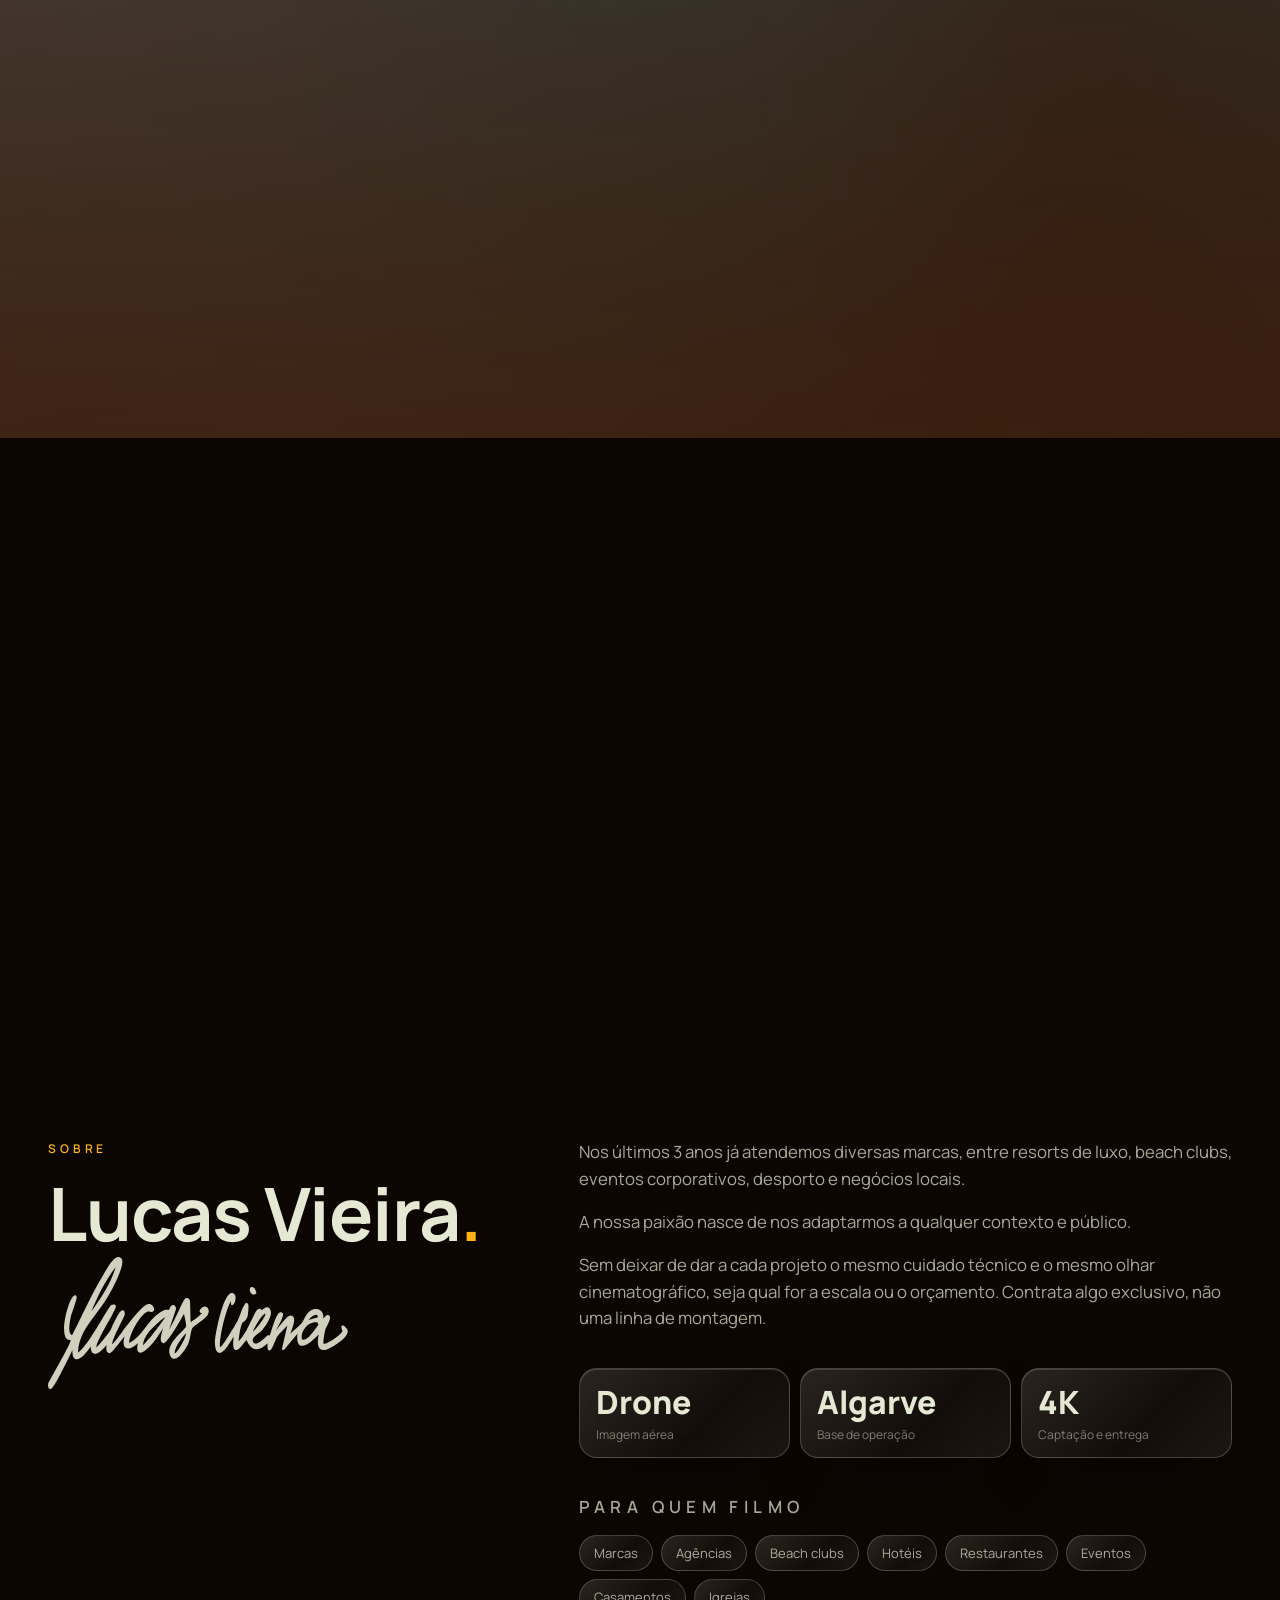
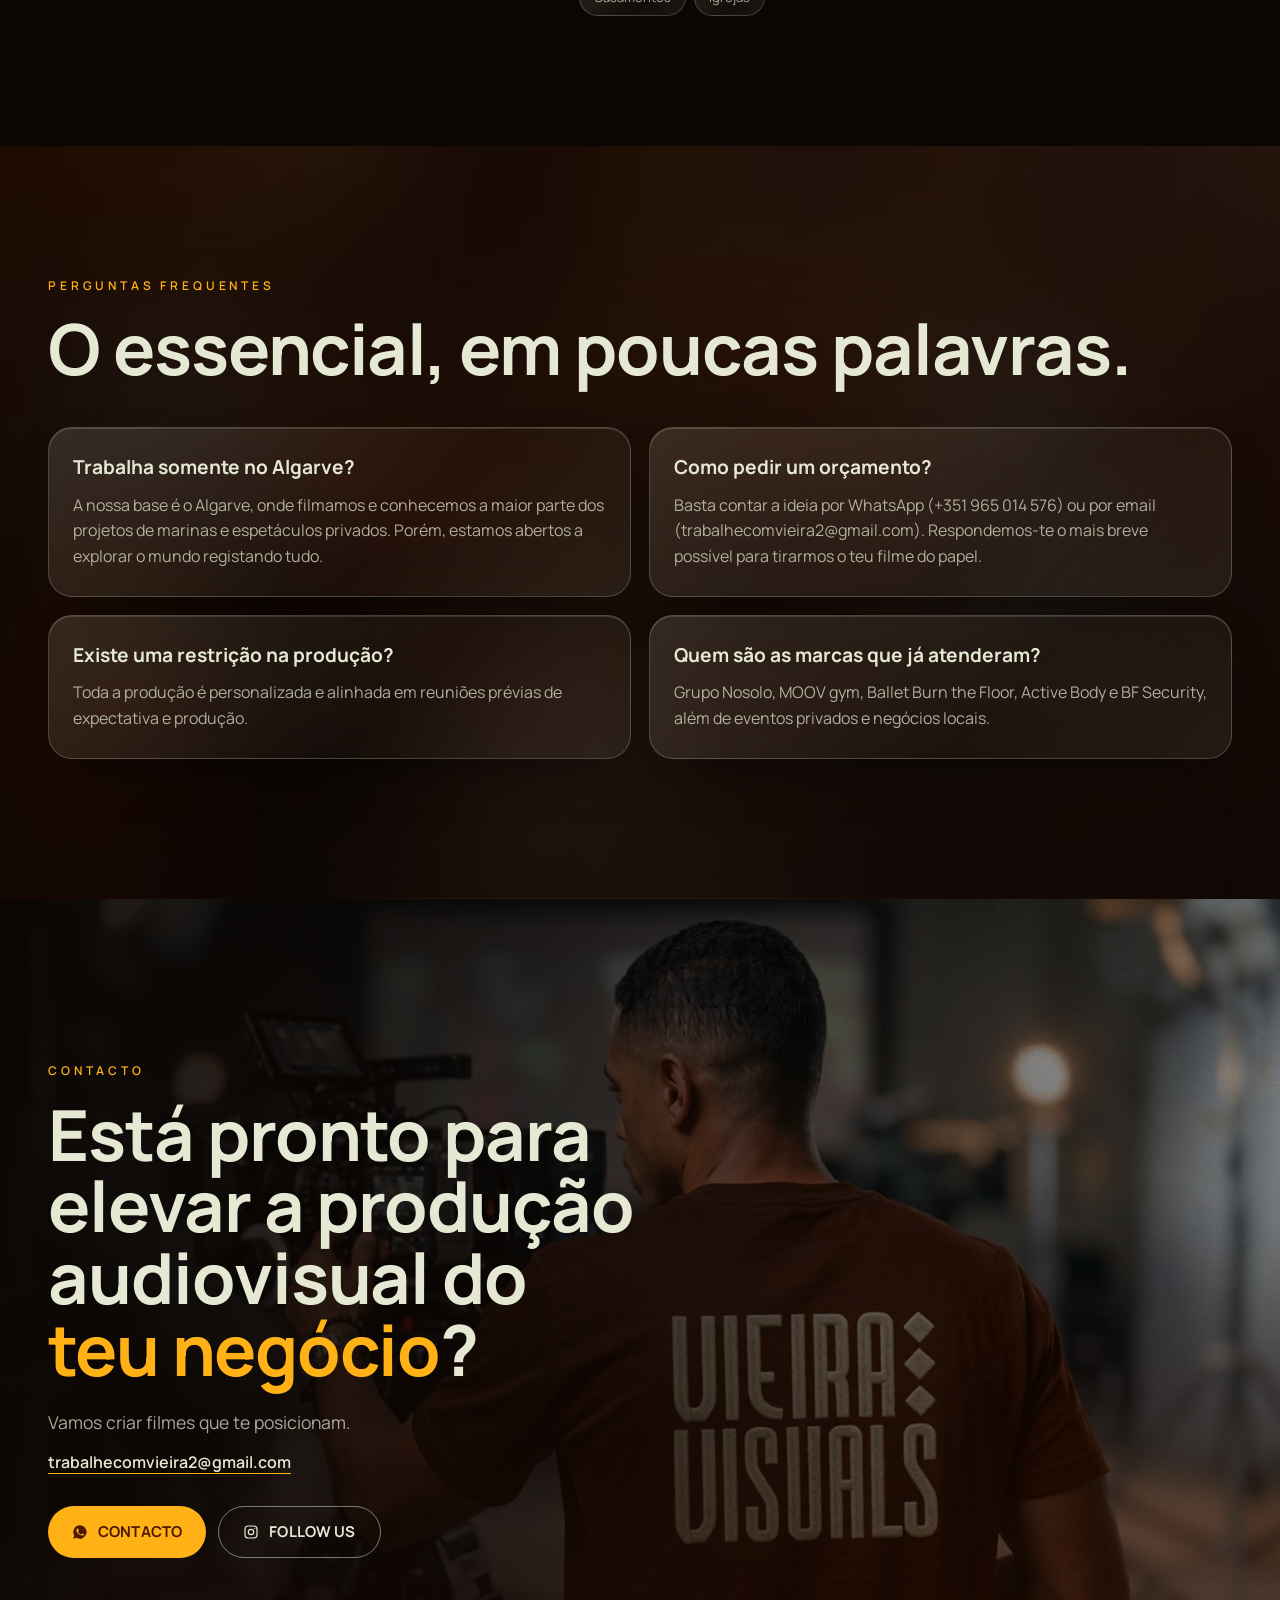
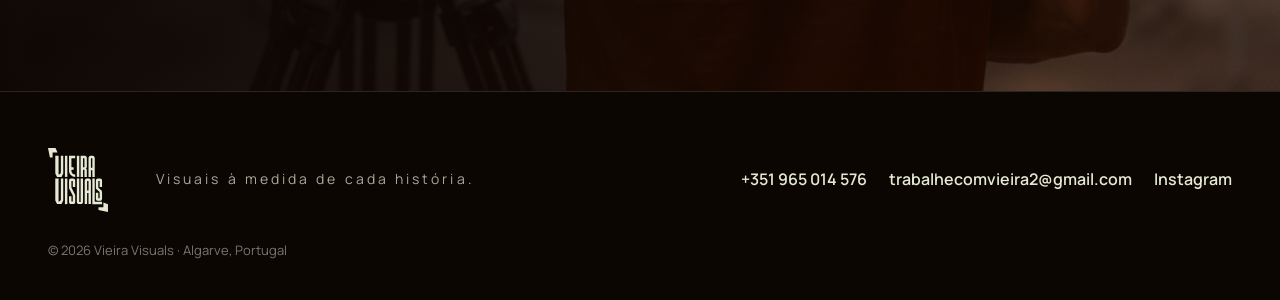
==== commit ca606d2c: "Maiúsculas coerentes, autoplay do carrossel, foco no centro e vidro fosco em todas as colunas Co-Aut" ====
--- a/index.html
+++ b/index.html
@@ -108,9 +108,9 @@
     <img src="assets/brand/logo-linho.svg" alt="Vieira Visuals" width="314" height="335">
   </a>
   <nav class="nav__links" aria-label="Principal">
-    <a href="#trabalhos" data-i18n="nav.work">portfólio</a>
-    <a href="#processo" data-i18n="nav.process">nosso processo</a>
-    <a href="#sobre" data-i18n="nav.about">sobre</a>
+    <a href="#trabalhos" data-i18n="nav.work">Portfólio</a>
+    <a href="#processo" data-i18n="nav.process">Nosso processo</a>
+    <a href="#sobre" data-i18n="nav.about">Sobre</a>
   </nav>
   <div class="nav__right">
     <button class="lang" type="button" data-lang-toggle aria-label="Mudar para inglês">EN</button>
@@ -121,9 +121,9 @@
 
 <div class="menu" id="menu" aria-hidden="true">
   <nav class="menu__links" aria-label="Menu">
-    <a href="#trabalhos" data-i18n="nav.work">portfólio</a>
-    <a href="#processo" data-i18n="nav.process">nosso processo</a>
-    <a href="#sobre" data-i18n="nav.about">sobre</a>
+    <a href="#trabalhos" data-i18n="nav.work">Portfólio</a>
+    <a href="#processo" data-i18n="nav.process">Nosso processo</a>
+    <a href="#sobre" data-i18n="nav.about">Sobre</a>
   </nav>
   <div class="menu__foot">
     <a class="btn btn--amber" href="https://wa.me/351965014576?text=Ol%C3%A1%20Lucas!%20Vim%20pelo%20site%20e%20queria%20falar%20sobre%20um%20projeto." target="_blank" rel="noopener" data-i18n="cta.idea">Tirar a ideia do papel</a>
@@ -148,10 +148,10 @@
   <div class="viewfinder" aria-hidden="true"><i></i><i></i><i></i><i></i></div>
 
   <div class="hero__inner">
-    <p class="label label--amber" data-i18n="hero.eyebrow">videomaker · algarve</p>
+    <p class="label label--amber" data-i18n="hero.eyebrow">Videomaker · Algarve</p>
     <h1 id="heroTitle" class="hero__title">
       <span class="flag flag--tl" aria-hidden="true"></span>
-      <span data-i18n-html="hero.title">produções visuais à medida<br>de cada história<em>.</em></span>
+      <span data-i18n-html="hero.title">Produções visuais à medida<br>de cada história<em>.</em></span>
       <span class="flag flag--br" aria-hidden="true"></span>
     </h1>
     <p class="hero__sub" data-i18n="hero.sub">Criamos com olhar cinematográfico para marcas, espaços e experiências.</p>
@@ -166,20 +166,20 @@
       </a>
     </div>
   </div>
-  <a class="hero__cue" href="#manifesto"><span data-i18n="hero.cue">explorar</span><i aria-hidden="true"></i></a>
+  <a class="hero__cue" href="#manifesto"><span data-i18n="hero.cue">Explorar</span><i aria-hidden="true"></i></a>
 </section>
 
 <!-- ============ MANIFESTO (linho) ============ -->
 <section class="manifesto" id="manifesto" aria-labelledby="manifestoTitle">
   <div class="wrap">
-    <p class="label" data-i18n="man.eyebrow">a vieira visuals</p>
+    <p class="label" data-i18n="man.eyebrow">A Vieira Visuals</p>
     <p class="manifesto__lead" data-reveal data-i18n="man.lead">Se já entendeste que o teu negócio depende de posicionamento, exposição de excelência e exclusividade online.</p>
     <h2 class="manifesto__big" id="manifestoTitle" data-reveal data-i18n-html="man.big">Um bom conteúdo pode dizer <em>mais</em> que muitas palavras.</h2>
     <div class="manifesto__foot" data-reveal>
       <ul class="keywords" aria-label="Palavras da marca">
-        <li><i class="shape shape--circle" aria-hidden="true"></i><span data-i18n="kw.1">cinematográfico</span></li>
-        <li><i class="shape shape--square" aria-hidden="true"></i><span data-i18n="kw.2">sofisticado</span></li>
-        <li><i class="shape shape--diamond" aria-hidden="true"></i><span data-i18n="kw.3">atemporal</span></li>
+        <li><i class="shape shape--circle" aria-hidden="true"></i><span data-i18n="kw.1">Cinematográfico</span></li>
+        <li><i class="shape shape--square" aria-hidden="true"></i><span data-i18n="kw.2">Sofisticado</span></li>
+        <li><i class="shape shape--diamond" aria-hidden="true"></i><span data-i18n="kw.3">Atemporal</span></li>
       </ul>
       <img class="manifesto__sign" src="assets/brand/assinatura-mogno.svg" alt="Assinatura de Lucas Vieira" width="495" height="218" loading="lazy">
     </div>
@@ -191,18 +191,18 @@
   <div class="wrap">
     <div class="head">
       <div>
-        <p class="label label--amber" data-i18n="works.eyebrow">conheça-nos</p>
-        <h2 id="worksTitle" data-i18n="works.title">portfólio</h2>
-      </div>
-      <p class="head__sub" data-i18n="works.sub">Uma seleção recente. Toque num vídeo para o ver com som.</p>
+        <p class="label label--amber" data-i18n="works.eyebrow">Conheça-nos</p>
+        <h2 id="worksTitle" data-i18n="works.title">Portfólio</h2>
+      </div>
+      <p class="head__sub" data-i18n="works.sub">Uma seleção recente. Toca num cartão para o veres com som.</p>
     </div>
 
     <div class="filters" role="group" aria-label="Filtrar portfólio">
-      <button type="button" class="chip is-on" data-filter="all" aria-pressed="true" data-i18n="f.all">todos</button>
-      <button type="button" class="chip" data-filter="eventos" aria-pressed="false" data-i18n="f.events">eventos</button>
-      <button type="button" class="chip" data-filter="marcas" aria-pressed="false" data-i18n="f.brands">marcas</button>
-      <button type="button" class="chip" data-filter="drone" aria-pressed="false" data-i18n="f.drone">drone</button>
-      <button type="button" class="chip" data-filter="historias" aria-pressed="false" data-i18n="f.stories">histórias</button>
+      <button type="button" class="chip is-on" data-filter="all" aria-pressed="true" data-i18n="f.all">Todos</button>
+      <button type="button" class="chip" data-filter="eventos" aria-pressed="false" data-i18n="f.events">Eventos</button>
+      <button type="button" class="chip" data-filter="marcas" aria-pressed="false" data-i18n="f.brands">Marcas</button>
+      <button type="button" class="chip" data-filter="drone" aria-pressed="false" data-i18n="f.drone">Drone</button>
+      <button type="button" class="chip" data-filter="historias" aria-pressed="false" data-i18n="f.stories">Histórias</button>
     </div>
 
     <div class="show" id="show" hidden>
@@ -226,85 +226,85 @@
       <article class="work" data-cat="eventos" data-o="h">
         <button class="work__btn" type="button" data-video="assets/video/beach-club-sunset.mp4" data-key="w1">
           <img src="assets/video/posters/beach-club-sunset.jpg" alt="Público a dançar ao pôr do sol num beach club" width="1280" height="720" loading="lazy" decoding="async">
-          <span class="work__meta"><span class="work__tag" data-i18n="w1.c">beach club</span><span class="work__title" data-i18n="w1.t">Sunset no beach club</span></span>
+          <span class="work__meta"><span class="work__tag" data-i18n="w1.c">Beach club</span><span class="work__title" data-i18n="w1.t">Sunset no beach club</span></span>
         </button>
       </article>
       <article class="work" data-cat="marcas" data-o="v">
         <button class="work__btn" type="button" data-video="assets/video/restaurante-esplanada.mp4" data-key="w3">
           <img src="assets/video/posters/restaurante-esplanada.jpg" alt="Cliente numa esplanada com um copo de vinho" width="720" height="1280" loading="lazy" decoding="async">
-          <span class="work__meta"><span class="work__tag" data-i18n="w3.c">restaurante</span><span class="work__title" data-i18n="w3.t">Esplanada com assinatura</span></span>
+          <span class="work__meta"><span class="work__tag" data-i18n="w3.c">Restaurante</span><span class="work__title" data-i18n="w3.t">Esplanada com assinatura</span></span>
         </button>
       </article>
       <article class="work" data-cat="drone" data-o="h">
         <button class="work__btn" type="button" data-video="assets/video/drone-costa-algarve.mp4" data-key="w2" data-silent>
           <img src="assets/video/posters/drone-costa-algarve.jpg" alt="Praia e falésias do Algarve filmadas de drone" width="1280" height="720" loading="lazy" decoding="async">
-          <span class="work__meta"><span class="work__tag" data-i18n="w2.c">drone</span><span class="work__title" data-i18n="w2.t">A costa algarvia vista de cima</span></span>
+          <span class="work__meta"><span class="work__tag" data-i18n="w2.c">Drone</span><span class="work__title" data-i18n="w2.t">A costa algarvia vista de cima</span></span>
         </button>
       </article>
       <article class="work" data-cat="eventos" data-o="v">
         <button class="work__btn" type="button" data-video="assets/video/espetaculo-palco-2.mp4" data-key="w5">
           <img src="assets/video/posters/espetaculo-palco-2.jpg" alt="Bailarinos em palco durante um espetáculo" width="720" height="1280" loading="lazy" decoding="async">
-          <span class="work__meta"><span class="work__tag" data-i18n="w5.c">palco</span><span class="work__title" data-i18n="w5.t">Noite de espetáculo</span></span>
+          <span class="work__meta"><span class="work__tag" data-i18n="w5.c">Palco</span><span class="work__title" data-i18n="w5.t">Noite de espetáculo</span></span>
         </button>
       </article>
       <article class="work" data-cat="historias" data-o="h">
         <button class="work__btn" type="button" data-video="assets/video/casal-praia.mp4" data-key="w4">
           <img src="assets/video/posters/casal-praia.jpg" alt="Casal na praia ao pôr do sol" width="1280" height="720" loading="lazy" decoding="async">
-          <span class="work__meta"><span class="work__tag" data-i18n="w4.c">histórias</span><span class="work__title" data-i18n="w4.t">À espera, ao pôr do sol</span></span>
+          <span class="work__meta"><span class="work__tag" data-i18n="w4.c">Histórias</span><span class="work__title" data-i18n="w4.t">À espera, ao pôr do sol</span></span>
         </button>
       </article>
       <article class="work" data-cat="marcas" data-o="v">
         <button class="work__btn" type="button" data-video="assets/video/hotel-evento.mp4" data-key="w7">
           <img src="assets/video/posters/hotel-evento.jpg" alt="Convidados numa esplanada de hotel com guarda-sóis amarelos" width="720" height="1280" loading="lazy" decoding="async">
-          <span class="work__meta"><span class="work__tag" data-i18n="w7.c">hotel</span><span class="work__title" data-i18n="w7.t">Tarde no hotel</span></span>
+          <span class="work__meta"><span class="work__tag" data-i18n="w7.c">Hotel</span><span class="work__title" data-i18n="w7.t">Tarde no hotel</span></span>
         </button>
       </article>
       <article class="work" data-cat="eventos" data-o="h">
         <button class="work__btn" type="button" data-video="assets/video/dj-set-por-do-sol.mp4" data-key="w6">
           <img src="assets/video/posters/dj-set-por-do-sol.jpg" alt="DJ set em contraluz com o sol a entrar no beach club" width="1280" height="720" loading="lazy" decoding="async">
-          <span class="work__meta"><span class="work__tag" data-i18n="w6.c">beach club</span><span class="work__title" data-i18n="w6.t">DJ set em contraluz</span></span>
+          <span class="work__meta"><span class="work__tag" data-i18n="w6.c">Beach club</span><span class="work__title" data-i18n="w6.t">DJ set em contraluz</span></span>
         </button>
       </article>
       <article class="work" data-cat="historias" data-o="v">
         <button class="work__btn" type="button" data-video="assets/video/sessao-musical.mp4" data-key="w8">
           <img src="assets/video/posters/sessao-musical.jpg" alt="Cantora a interpretar uma música ao microfone" width="720" height="1280" loading="lazy" decoding="async">
-          <span class="work__meta"><span class="work__tag" data-i18n="w8.c">música</span><span class="work__title" data-i18n="w8.t">Sessão ao vivo</span></span>
+          <span class="work__meta"><span class="work__tag" data-i18n="w8.c">Música</span><span class="work__title" data-i18n="w8.t">Sessão ao vivo</span></span>
         </button>
       </article>
       <article class="work" data-cat="eventos" data-o="h">
         <button class="work__btn" type="button" data-video="assets/video/triatlo.mp4" data-key="w9">
           <img src="assets/video/posters/triatlo.jpg" alt="Atletas a correr durante uma prova de triatlo" width="1280" height="720" loading="lazy" decoding="async">
-          <span class="work__meta"><span class="work__tag" data-i18n="w9.c">desporto</span><span class="work__title" data-i18n="w9.t">Triatlo, na linha da corrida</span></span>
+          <span class="work__meta"><span class="work__tag" data-i18n="w9.c">Desporto</span><span class="work__title" data-i18n="w9.t">Triatlo, na linha da corrida</span></span>
         </button>
       </article>
       <article class="work" data-cat="eventos" data-o="v">
         <button class="work__btn" type="button" data-video="assets/video/beach-club-lifestyle.mp4" data-key="w10">
           <img src="assets/video/posters/beach-club-lifestyle.jpg" alt="Convidada num beach club ao fim da tarde" width="720" height="1280" loading="lazy" decoding="async">
-          <span class="work__meta"><span class="work__tag" data-i18n="w10.c">lifestyle</span><span class="work__title" data-i18n="w10.t">Luz dourada</span></span>
+          <span class="work__meta"><span class="work__tag" data-i18n="w10.c">Lifestyle</span><span class="work__title" data-i18n="w10.t">Luz dourada</span></span>
         </button>
       </article>
       <article class="work" data-cat="marcas" data-o="v">
         <button class="work__btn" type="button" data-video="assets/video/gastronomia-evento.mp4" data-key="w11">
           <img src="assets/video/posters/gastronomia-evento.jpg" alt="Chef a servir numa estação de cozinha ao ar livre" width="720" height="1280" loading="lazy" decoding="async">
-          <span class="work__meta"><span class="work__tag" data-i18n="w11.c">gastronomia</span><span class="work__title" data-i18n="w11.t">Cozinha ao vivo</span></span>
+          <span class="work__meta"><span class="work__tag" data-i18n="w11.c">Gastronomia</span><span class="work__title" data-i18n="w11.t">Cozinha ao vivo</span></span>
         </button>
       </article>
       <article class="work" data-cat="eventos" data-o="h">
         <button class="work__btn" type="button" data-video="assets/video/beach-club-multidao.mp4" data-key="w13">
           <img src="assets/video/posters/beach-club-multidao.jpg" alt="Beach club cheio durante uma festa ao fim da tarde" width="1280" height="720" loading="lazy" decoding="async">
-          <span class="work__meta"><span class="work__tag" data-i18n="w13.c">beach club</span><span class="work__title" data-i18n="w13.t">Casa cheia</span></span>
+          <span class="work__meta"><span class="work__tag" data-i18n="w13.c">Beach club</span><span class="work__title" data-i18n="w13.t">Casa cheia</span></span>
         </button>
       </article>
       <article class="work" data-cat="drone" data-o="v">
         <button class="work__btn" type="button" data-video="assets/video/drone-marina-olhao.mp4" data-key="w12" data-silent>
           <img src="assets/video/posters/drone-marina-olhao.jpg" alt="Marina de Olhão vista de drone" width="720" height="1280" loading="lazy" decoding="async">
-          <span class="work__meta"><span class="work__tag" data-i18n="w12.c">drone</span><span class="work__title" data-i18n="w12.t">Marina de Olhão</span></span>
+          <span class="work__meta"><span class="work__tag" data-i18n="w12.c">Drone</span><span class="work__title" data-i18n="w12.t">Marina de Olhão</span></span>
         </button>
       </article>
       <article class="work" data-cat="eventos" data-o="v">
         <button class="work__btn" type="button" data-video="assets/video/espetaculo-palco-1.mp4" data-key="w14">
           <img src="assets/video/posters/espetaculo-palco-1.jpg" alt="Palco iluminado durante um espetáculo" width="720" height="1280" loading="lazy" decoding="async">
-          <span class="work__meta"><span class="work__tag" data-i18n="w14.c">palco</span><span class="work__title" data-i18n="w14.t">Em cena</span></span>
+          <span class="work__meta"><span class="work__tag" data-i18n="w14.c">Palco</span><span class="work__title" data-i18n="w14.t">Em cena</span></span>
         </button>
       </article>
     </div>
@@ -316,27 +316,27 @@
   <div class="wrap">
     <div class="head">
       <div>
-        <p class="label label--amber" data-i18n="proc.eyebrow">nosso processo</p>
-        <h2 id="processTitle" data-i18n="proc.title">passo a passo na construção do teu filme.</h2>
+        <p class="label label--amber" data-i18n="proc.eyebrow">Nosso processo</p>
+        <h2 id="processTitle" data-i18n="proc.title">Passo a passo na construção do teu filme.</h2>
       </div>
     </div>
     <ol class="steps" data-reveal-stagger>
       <li class="step">
         <svg class="step__icon" viewBox="0 0 209 96" aria-hidden="true"><path d="M46.45,96h-27.1L0,0h76.65l19.35,46.45h-49.55v49.55Z"/><path d="M209,96l-96-19.35v-27.1h49.55V0l46.45,19.35v76.65Z"/></svg>
         <span class="step__n">01</span>
-        <h3 data-i18n="proc.1.t">entender primeiro</h3>
+        <h3 data-i18n="proc.1.t">Entender primeiro</h3>
         <p data-i18n="proc.1.d">Antes da câmara ser ligada, ouvimos e queremos perceber a marca, o momento e os objetivos. O filme começa aqui.</p>
       </li>
       <li class="step">
         <svg class="step__icon step__icon--line" viewBox="0 0 144 163" aria-hidden="true"><path d="M7,39.6V7h32.6"/><path d="M136.6,123v32.6h-32.6"/><path d="M39.6,155.6H7v-32.6"/><path d="M104,7h32.6v32.6"/></svg>
         <span class="step__n">02</span>
-        <h3 data-i18n="proc.2.t">enquadrar com atenção</h3>
+        <h3 data-i18n="proc.2.t">Enquadrar com atenção</h3>
         <p data-i18n="proc.2.d">Desde a escolha do equipamento, local e criação do roteiro, tudo faz sentido com o objetivo da tua marca.</p>
       </li>
       <li class="step">
         <svg class="step__icon" viewBox="0 0 508 135" aria-hidden="true"><path d="M47.59,114.89c26.28,0,47.59-21.31,47.59-47.59s-21.31-47.59-47.59-47.59S0,41.02,0,67.3c0,26.28,21.31,47.59,47.59,47.59Z"/><path d="M232.68,114.89V19.71h-95.18v95.18h95.18Z"/><path d="M322.59,134.61l67.3-67.31L322.59,0l-67.3,67.3,67.3,67.31Z"/><path d="M460.04,114.89c26.28,0,47.59-21.31,47.59-47.59s-21.31-47.59-47.59-47.59-47.59,21.31-47.59,47.59,21.31,47.59,47.59,47.59Z"/></svg>
         <span class="step__n">03</span>
-        <h3 data-i18n="proc.3.t">entrega com intenção</h3>
+        <h3 data-i18n="proc.3.t">Entrega com intenção</h3>
         <p data-i18n="proc.3.d">A pós-produção é pensada para onde o vídeo vai viver: site, redes sociais ou ecrã do evento. Versões específicas para cada formato.</p>
       </li>
     </ol>
@@ -351,7 +351,7 @@
     </figure>
     <div class="about__grid">
       <div class="about__id" data-reveal>
-        <p class="label label--amber" data-i18n="about.eyebrow">sobre</p>
+        <p class="label label--amber" data-i18n="about.eyebrow">Sobre</p>
         <h2 id="aboutTitle">Lucas Vieira<em>.</em></h2>
         <img class="about__sign" src="assets/brand/assinatura-linho.svg" alt="Assinatura de Lucas Vieira" width="495" height="218" loading="lazy">
       </div>
@@ -360,15 +360,15 @@
         <p data-i18n="about.p2">A nossa paixão nasce de nos adaptarmos a qualquer contexto e público.</p>
         <p data-i18n="about.p3">Sem deixar de dar a cada projeto o mesmo cuidado técnico e o mesmo olhar cinematográfico, seja qual for a escala ou o orçamento. Contrata algo exclusivo, não uma linha de montagem.</p>
         <dl class="stats">
-          <div><dt>Drone</dt><dd data-i18n="about.s1">imagem aérea</dd></div>
-          <div><dt>Algarve</dt><dd data-i18n="about.s2">base de operação</dd></div>
-          <div><dt>4K</dt><dd data-i18n="about.s3">captação e entrega</dd></div>
+          <div><dt>Drone</dt><dd data-i18n="about.s1">Imagem aérea</dd></div>
+          <div><dt>Algarve</dt><dd data-i18n="about.s2">Base de operação</dd></div>
+          <div><dt>4K</dt><dd data-i18n="about.s3">Captação e entrega</dd></div>
         </dl>
-        <p class="label" data-i18n="about.for">para quem filmo</p>
+        <p class="label" data-i18n="about.for">Para quem filmo</p>
         <ul class="tags">
-          <li data-i18n="t.1">marcas</li><li data-i18n="t.2">agências</li><li data-i18n="t.3">beach clubs</li>
-          <li data-i18n="t.4">hotéis</li><li data-i18n="t.5">restaurantes</li><li data-i18n="t.6">eventos</li>
-          <li data-i18n="t.7">casamentos</li><li data-i18n="t.8">igrejas</li>
+          <li data-i18n="t.1">Marcas</li><li data-i18n="t.2">Agências</li><li data-i18n="t.3">Beach clubs</li>
+          <li data-i18n="t.4">Hotéis</li><li data-i18n="t.5">Restaurantes</li><li data-i18n="t.6">Eventos</li>
+          <li data-i18n="t.7">Casamentos</li><li data-i18n="t.8">Igrejas</li>
         </ul>
       </div>
     </div>
@@ -380,8 +380,8 @@
   <div class="wrap">
     <div class="head">
       <div>
-        <p class="label label--amber" data-i18n="faq.eyebrow">perguntas frequentes</p>
-        <h2 id="faqTitle" data-i18n="faq.title">o essencial, em poucas palavras.</h2>
+        <p class="label label--amber" data-i18n="faq.eyebrow">Perguntas frequentes</p>
+        <h2 id="faqTitle" data-i18n="faq.title">O essencial, em poucas palavras.</h2>
       </div>
     </div>
     <dl class="faq__list">
@@ -410,8 +410,8 @@
   <img class="contact__bg" src="assets/img/lucas-a-filmar.jpg" alt="" width="1600" height="900" loading="lazy" decoding="async">
   <div class="contact__shade" aria-hidden="true"></div>
   <div class="wrap contact__inner" data-reveal>
-    <p class="label label--amber" data-i18n="contact.eyebrow">contacto</p>
-    <h2 id="contactTitle" data-i18n-html="contact.title">está pronto para elevar a produção audiovisual do <em>teu negócio</em>?</h2>
+    <p class="label label--amber" data-i18n="contact.eyebrow">Contacto</p>
+    <h2 id="contactTitle" data-i18n-html="contact.title">Está pronto para elevar a produção audiovisual do <em>teu negócio</em>?</h2>
     <p class="contact__sub" data-i18n="contact.sub">Vamos criar filmes que te posicionam.</p>
     <p class="contact__mail"><a href="mailto:trabalhecomvieira2@gmail.com">trabalhecomvieira2@gmail.com</a></p>
     <div class="hero__ctas">
@@ -432,7 +432,7 @@
 <footer class="footer">
   <div class="wrap footer__inner">
     <img class="footer__logo" src="assets/brand/logo-linho.svg" alt="Vieira Visuals" width="314" height="335" loading="lazy">
-    <p class="footer__slogan" data-i18n="footer.slogan">visuais à medida de cada história.</p>
+    <p class="footer__slogan" data-i18n="footer.slogan">Visuais à medida de cada história.</p>
     <ul class="footer__links">
       <li><a href="https://wa.me/351965014576" target="_blank" rel="noopener">+351 965 014 576</a></li>
       <li><a href="mailto:trabalhecomvieira2@gmail.com">trabalhecomvieira2@gmail.com</a></li>
--- a/styles.css
+++ b/styles.css
@@ -39,10 +39,10 @@
 .skip:focus{top:12px;}
 
 /* rótulos no estilo do manual: minúsculas e bem espaçados */
-.label{font-size:12px;font-weight:600;letter-spacing:.32em;text-transform:lowercase;color:var(--oliva);margin-bottom:18px;}
+.label{font-size:12px;font-weight:600;letter-spacing:.32em;text-transform:none;color:var(--oliva);margin-bottom:18px;}
 .label--amber{color:var(--ambar);}
 
-h2{font-size:clamp(2.1rem,8.5vw,4.4rem);line-height:1.02;font-weight:700;letter-spacing:-.015em;text-transform:lowercase;text-wrap:balance;}
+h2{font-size:clamp(2.1rem,8.5vw,4.4rem);line-height:1.02;font-weight:700;letter-spacing:-.015em;text-transform:none;text-wrap:balance;}
 h2 em,h1 em{font-style:normal;color:var(--ambar);}
 
 /* ---------- botões ---------- */
@@ -72,7 +72,7 @@
 .menu{position:fixed;inset:0;z-index:55;background:var(--mogno);display:flex;flex-direction:column;justify-content:space-between;padding:calc(var(--nav-h) + 40px) var(--gutter) calc(32px + env(safe-area-inset-bottom));opacity:0;visibility:hidden;transition:opacity .35s,visibility .35s;}
 .menu.is-open{opacity:1;visibility:visible;transition:opacity .35s,visibility 0s;}
 .menu__links{display:flex;flex-direction:column;gap:6px;}
-.menu__links a{font-size:clamp(2.4rem,11vw,3.4rem);font-weight:700;line-height:1.15;text-transform:lowercase;letter-spacing:-.01em;}
+.menu__links a{font-size:clamp(2.4rem,11vw,3.4rem);font-weight:700;line-height:1.15;text-transform:none;letter-spacing:-.01em;}
 .menu__foot{display:flex;align-items:flex-end;justify-content:space-between;gap:16px;}
 .menu__sign{width:132px;height:auto;opacity:.7;}
 
@@ -103,7 +103,7 @@
 .hero__sub{max-width:34ch;margin-top:34px;font-size:clamp(1.02rem,3.8vw,1.3rem);line-height:1.55;color:var(--text-2);}
 .hero__ctas{display:flex;flex-wrap:wrap;gap:12px;margin-top:30px;}
 .hero__ctas .btn{flex:1 1 220px;}
-.hero__cue{position:absolute;right:calc(var(--gutter) + 14px);bottom:calc(30px + env(safe-area-inset-bottom));display:none;align-items:center;gap:12px;font-size:11px;letter-spacing:.3em;text-transform:lowercase;color:var(--text-2);}
+.hero__cue{position:absolute;right:calc(var(--gutter) + 14px);bottom:calc(30px + env(safe-area-inset-bottom));display:none;align-items:center;gap:12px;font-size:11px;letter-spacing:.3em;text-transform:none;color:var(--text-2);}
 .hero__cue i{width:1px;height:38px;background:linear-gradient(var(--linho),transparent);animation:cue 2s ease-in-out infinite;}
 @keyframes cue{0%,100%{transform:translateY(-4px);opacity:.4;}50%{transform:translateY(4px);opacity:1;}}
 
@@ -115,7 +115,7 @@
 .manifesto__big em{color:var(--oliva);}
 .manifesto__foot{display:flex;flex-wrap:wrap;align-items:flex-end;justify-content:space-between;gap:28px;margin-top:56px;padding-top:28px;border-top:1px solid rgba(76,22,0,.18);}
 .keywords{display:flex;flex-wrap:wrap;gap:12px 26px;}
-.keywords li{display:flex;align-items:center;gap:10px;font-size:13px;font-weight:600;letter-spacing:.24em;text-transform:lowercase;color:var(--choc);}
+.keywords li{display:flex;align-items:center;gap:10px;font-size:13px;font-weight:600;letter-spacing:.24em;text-transform:none;color:var(--choc);}
 .shape{width:12px;height:12px;background:var(--oliva);flex:none;}
 .shape--circle{border-radius:50%;}
 .shape--diamond{width:10px;height:10px;transform:rotate(45deg);}
@@ -129,7 +129,7 @@
 .works{padding:88px 0 96px;}
 .filters{display:flex;gap:8px;overflow-x:auto;scrollbar-width:none;margin:0 calc(-1 * var(--gutter)) 26px;padding:2px var(--gutter);}
 .filters::-webkit-scrollbar{display:none;}
-.chip{flex:none;min-height:40px;padding:0 18px;border-radius:999px;border:1px solid var(--line);font-size:13px;font-weight:600;letter-spacing:.08em;text-transform:lowercase;color:var(--text-2);transition:background .25s,color .25s,border-color .25s;}
+.chip{flex:none;min-height:40px;padding:0 18px;border-radius:999px;border:1px solid var(--line);font-size:13px;font-weight:600;letter-spacing:.08em;text-transform:none;color:var(--text-2);transition:background .25s,color .25s,border-color .25s;}
 .chip:hover{border-color:rgba(229,232,211,.4);color:var(--linho);}
 .chip.is-on{background:var(--linho);border-color:var(--linho);color:var(--mogno);}
 /* telemóvel: horizontais em largura total, verticais aos pares */
@@ -145,7 +145,7 @@
 .work__btn.is-playing video{opacity:1;}
 .work__btn::after{content:'';position:absolute;inset:0;background:linear-gradient(180deg,rgba(12,6,3,0) 45%,rgba(12,6,3,.82) 100%);pointer-events:none;}
 .work__meta{position:absolute;left:12px;right:12px;bottom:11px;z-index:2;display:flex;flex-direction:column;gap:2px;}
-.work__tag{font-size:10px;font-weight:700;letter-spacing:.24em;text-transform:lowercase;color:var(--ambar);}
+.work__tag{font-size:10px;font-weight:700;letter-spacing:.24em;text-transform:none;color:var(--ambar);}
 .work__title{font-size:13px;font-weight:700;line-height:1.3;color:var(--linho);}
 .work__btn::before{content:'';position:absolute;z-index:2;top:12px;left:12px;width:30px;height:30px;border-radius:50%;
   background:rgba(12,6,3,.45) url("data:image/svg+xml,%3Csvg xmlns='http://www.w3.org/2000/svg' viewBox='0 0 24 24'%3E%3Cpath d='M8 5.5v13l11-6.5z' fill='%23E5E8D3'/%3E%3C/svg%3E") center/13px no-repeat;
@@ -160,7 +160,7 @@
 .step__icon{height:26px;width:auto;margin-bottom:26px;fill:var(--ambar);}
 .step__icon--line{fill:none;stroke:var(--ambar);stroke-width:14px;}
 .step__n{position:absolute;top:26px;right:24px;font-size:12px;font-weight:700;letter-spacing:.2em;color:rgba(229,232,211,.45);}
-.step h3{font-size:1.45rem;line-height:1.15;font-weight:700;text-transform:lowercase;margin-bottom:12px;}
+.step h3{font-size:1.45rem;line-height:1.15;font-weight:700;text-transform:none;margin-bottom:12px;}
 .step p{color:var(--text-2);}
 
 /* ---------- sobre ---------- */
@@ -178,7 +178,7 @@
 .stats dd{margin-top:6px;font-size:12px;line-height:1.35;color:var(--text-3);}
 .about__text .label{margin-bottom:14px;}
 .tags{display:flex;flex-wrap:wrap;gap:8px;}
-.tags li{padding:7px 14px;border-radius:999px;border:1px solid var(--line);font-size:13px;color:var(--text-2);text-transform:lowercase;}
+.tags li{padding:7px 14px;border-radius:999px;border:1px solid var(--line);font-size:13px;color:var(--text-2);text-transform:none;}
 
 /* ---------- contacto ---------- */
 .contact{position:relative;min-height:92svh;display:flex;align-items:flex-end;overflow:hidden;isolation:isolate;padding:120px 0 72px;}
@@ -196,7 +196,7 @@
 .footer{border-top:1px solid var(--line);padding:56px 0 calc(40px + env(safe-area-inset-bottom));}
 .footer__inner{display:grid;gap:22px;justify-items:start;}
 .footer__logo{height:64px;width:auto;}
-.footer__slogan{font-size:14px;letter-spacing:.22em;text-transform:lowercase;color:var(--text-2);}
+.footer__slogan{font-size:14px;letter-spacing:.22em;text-transform:none;color:var(--text-2);}
 .faq{background:var(--bg);padding:88px 0 92px;}
 .faq__list{display:grid;gap:14px;}
 .faq__item{padding:24px 24px 26px;border-radius:var(--r);background:rgba(76,22,0,.28);border:1px solid rgba(229,232,211,.12);}
@@ -352,3 +352,45 @@
   -webkit-backdrop-filter:blur(16px) saturate(1.3);backdrop-filter:blur(16px) saturate(1.3);
   box-shadow:inset 0 1px 0 rgba(255,255,255,.1);}
 .show__nav:hover,.show__ctas .btn--ghost:hover{background:rgba(229,232,211,.2);border-color:rgba(229,232,211,.45);}
+
+/* ---------- coerência: frases com maiúscula, etiquetas em caixa alta ---------- */
+.label,.hero__cue,.keywords li,.work__tag,.menu__links a{text-transform:uppercase;}
+
+/* ---------- foco só no cartão do centro: laterais em vidro fosco ---------- */
+.show__card{filter:none;}
+.show__card > img{transition:filter .7s var(--ease),transform .7s var(--ease);}
+.show__card:not(.is-on) > img{filter:blur(7px) brightness(.78) saturate(1.1);transform:scale(1.08);}
+.show__card::before{content:'';position:absolute;inset:0;z-index:1;border-radius:inherit;pointer-events:none;opacity:0;transition:opacity .7s var(--ease);
+  background:linear-gradient(135deg,rgba(229,232,211,.16),rgba(229,232,211,.03) 55%,rgba(229,232,211,.09));
+  box-shadow:inset 0 0 0 1px rgba(229,232,211,.22),inset 0 1px 0 rgba(255,255,255,.18);}
+.show__card:not(.is-on)::before{opacity:1;}
+.show__card:not(.is-on) .show__cap,.show__card:not(.is-on) .show__n{opacity:0;}
+.show__cap,.show__n{transition:opacity .5s var(--ease);}
+
+/* ---------- vidro fosco em todas as colunas (ref. visionOS) ---------- */
+:root{--glass-bg:linear-gradient(135deg,rgba(229,232,211,.14),rgba(229,232,211,.035) 60%,rgba(229,232,211,.08));
+  --glass-line:rgba(229,232,211,.22);
+  --glass-shadow:inset 0 1px 0 rgba(255,255,255,.14),0 24px 60px -28px rgba(0,0,0,.7);}
+/* fundos com imagem desfocada para o vidro ter o que refletir */
+.process,.faq{position:relative;isolation:isolate;overflow:hidden;}
+.process::before,.faq::before{content:'';position:absolute;inset:0;z-index:-1;background-position:center;background-size:cover;pointer-events:none;}
+.process::before{background-image:linear-gradient(180deg,rgba(76,22,0,.55),rgba(76,22,0,.75)),url(assets/img/bg-processo.jpg);}
+.faq::before{background-image:linear-gradient(180deg,rgba(12,6,3,.6),rgba(12,6,3,.8)),url(assets/img/bg-perguntas.jpg);}
+.step,.faq__item{border-radius:24px;background:var(--glass-bg);border:1px solid var(--glass-line);
+  -webkit-backdrop-filter:blur(22px) saturate(1.3);backdrop-filter:blur(22px) saturate(1.3);box-shadow:var(--glass-shadow);}
+.stats{gap:10px;border:0;padding:0;}
+.stats > div{padding:16px 16px 14px;border-radius:18px;background:var(--glass-bg);border:1px solid var(--glass-line);
+  -webkit-backdrop-filter:blur(18px);backdrop-filter:blur(18px);box-shadow:var(--glass-shadow);}
+.tags li,.chip:not(.is-on),.lang{background:var(--glass-bg);border-color:var(--glass-line);-webkit-backdrop-filter:blur(14px);backdrop-filter:blur(14px);}
+.nav.is-solid{background:rgba(12,6,3,.55);-webkit-backdrop-filter:blur(22px) saturate(1.3);backdrop-filter:blur(22px) saturate(1.3);border-bottom-color:var(--glass-line);}
+
+/* ---------- carrossel: cartões laterais inclinados, barra única de vidro ---------- */
+.show__deck{perspective:1600px;}
+.show__card{transform:translateX(calc(-50% + var(--o) * var(--w) * .58)) rotateY(calc(var(--o) * -14deg)) scale(calc(1 - var(--a) * .12));}
+.show__bar{width:max-content;max-width:100%;margin:0 auto;padding:7px;border-radius:999px;background:var(--glass-bg);border:1px solid var(--glass-line);
+  -webkit-backdrop-filter:blur(22px) saturate(1.3);backdrop-filter:blur(22px) saturate(1.3);box-shadow:var(--glass-shadow);}
+.show__bar .show__pills li{background:rgba(229,232,211,.08);border-color:transparent;box-shadow:none;}
+.show__bar .show__nav{border-color:transparent;background:rgba(229,232,211,.1);box-shadow:none;}
+@media (min-width:900px){
+  .show__card{transform:translateX(calc(-50% + var(--o) * var(--w) * .7)) rotateY(calc(var(--o) * -16deg)) scale(calc(1 - var(--a) * .12));}
+}
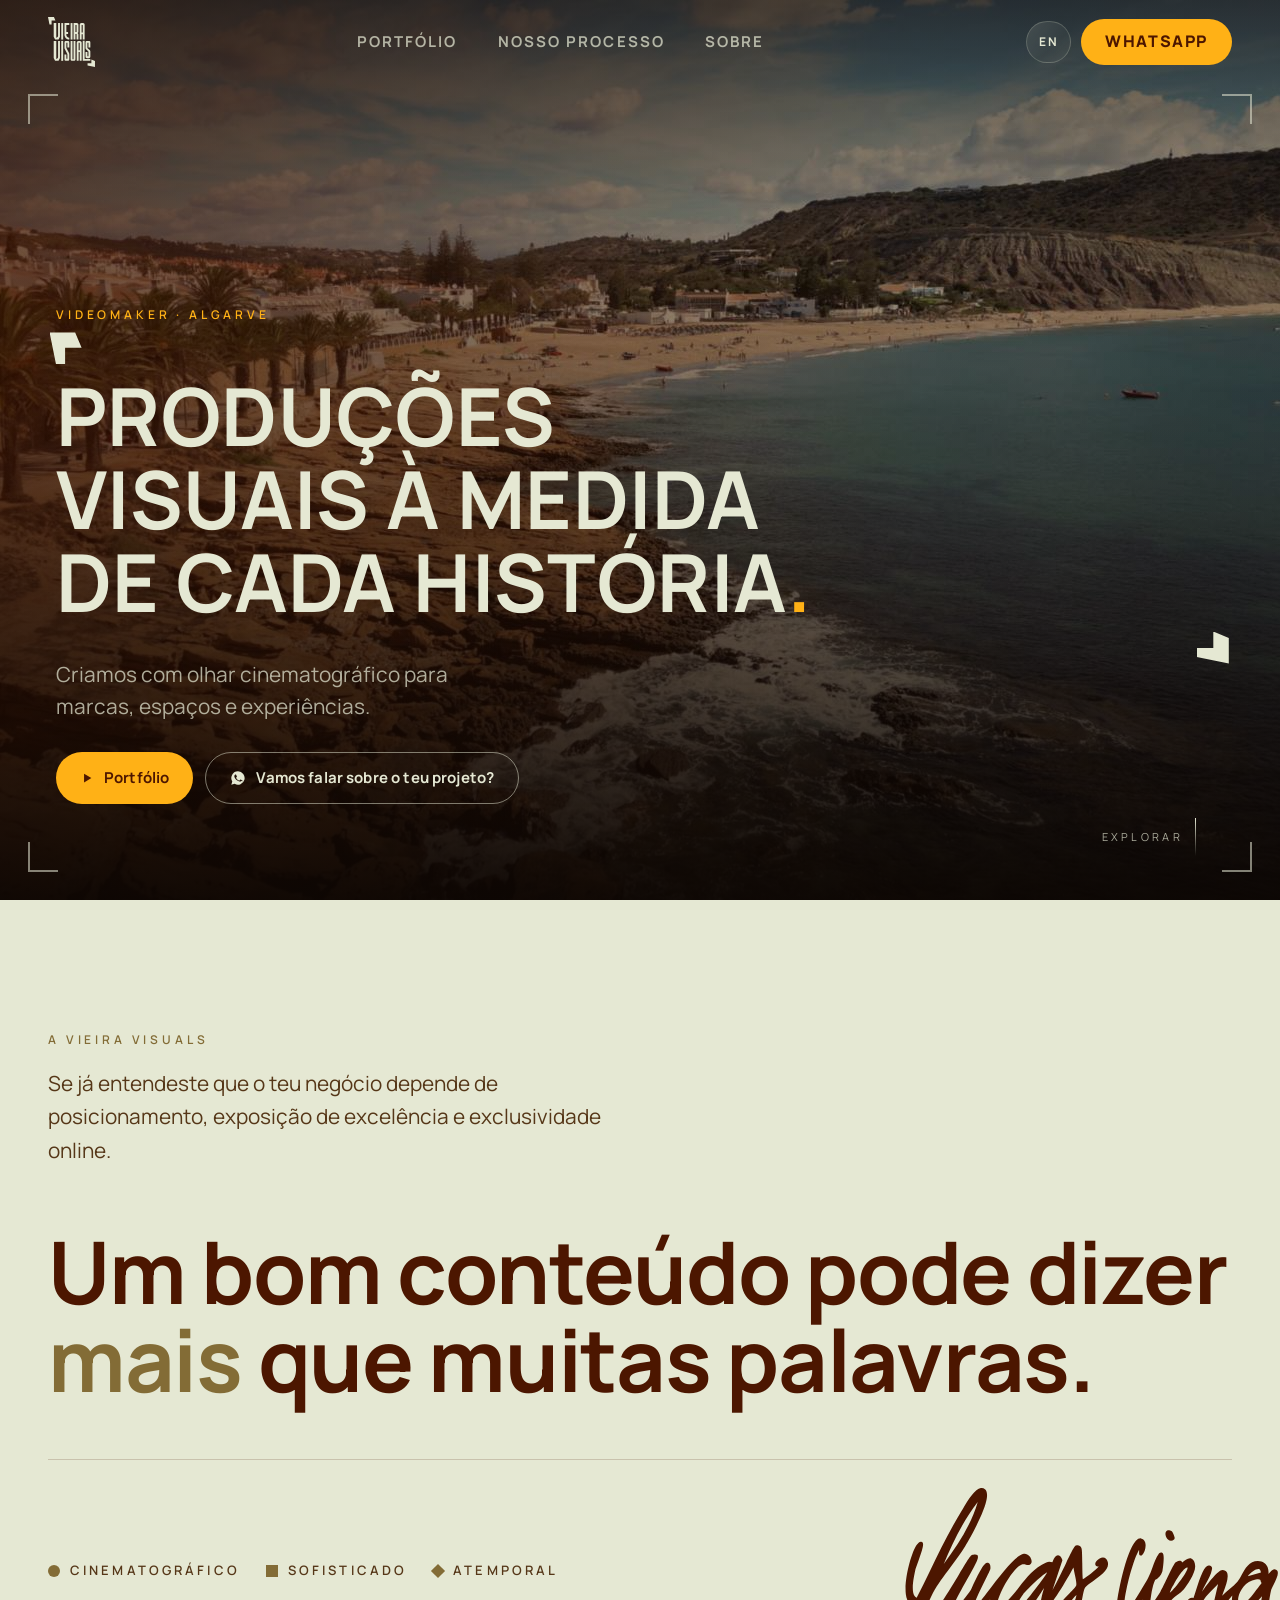
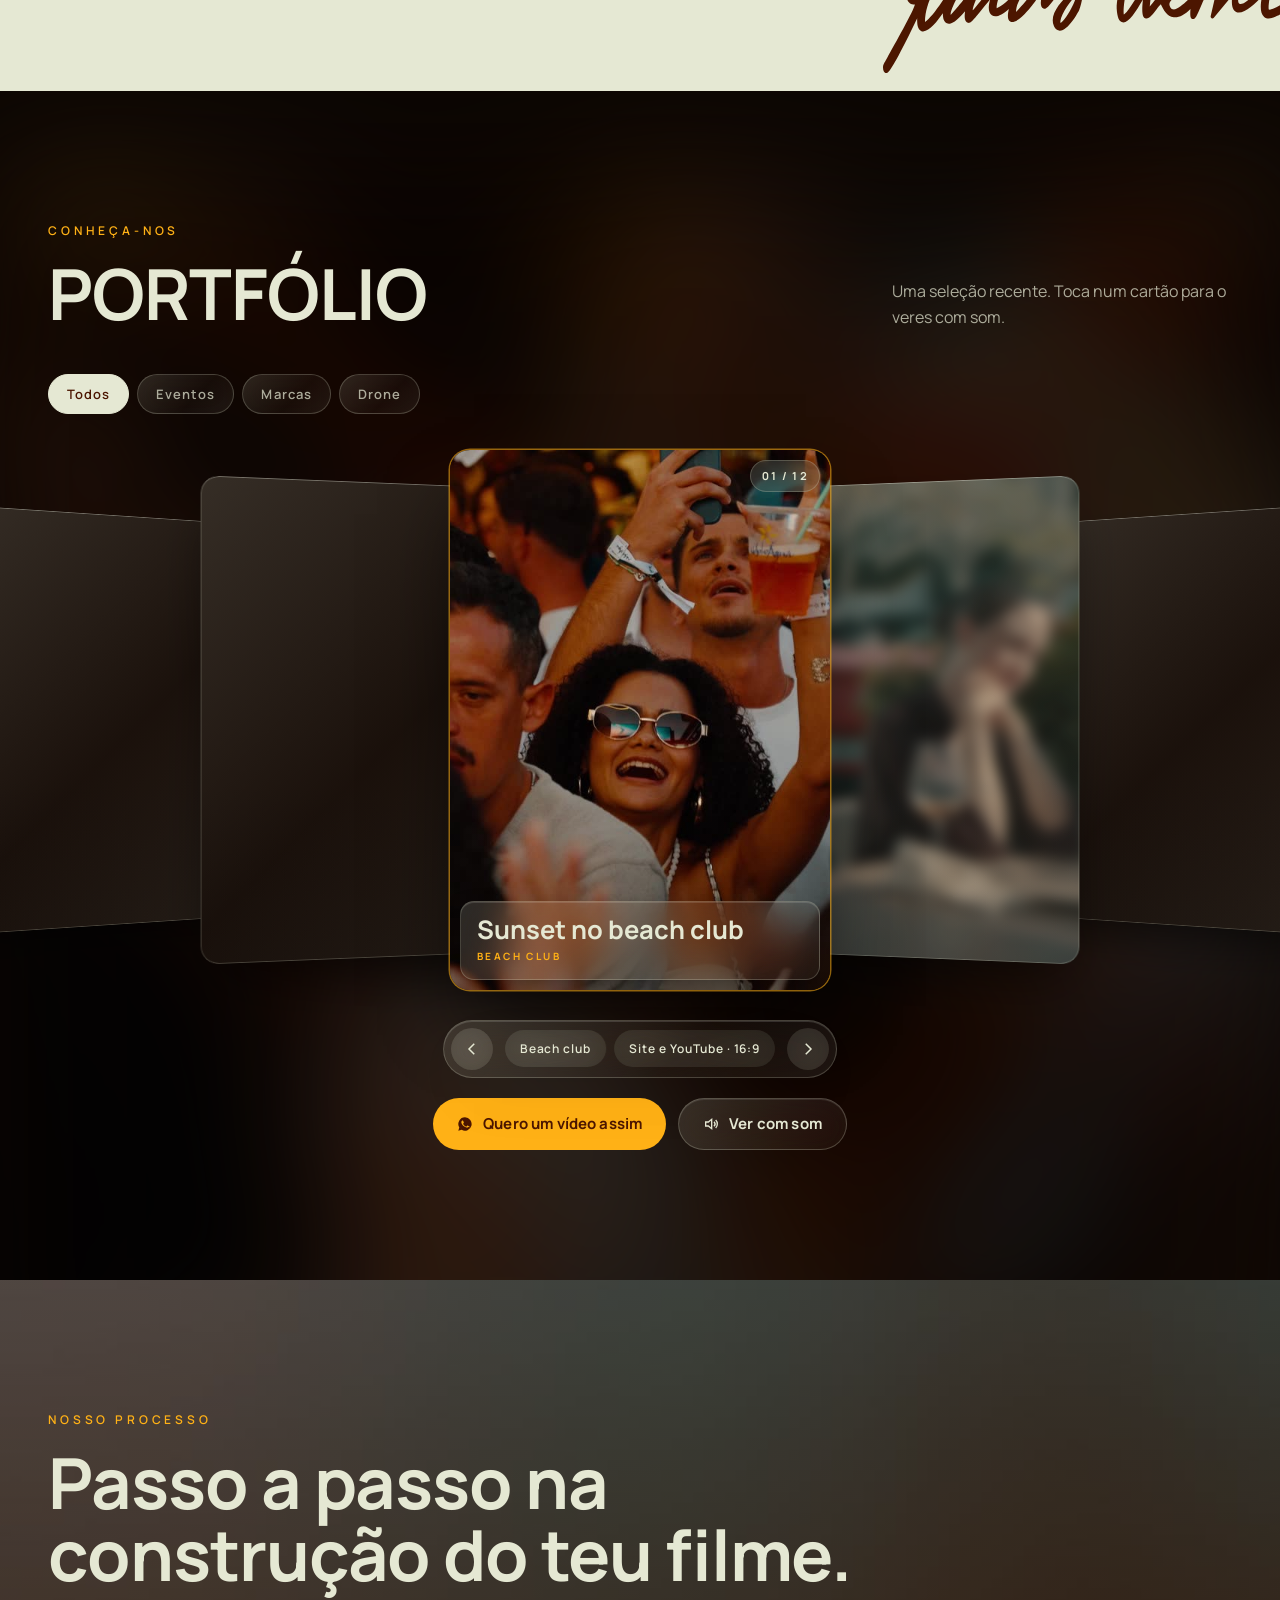
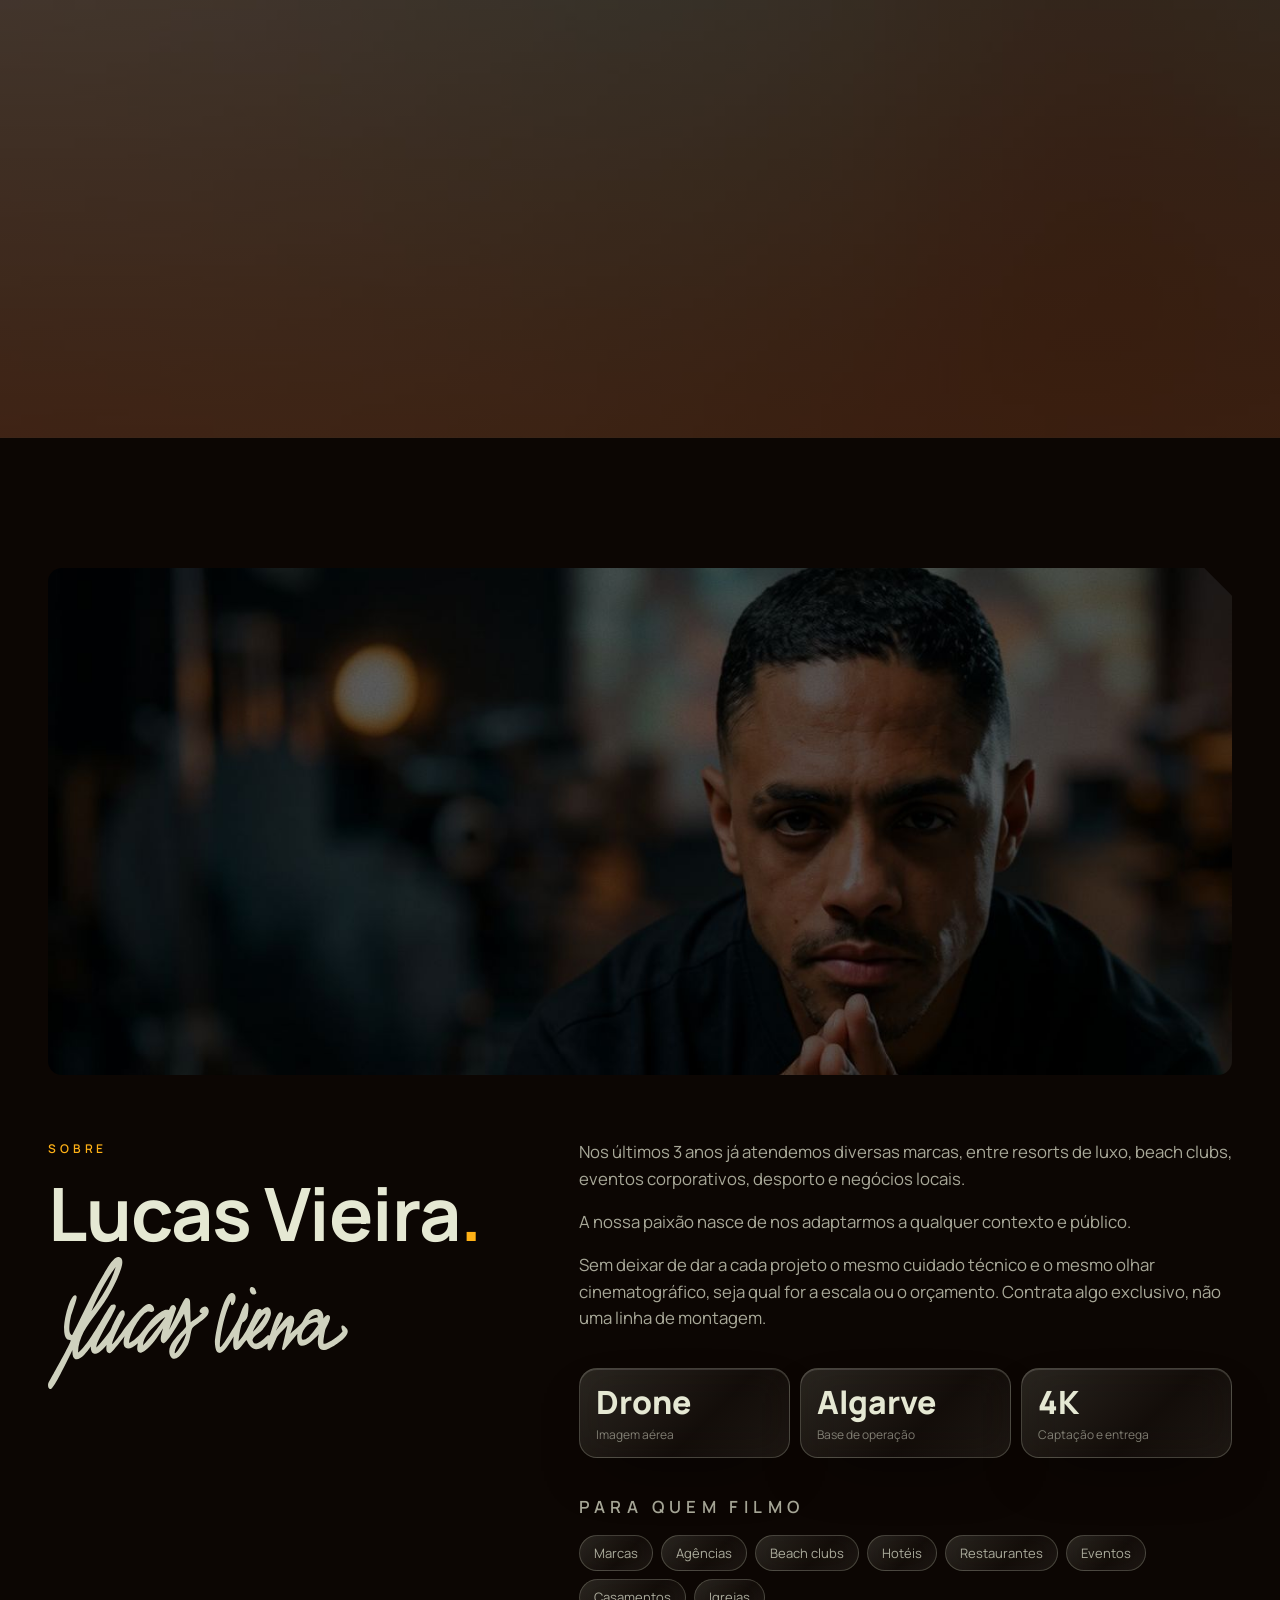
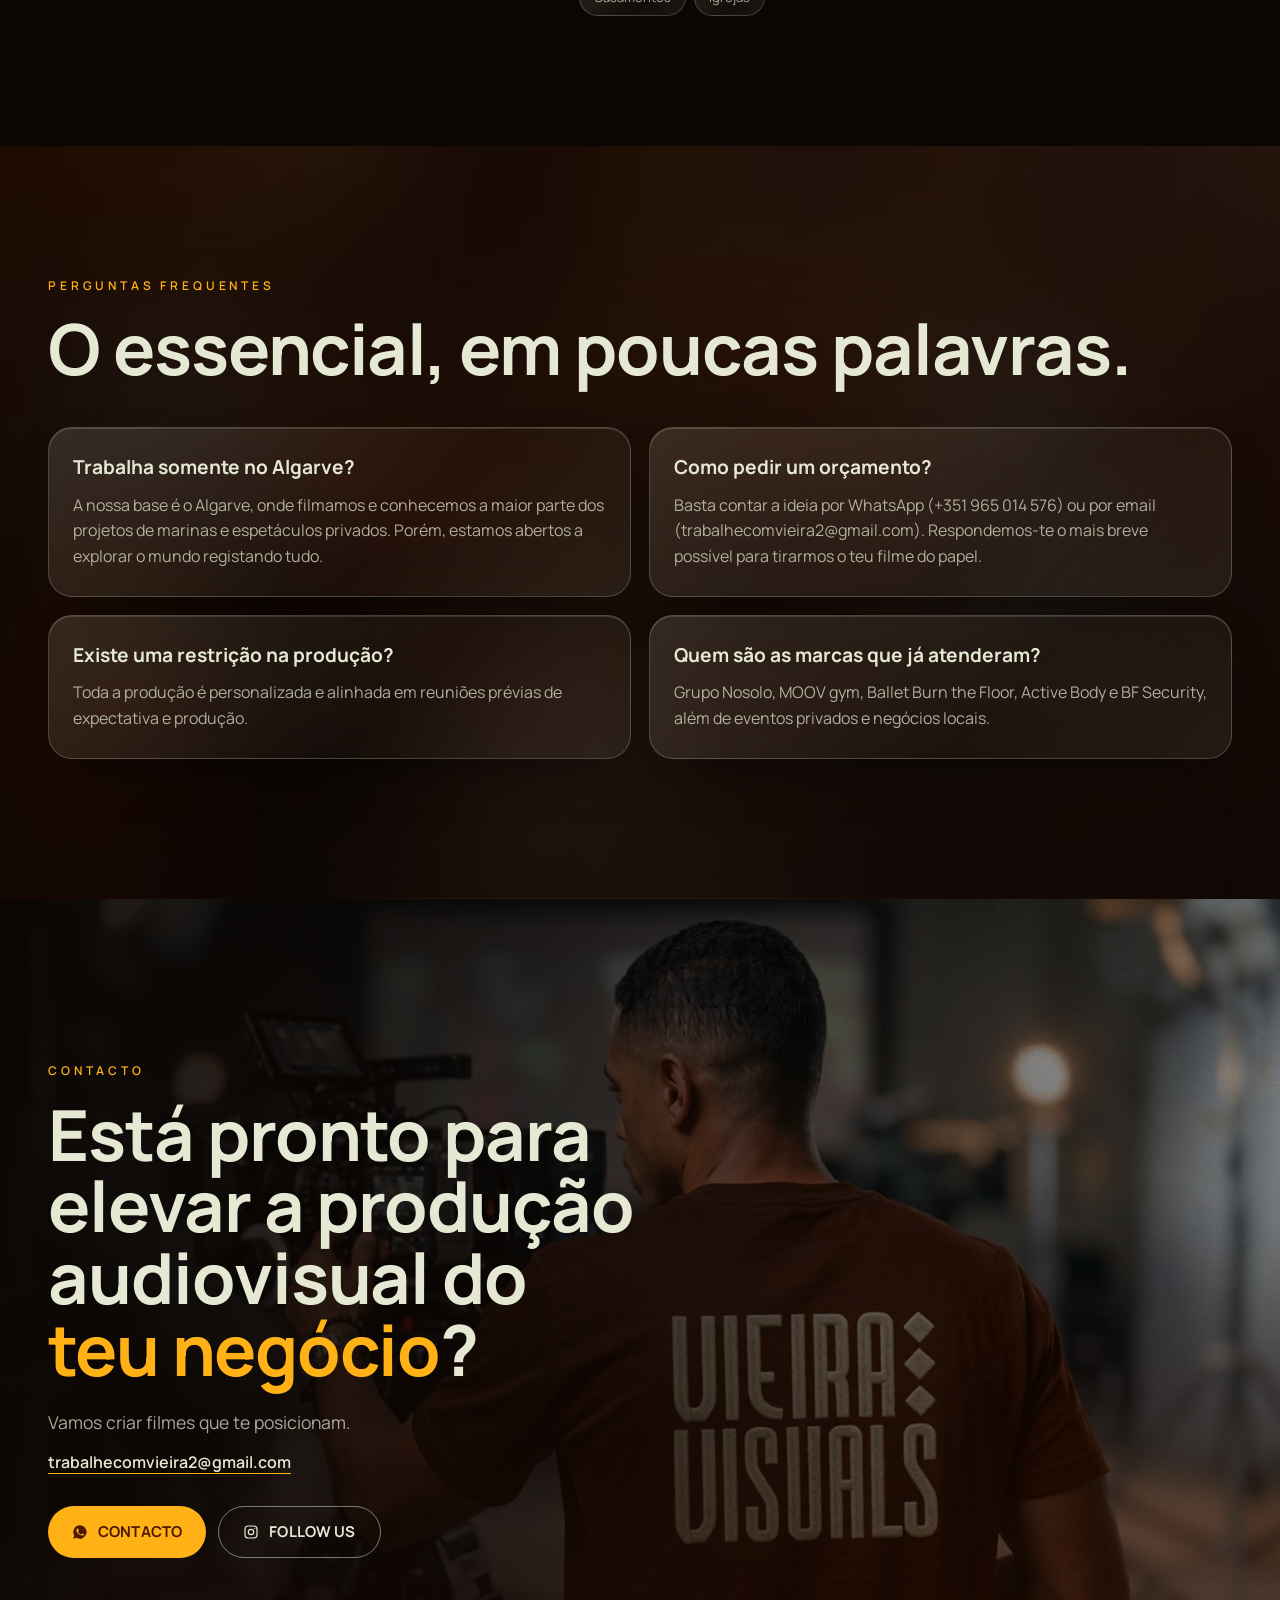
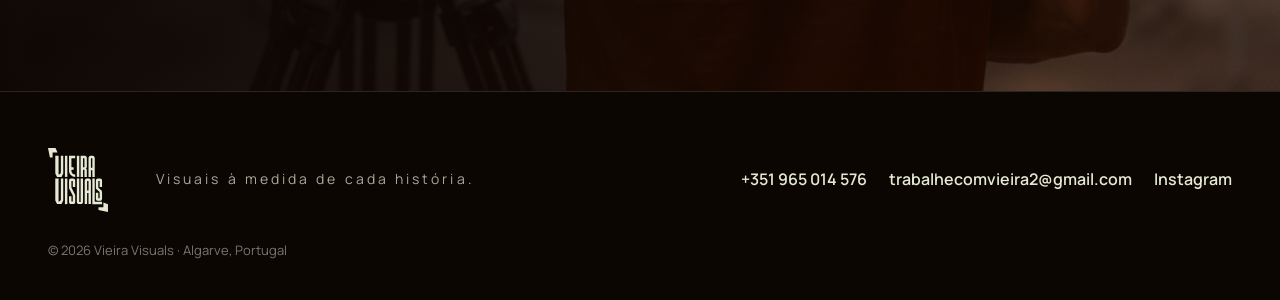
==== commit 8d02dd48: "Carrossel: vídeo toca ao mudar de cartão; retira 2 vídeos e o filtro Histórias Co-Authored-By: Claud" ====
--- a/index.html
+++ b/index.html
@@ -202,7 +202,6 @@
       <button type="button" class="chip" data-filter="eventos" aria-pressed="false" data-i18n="f.events">Eventos</button>
       <button type="button" class="chip" data-filter="marcas" aria-pressed="false" data-i18n="f.brands">Marcas</button>
       <button type="button" class="chip" data-filter="drone" aria-pressed="false" data-i18n="f.drone">Drone</button>
-      <button type="button" class="chip" data-filter="historias" aria-pressed="false" data-i18n="f.stories">Histórias</button>
     </div>
 
     <div class="show" id="show" hidden>
@@ -247,12 +246,6 @@
           <span class="work__meta"><span class="work__tag" data-i18n="w5.c">Palco</span><span class="work__title" data-i18n="w5.t">Noite de espetáculo</span></span>
         </button>
       </article>
-      <article class="work" data-cat="historias" data-o="h">
-        <button class="work__btn" type="button" data-video="assets/video/casal-praia.mp4" data-key="w4">
-          <img src="assets/video/posters/casal-praia.jpg" alt="Casal na praia ao pôr do sol" width="1280" height="720" loading="lazy" decoding="async">
-          <span class="work__meta"><span class="work__tag" data-i18n="w4.c">Histórias</span><span class="work__title" data-i18n="w4.t">À espera, ao pôr do sol</span></span>
-        </button>
-      </article>
       <article class="work" data-cat="marcas" data-o="v">
         <button class="work__btn" type="button" data-video="assets/video/hotel-evento.mp4" data-key="w7">
           <img src="assets/video/posters/hotel-evento.jpg" alt="Convidados numa esplanada de hotel com guarda-sóis amarelos" width="720" height="1280" loading="lazy" decoding="async">
@@ -263,12 +256,6 @@
         <button class="work__btn" type="button" data-video="assets/video/dj-set-por-do-sol.mp4" data-key="w6">
           <img src="assets/video/posters/dj-set-por-do-sol.jpg" alt="DJ set em contraluz com o sol a entrar no beach club" width="1280" height="720" loading="lazy" decoding="async">
           <span class="work__meta"><span class="work__tag" data-i18n="w6.c">Beach club</span><span class="work__title" data-i18n="w6.t">DJ set em contraluz</span></span>
-        </button>
-      </article>
-      <article class="work" data-cat="historias" data-o="v">
-        <button class="work__btn" type="button" data-video="assets/video/sessao-musical.mp4" data-key="w8">
-          <img src="assets/video/posters/sessao-musical.jpg" alt="Cantora a interpretar uma música ao microfone" width="720" height="1280" loading="lazy" decoding="async">
-          <span class="work__meta"><span class="work__tag" data-i18n="w8.c">Música</span><span class="work__title" data-i18n="w8.t">Sessão ao vivo</span></span>
         </button>
       </article>
       <article class="work" data-cat="eventos" data-o="h">
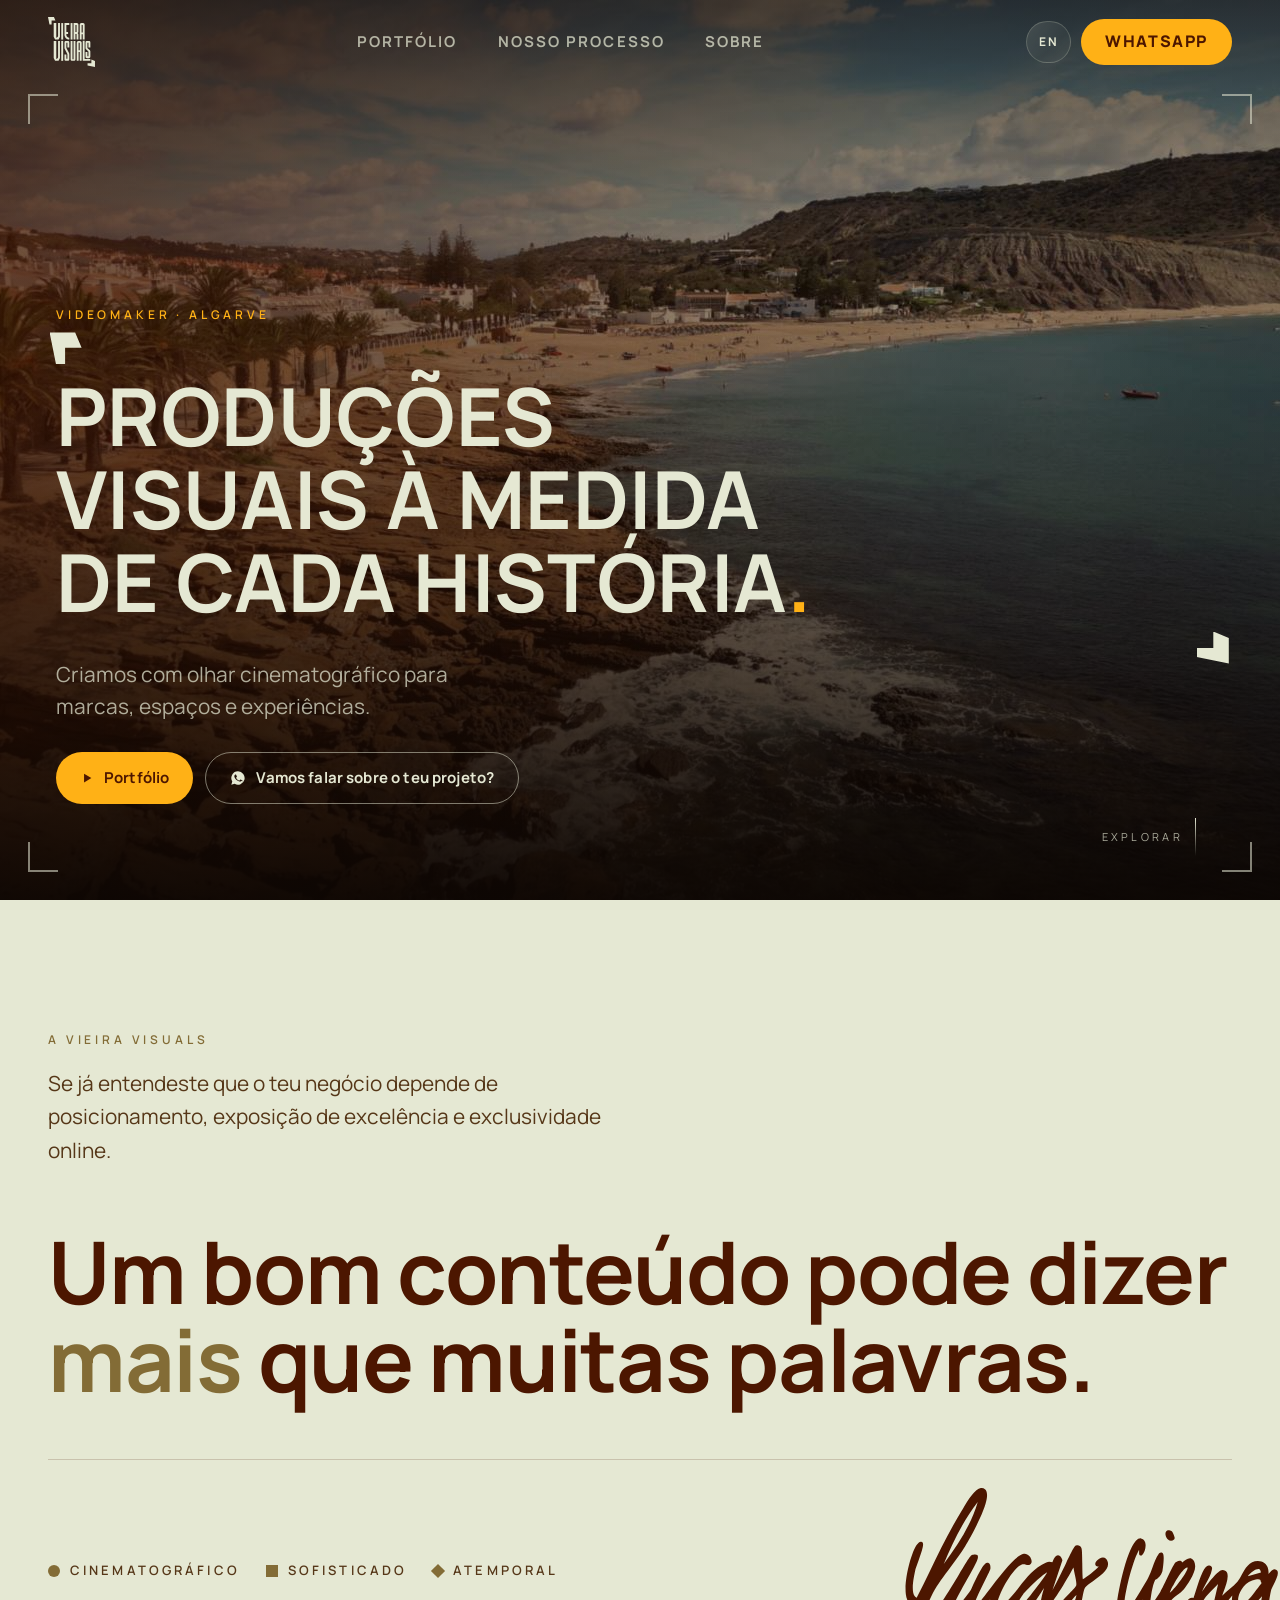
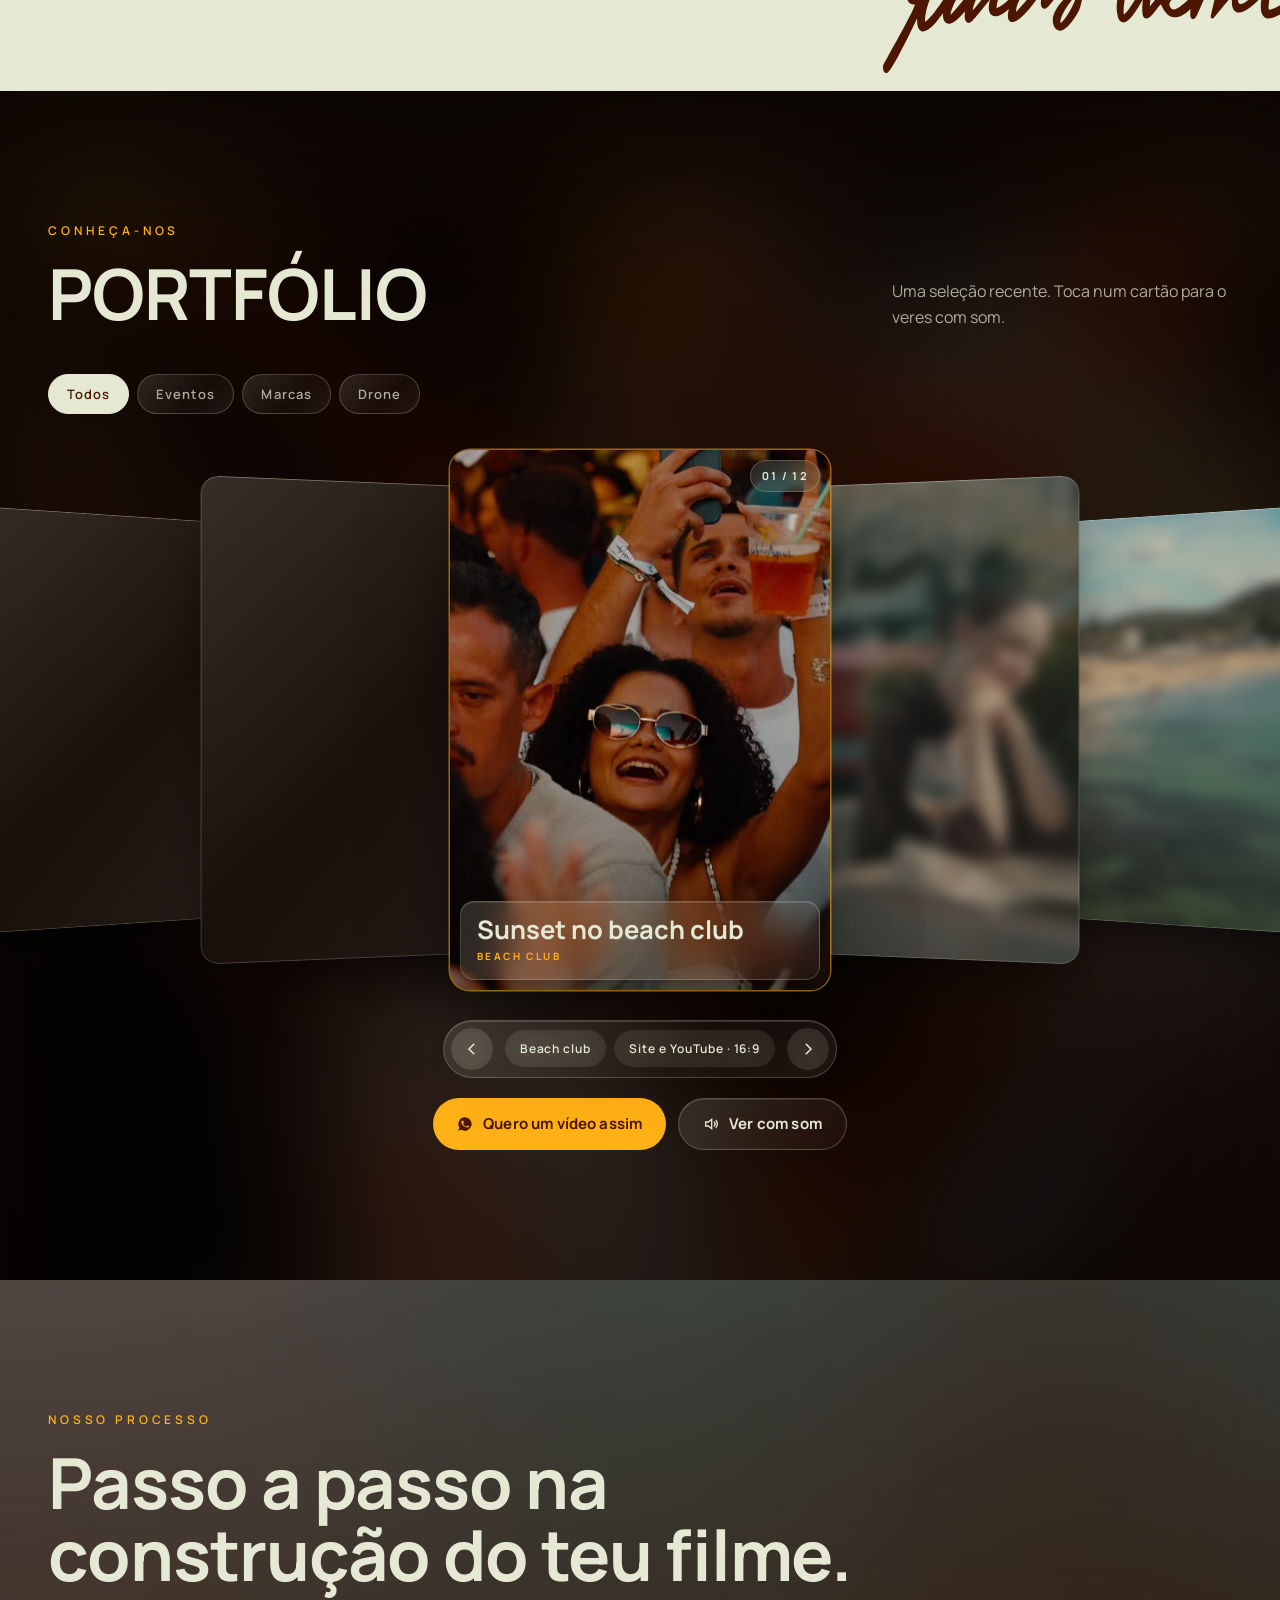
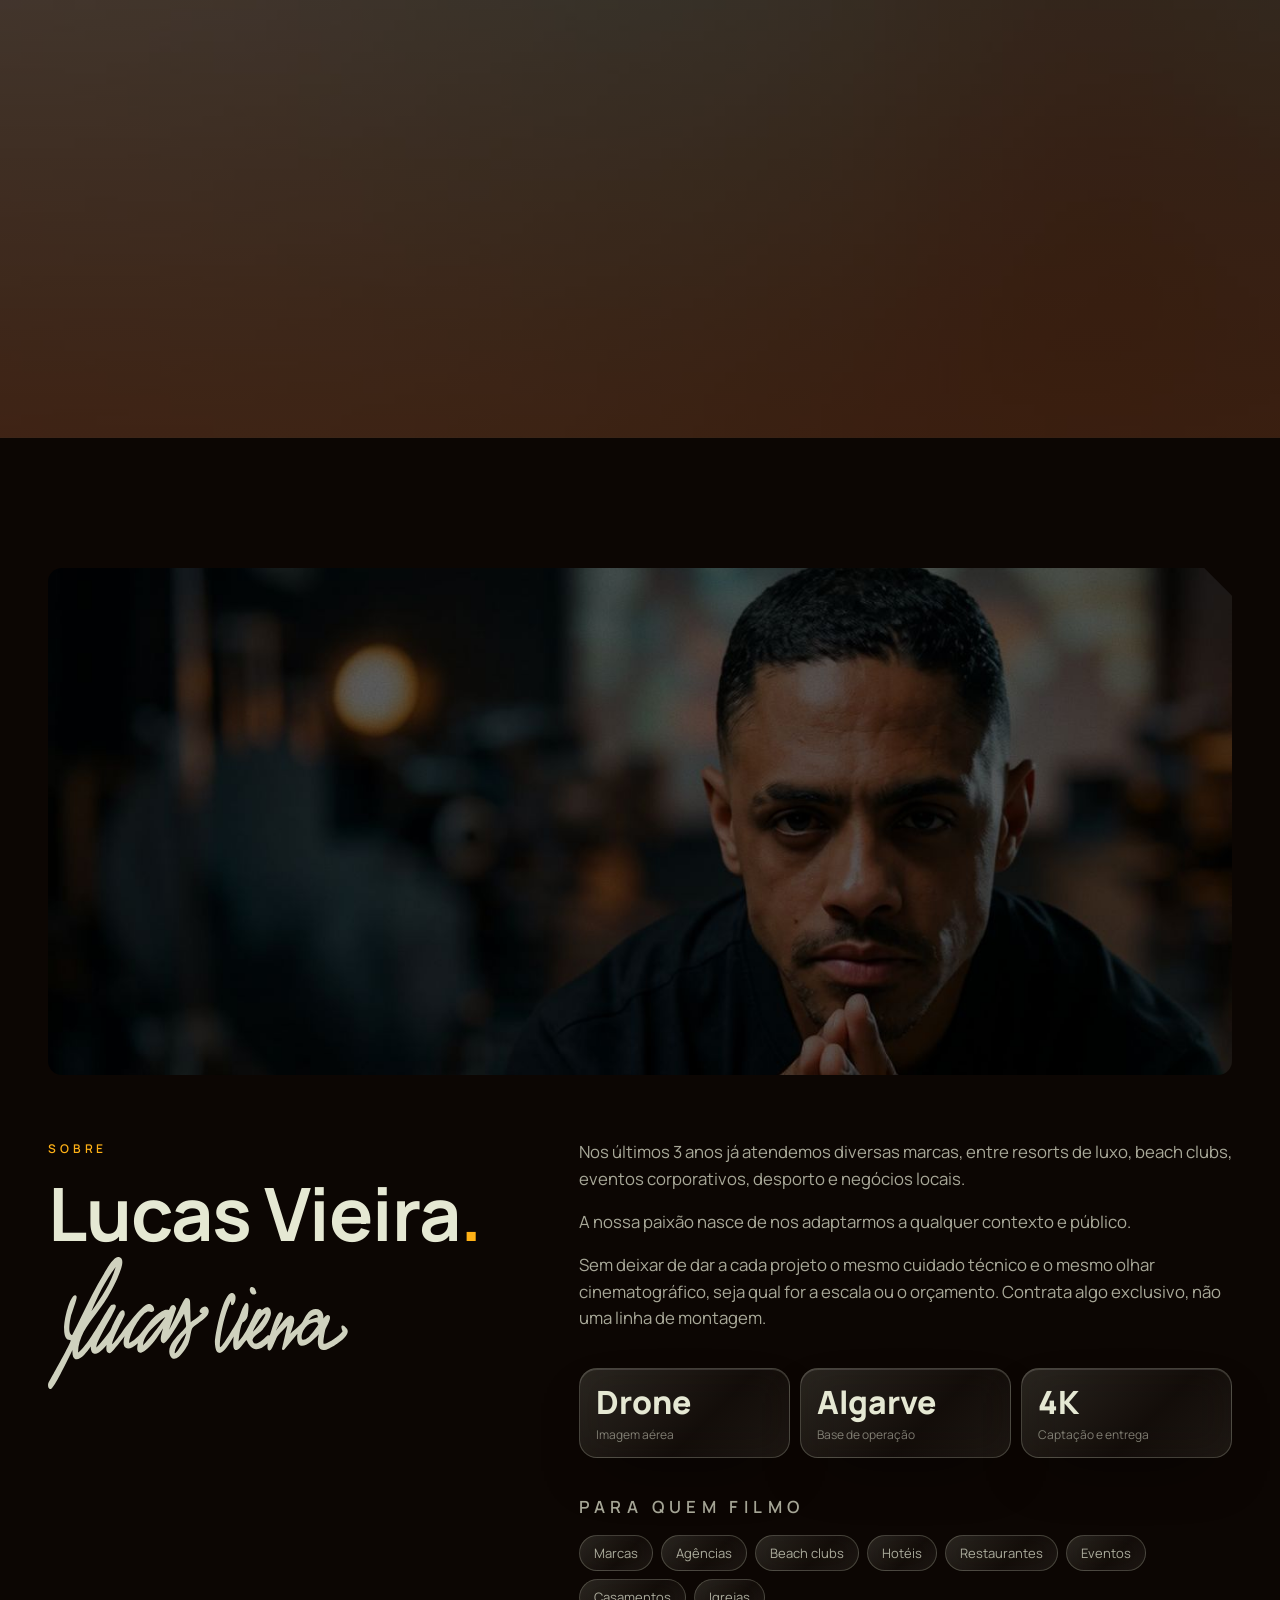
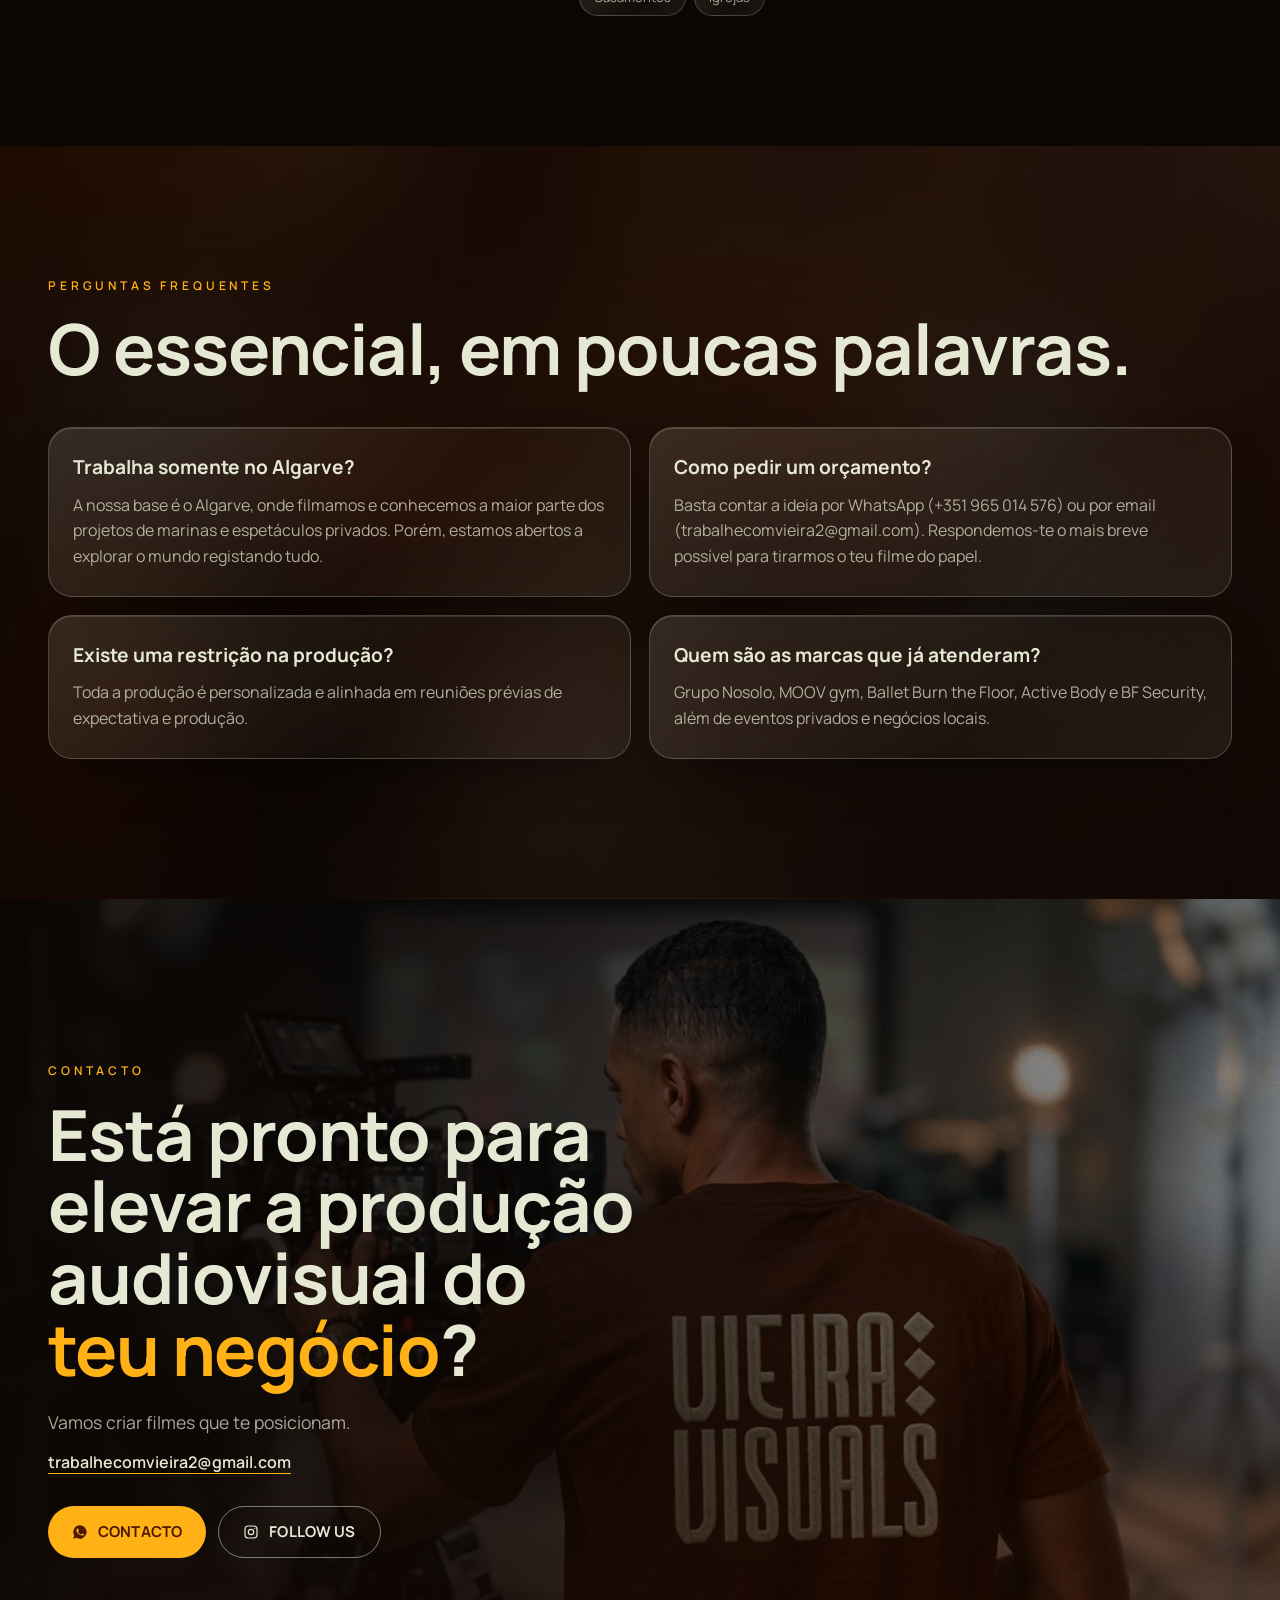
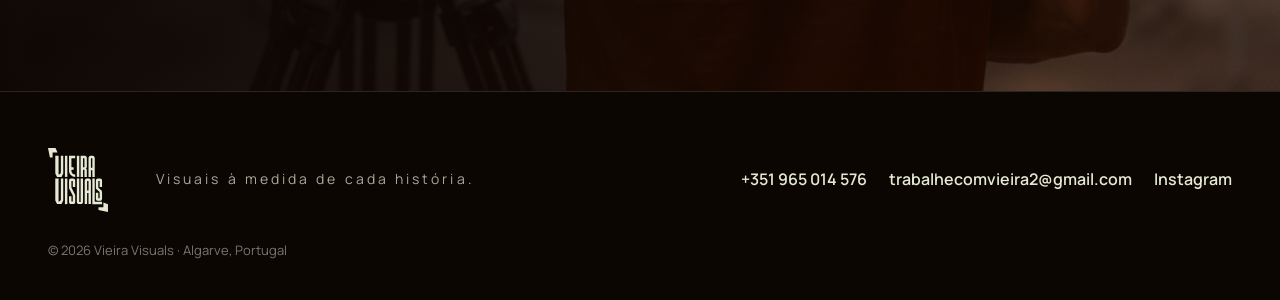
==== commit 05fb6ceb: "Autoplay compatível com Safari: vídeo visível desde o início e arranque no primeiro gesto Co-Authore" ====
--- a/index.html
+++ b/index.html
@@ -140,7 +140,7 @@
       <source media="(max-aspect-ratio: 4/5)" srcset="assets/img/hero-mobile.jpg">
       <img class="hero__poster" src="assets/img/hero.jpg" alt="" width="1600" height="900" fetchpriority="high">
     </picture>
-    <video class="hero__video" id="heroVideo" muted loop playsinline preload="none"
+    <video class="hero__video" id="heroVideo" muted loop playsinline autoplay preload="none" poster="assets/img/hero.jpg"
       data-src-wide="assets/video/hero-wide.mp4"
       data-src-tall="assets/video/hero-mobile.mp4"></video>
   </div>
--- a/styles.css
+++ b/styles.css
@@ -80,7 +80,7 @@
 .hero{position:relative;min-height:100svh;display:flex;align-items:flex-end;overflow:hidden;isolation:isolate;padding:calc(var(--nav-h) + 24px) 0 calc(76px + env(safe-area-inset-bottom));}
 .hero__media{position:absolute;inset:0;z-index:-2;background:var(--bg-2);}
 .hero__poster,.hero__video{position:absolute;inset:0;width:100%;height:100%;object-fit:cover;}
-.hero__video{opacity:0;transition:opacity 1.2s ease;}
+.hero__video{opacity:1;}
 .hero__video.is-playing{opacity:1;}
 .hero__shade{position:absolute;inset:0;z-index:-1;background:
   linear-gradient(180deg,rgba(12,6,3,.62) 0%,rgba(12,6,3,.1) 26%,rgba(12,6,3,.3) 52%,rgba(12,6,3,.95) 100%),
@@ -312,7 +312,7 @@
   transition:transform .7s var(--ease),filter .7s var(--ease),opacity .5s;}
 .show__card[hidden]{display:none;}
 .show__card > img,.show__video{position:absolute;inset:0;width:100%;height:100%;object-fit:cover;}
-.show__video{opacity:0;transition:opacity .6s;}
+.show__video{opacity:1;}
 .show__card.is-ready .show__video{opacity:1;}
 .show__card::after{content:'';position:absolute;inset:0;background:linear-gradient(180deg,rgba(12,6,3,0) 50%,rgba(12,6,3,.85) 100%);pointer-events:none;}
 .show__card.is-on{cursor:pointer;box-shadow:0 0 0 1.5px rgba(255,177,22,.55),0 40px 80px -24px rgba(0,0,0,.85);}
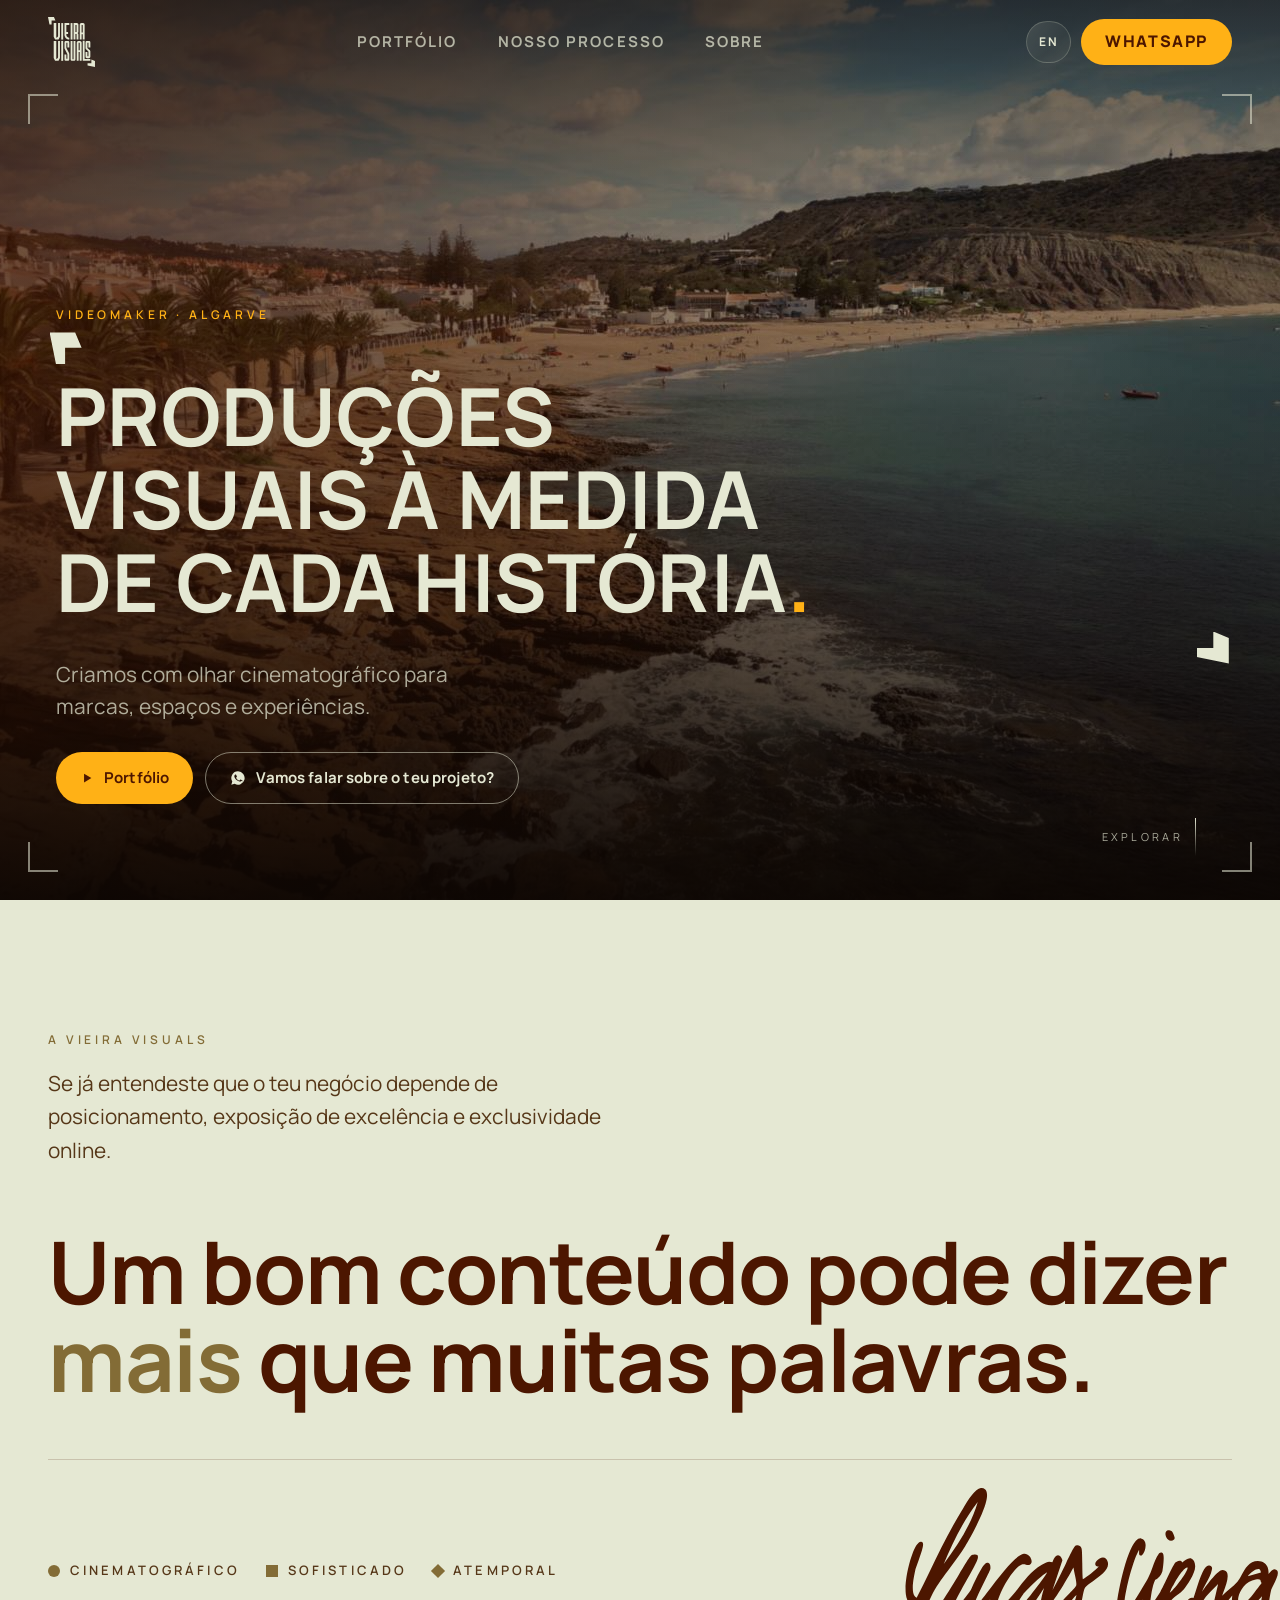
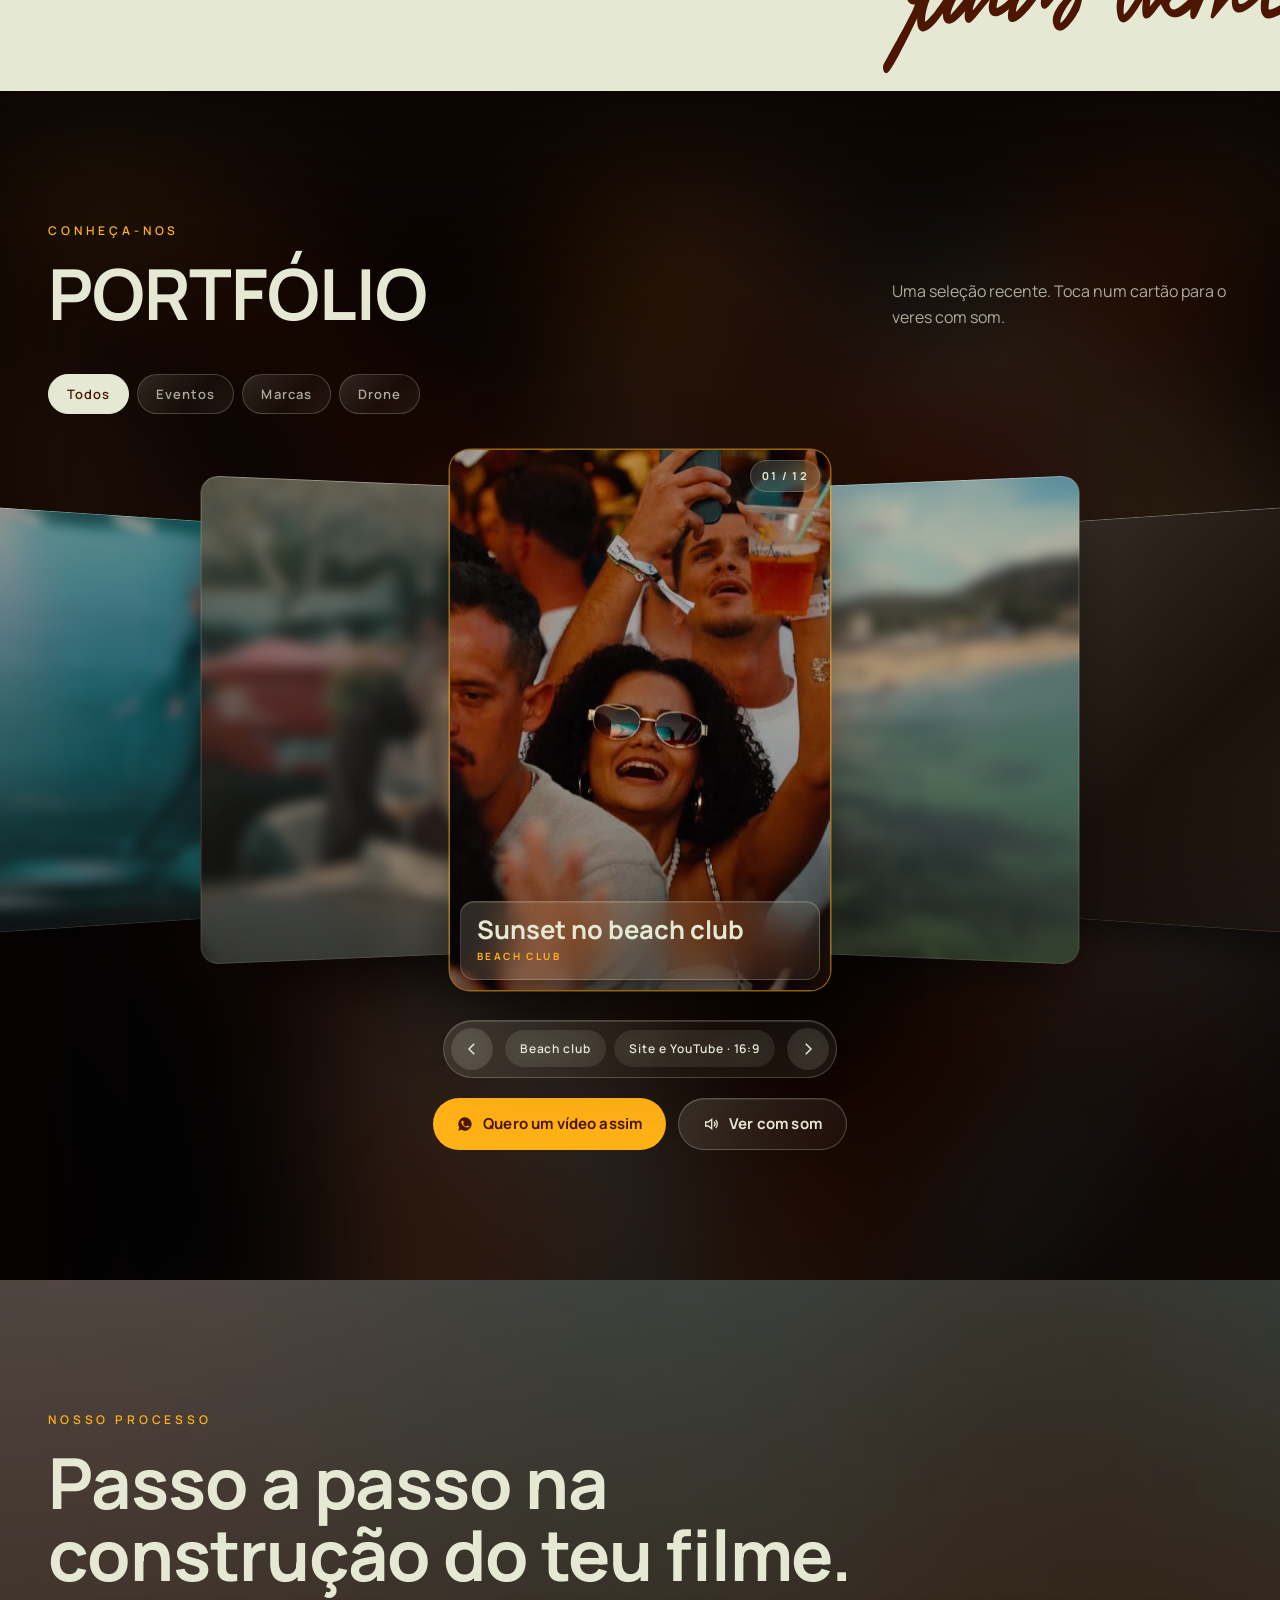
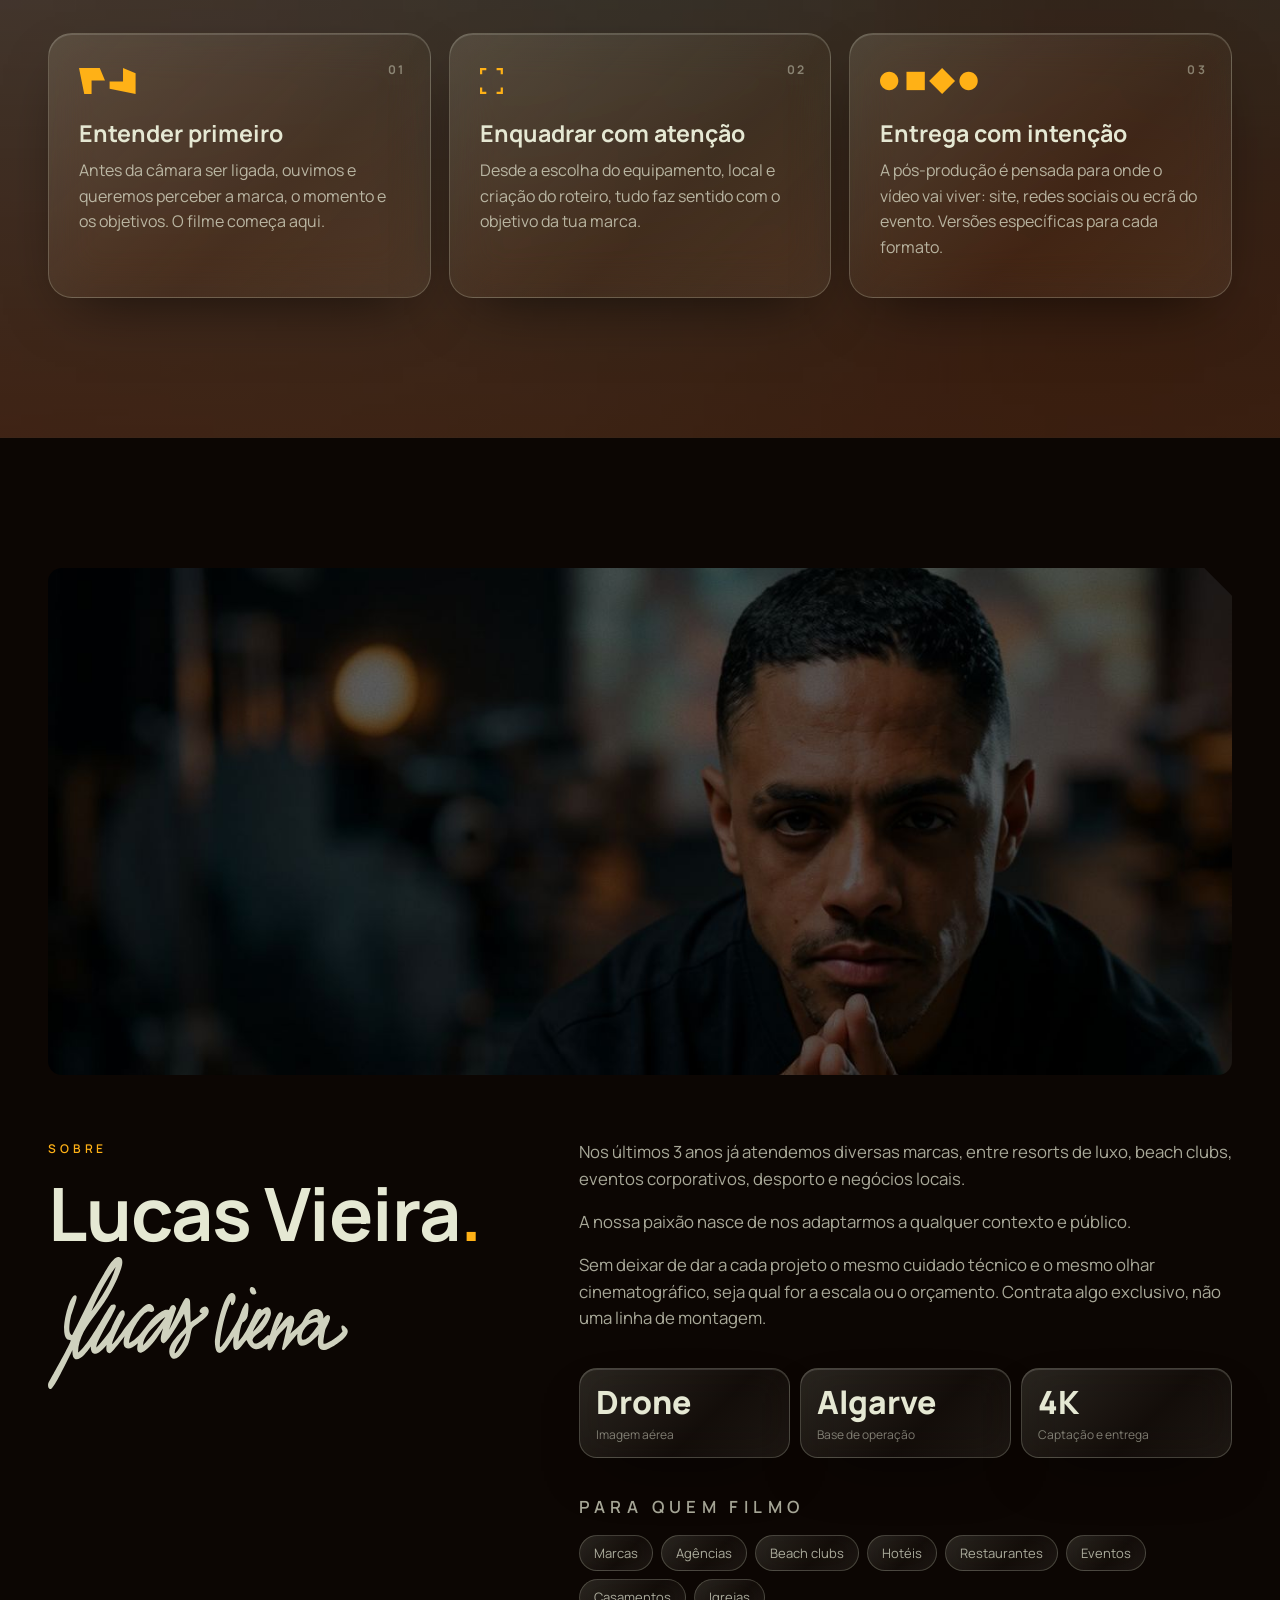
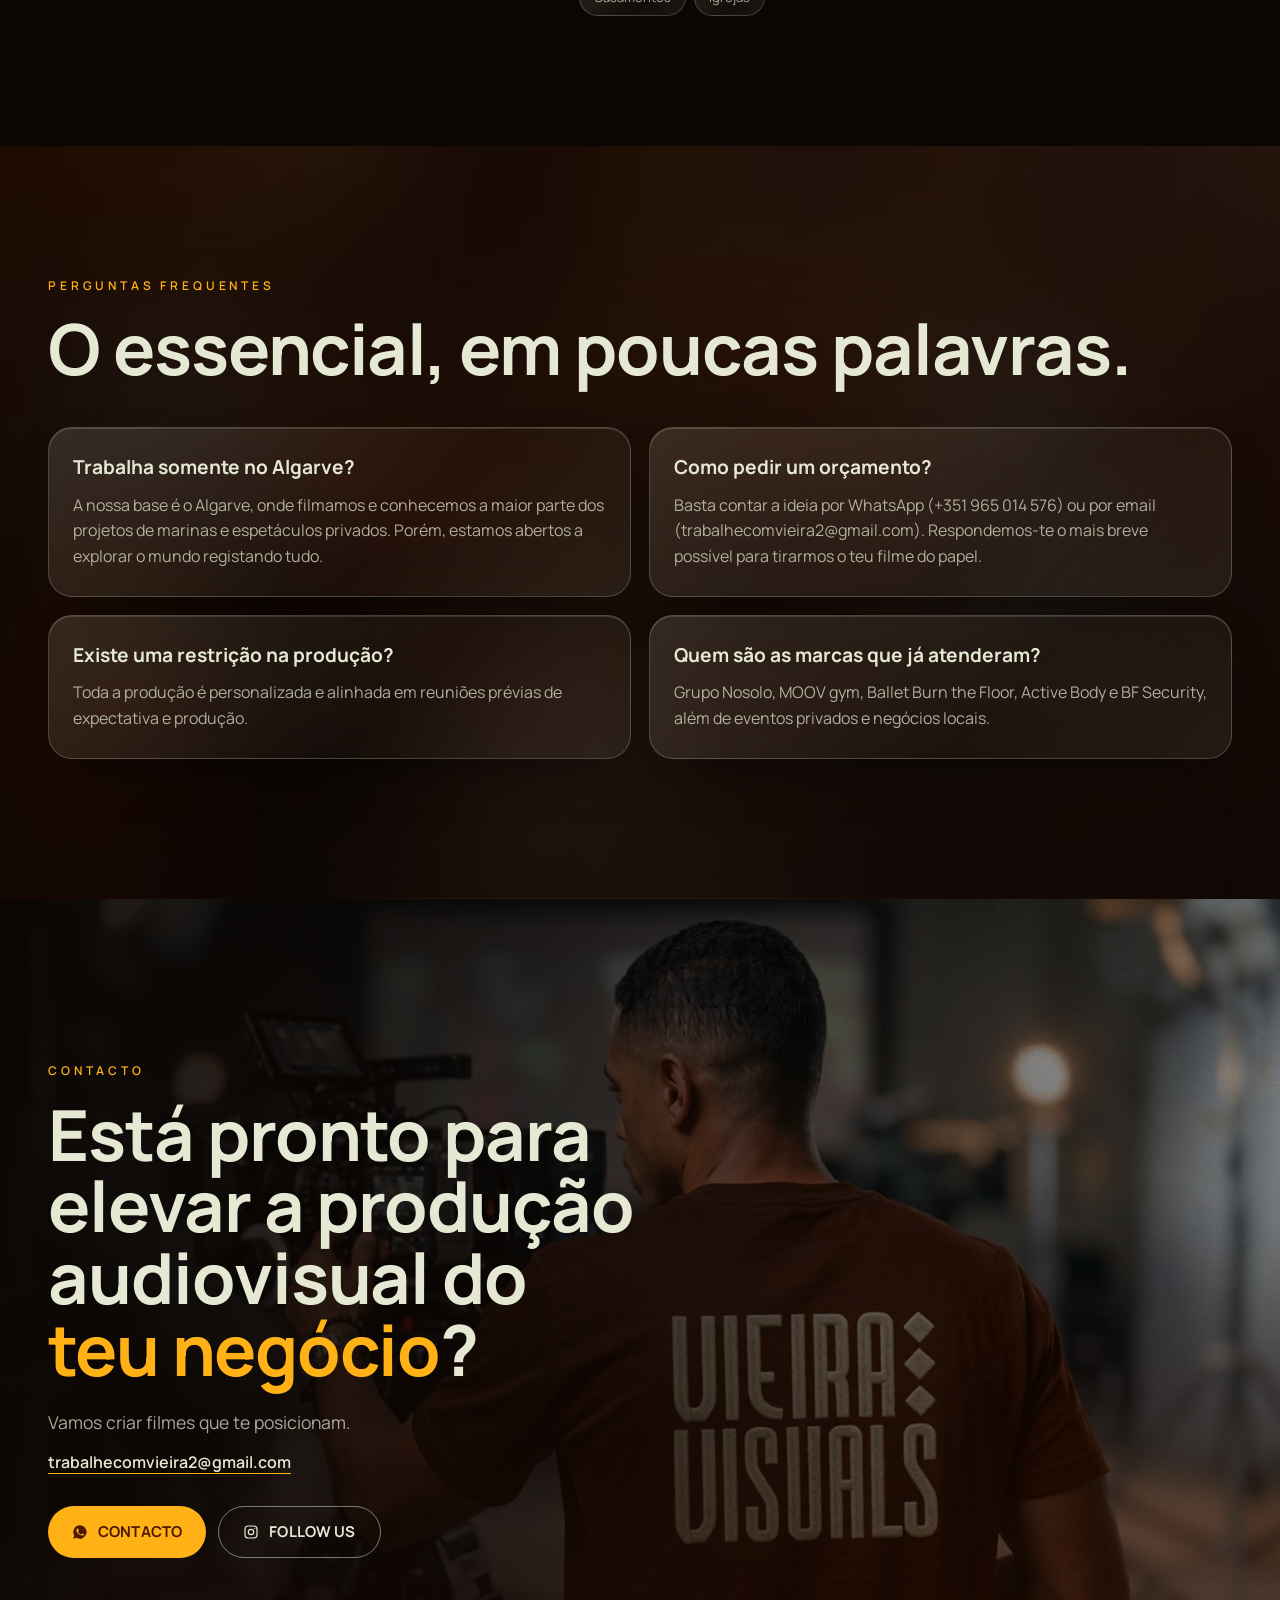
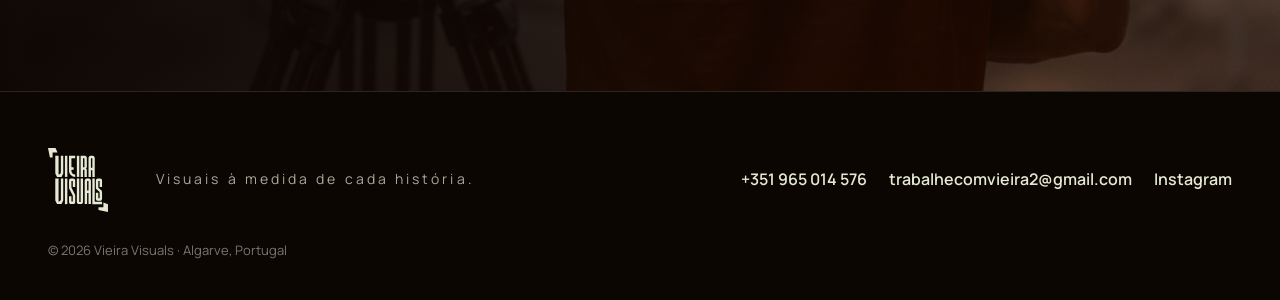
==== commit 034e28f5: "Carrossel: Esplanada com assinatura passa para o fim Co-Authored-By: Claude Sonnet 5.5 <noreply@anth" ====
--- a/index.html
+++ b/index.html
@@ -228,70 +228,70 @@
           <span class="work__meta"><span class="work__tag" data-i18n="w1.c">Beach club</span><span class="work__title" data-i18n="w1.t">Sunset no beach club</span></span>
         </button>
       </article>
+      <article class="work" data-cat="drone" data-o="h">
+        <button class="work__btn" type="button" data-video="assets/video/drone-costa-algarve.mp4" data-key="w2" data-silent>
+          <img src="assets/video/posters/drone-costa-algarve.jpg" alt="Praia e falésias do Algarve filmadas de drone" width="1280" height="720" loading="lazy" decoding="async">
+          <span class="work__meta"><span class="work__tag" data-i18n="w2.c">Drone</span><span class="work__title" data-i18n="w2.t">A costa algarvia vista de cima</span></span>
+        </button>
+      </article>
+      <article class="work" data-cat="eventos" data-o="v">
+        <button class="work__btn" type="button" data-video="assets/video/espetaculo-palco-2.mp4" data-key="w5">
+          <img src="assets/video/posters/espetaculo-palco-2.jpg" alt="Bailarinos em palco durante um espetáculo" width="720" height="1280" loading="lazy" decoding="async">
+          <span class="work__meta"><span class="work__tag" data-i18n="w5.c">Palco</span><span class="work__title" data-i18n="w5.t">Noite de espetáculo</span></span>
+        </button>
+      </article>
+      <article class="work" data-cat="marcas" data-o="v">
+        <button class="work__btn" type="button" data-video="assets/video/hotel-evento.mp4" data-key="w7">
+          <img src="assets/video/posters/hotel-evento.jpg" alt="Convidados numa esplanada de hotel com guarda-sóis amarelos" width="720" height="1280" loading="lazy" decoding="async">
+          <span class="work__meta"><span class="work__tag" data-i18n="w7.c">Hotel</span><span class="work__title" data-i18n="w7.t">Tarde no hotel</span></span>
+        </button>
+      </article>
+      <article class="work" data-cat="eventos" data-o="h">
+        <button class="work__btn" type="button" data-video="assets/video/dj-set-por-do-sol.mp4" data-key="w6">
+          <img src="assets/video/posters/dj-set-por-do-sol.jpg" alt="DJ set em contraluz com o sol a entrar no beach club" width="1280" height="720" loading="lazy" decoding="async">
+          <span class="work__meta"><span class="work__tag" data-i18n="w6.c">Beach club</span><span class="work__title" data-i18n="w6.t">DJ set em contraluz</span></span>
+        </button>
+      </article>
+      <article class="work" data-cat="eventos" data-o="h">
+        <button class="work__btn" type="button" data-video="assets/video/triatlo.mp4" data-key="w9">
+          <img src="assets/video/posters/triatlo.jpg" alt="Atletas a correr durante uma prova de triatlo" width="1280" height="720" loading="lazy" decoding="async">
+          <span class="work__meta"><span class="work__tag" data-i18n="w9.c">Desporto</span><span class="work__title" data-i18n="w9.t">Triatlo, na linha da corrida</span></span>
+        </button>
+      </article>
+      <article class="work" data-cat="eventos" data-o="v">
+        <button class="work__btn" type="button" data-video="assets/video/beach-club-lifestyle.mp4" data-key="w10">
+          <img src="assets/video/posters/beach-club-lifestyle.jpg" alt="Convidada num beach club ao fim da tarde" width="720" height="1280" loading="lazy" decoding="async">
+          <span class="work__meta"><span class="work__tag" data-i18n="w10.c">Lifestyle</span><span class="work__title" data-i18n="w10.t">Luz dourada</span></span>
+        </button>
+      </article>
+      <article class="work" data-cat="marcas" data-o="v">
+        <button class="work__btn" type="button" data-video="assets/video/gastronomia-evento.mp4" data-key="w11">
+          <img src="assets/video/posters/gastronomia-evento.jpg" alt="Chef a servir numa estação de cozinha ao ar livre" width="720" height="1280" loading="lazy" decoding="async">
+          <span class="work__meta"><span class="work__tag" data-i18n="w11.c">Gastronomia</span><span class="work__title" data-i18n="w11.t">Cozinha ao vivo</span></span>
+        </button>
+      </article>
+      <article class="work" data-cat="eventos" data-o="h">
+        <button class="work__btn" type="button" data-video="assets/video/beach-club-multidao.mp4" data-key="w13">
+          <img src="assets/video/posters/beach-club-multidao.jpg" alt="Beach club cheio durante uma festa ao fim da tarde" width="1280" height="720" loading="lazy" decoding="async">
+          <span class="work__meta"><span class="work__tag" data-i18n="w13.c">Beach club</span><span class="work__title" data-i18n="w13.t">Casa cheia</span></span>
+        </button>
+      </article>
+      <article class="work" data-cat="drone" data-o="v">
+        <button class="work__btn" type="button" data-video="assets/video/drone-marina-olhao.mp4" data-key="w12" data-silent>
+          <img src="assets/video/posters/drone-marina-olhao.jpg" alt="Marina de Olhão vista de drone" width="720" height="1280" loading="lazy" decoding="async">
+          <span class="work__meta"><span class="work__tag" data-i18n="w12.c">Drone</span><span class="work__title" data-i18n="w12.t">Marina de Olhão</span></span>
+        </button>
+      </article>
+      <article class="work" data-cat="eventos" data-o="v">
+        <button class="work__btn" type="button" data-video="assets/video/espetaculo-palco-1.mp4" data-key="w14">
+          <img src="assets/video/posters/espetaculo-palco-1.jpg" alt="Palco iluminado durante um espetáculo" width="720" height="1280" loading="lazy" decoding="async">
+          <span class="work__meta"><span class="work__tag" data-i18n="w14.c">Palco</span><span class="work__title" data-i18n="w14.t">Em cena</span></span>
+        </button>
+      </article>
       <article class="work" data-cat="marcas" data-o="v">
         <button class="work__btn" type="button" data-video="assets/video/restaurante-esplanada.mp4" data-key="w3">
           <img src="assets/video/posters/restaurante-esplanada.jpg" alt="Cliente numa esplanada com um copo de vinho" width="720" height="1280" loading="lazy" decoding="async">
           <span class="work__meta"><span class="work__tag" data-i18n="w3.c">Restaurante</span><span class="work__title" data-i18n="w3.t">Esplanada com assinatura</span></span>
-        </button>
-      </article>
-      <article class="work" data-cat="drone" data-o="h">
-        <button class="work__btn" type="button" data-video="assets/video/drone-costa-algarve.mp4" data-key="w2" data-silent>
-          <img src="assets/video/posters/drone-costa-algarve.jpg" alt="Praia e falésias do Algarve filmadas de drone" width="1280" height="720" loading="lazy" decoding="async">
-          <span class="work__meta"><span class="work__tag" data-i18n="w2.c">Drone</span><span class="work__title" data-i18n="w2.t">A costa algarvia vista de cima</span></span>
-        </button>
-      </article>
-      <article class="work" data-cat="eventos" data-o="v">
-        <button class="work__btn" type="button" data-video="assets/video/espetaculo-palco-2.mp4" data-key="w5">
-          <img src="assets/video/posters/espetaculo-palco-2.jpg" alt="Bailarinos em palco durante um espetáculo" width="720" height="1280" loading="lazy" decoding="async">
-          <span class="work__meta"><span class="work__tag" data-i18n="w5.c">Palco</span><span class="work__title" data-i18n="w5.t">Noite de espetáculo</span></span>
-        </button>
-      </article>
-      <article class="work" data-cat="marcas" data-o="v">
-        <button class="work__btn" type="button" data-video="assets/video/hotel-evento.mp4" data-key="w7">
-          <img src="assets/video/posters/hotel-evento.jpg" alt="Convidados numa esplanada de hotel com guarda-sóis amarelos" width="720" height="1280" loading="lazy" decoding="async">
-          <span class="work__meta"><span class="work__tag" data-i18n="w7.c">Hotel</span><span class="work__title" data-i18n="w7.t">Tarde no hotel</span></span>
-        </button>
-      </article>
-      <article class="work" data-cat="eventos" data-o="h">
-        <button class="work__btn" type="button" data-video="assets/video/dj-set-por-do-sol.mp4" data-key="w6">
-          <img src="assets/video/posters/dj-set-por-do-sol.jpg" alt="DJ set em contraluz com o sol a entrar no beach club" width="1280" height="720" loading="lazy" decoding="async">
-          <span class="work__meta"><span class="work__tag" data-i18n="w6.c">Beach club</span><span class="work__title" data-i18n="w6.t">DJ set em contraluz</span></span>
-        </button>
-      </article>
-      <article class="work" data-cat="eventos" data-o="h">
-        <button class="work__btn" type="button" data-video="assets/video/triatlo.mp4" data-key="w9">
-          <img src="assets/video/posters/triatlo.jpg" alt="Atletas a correr durante uma prova de triatlo" width="1280" height="720" loading="lazy" decoding="async">
-          <span class="work__meta"><span class="work__tag" data-i18n="w9.c">Desporto</span><span class="work__title" data-i18n="w9.t">Triatlo, na linha da corrida</span></span>
-        </button>
-      </article>
-      <article class="work" data-cat="eventos" data-o="v">
-        <button class="work__btn" type="button" data-video="assets/video/beach-club-lifestyle.mp4" data-key="w10">
-          <img src="assets/video/posters/beach-club-lifestyle.jpg" alt="Convidada num beach club ao fim da tarde" width="720" height="1280" loading="lazy" decoding="async">
-          <span class="work__meta"><span class="work__tag" data-i18n="w10.c">Lifestyle</span><span class="work__title" data-i18n="w10.t">Luz dourada</span></span>
-        </button>
-      </article>
-      <article class="work" data-cat="marcas" data-o="v">
-        <button class="work__btn" type="button" data-video="assets/video/gastronomia-evento.mp4" data-key="w11">
-          <img src="assets/video/posters/gastronomia-evento.jpg" alt="Chef a servir numa estação de cozinha ao ar livre" width="720" height="1280" loading="lazy" decoding="async">
-          <span class="work__meta"><span class="work__tag" data-i18n="w11.c">Gastronomia</span><span class="work__title" data-i18n="w11.t">Cozinha ao vivo</span></span>
-        </button>
-      </article>
-      <article class="work" data-cat="eventos" data-o="h">
-        <button class="work__btn" type="button" data-video="assets/video/beach-club-multidao.mp4" data-key="w13">
-          <img src="assets/video/posters/beach-club-multidao.jpg" alt="Beach club cheio durante uma festa ao fim da tarde" width="1280" height="720" loading="lazy" decoding="async">
-          <span class="work__meta"><span class="work__tag" data-i18n="w13.c">Beach club</span><span class="work__title" data-i18n="w13.t">Casa cheia</span></span>
-        </button>
-      </article>
-      <article class="work" data-cat="drone" data-o="v">
-        <button class="work__btn" type="button" data-video="assets/video/drone-marina-olhao.mp4" data-key="w12" data-silent>
-          <img src="assets/video/posters/drone-marina-olhao.jpg" alt="Marina de Olhão vista de drone" width="720" height="1280" loading="lazy" decoding="async">
-          <span class="work__meta"><span class="work__tag" data-i18n="w12.c">Drone</span><span class="work__title" data-i18n="w12.t">Marina de Olhão</span></span>
-        </button>
-      </article>
-      <article class="work" data-cat="eventos" data-o="v">
-        <button class="work__btn" type="button" data-video="assets/video/espetaculo-palco-1.mp4" data-key="w14">
-          <img src="assets/video/posters/espetaculo-palco-1.jpg" alt="Palco iluminado durante um espetáculo" width="720" height="1280" loading="lazy" decoding="async">
-          <span class="work__meta"><span class="work__tag" data-i18n="w14.c">Palco</span><span class="work__title" data-i18n="w14.t">Em cena</span></span>
         </button>
       </article>
     </div>
--- a/styles.css
+++ b/styles.css
@@ -394,3 +394,17 @@
 @media (min-width:900px){
   .show__card{transform:translateX(calc(-50% + var(--o) * var(--w) * .7)) rotateY(calc(var(--o) * -16deg)) scale(calc(1 - var(--a) * .12));}
 }
+
+/* o vídeo tem de ficar por cima da imagem de capa (antes ficava tapado por ela) */
+.show__card > img{z-index:0;}
+.show__video{z-index:1;}
+.show__card::after{z-index:1;}
+
+/* barra do carrossel: pastilhas numa só linha; no telemóvel só o formato (a categoria já está no cartão) */
+.show__pills{flex-wrap:nowrap;min-width:0;}
+.show__pills li{white-space:nowrap;}
+@media (max-width:600px){
+  #showTag{display:none;}
+  .show__bar{width:100%;justify-content:space-between;}
+  .show__pills li{font-size:12px;padding:9px 14px;}
+}
